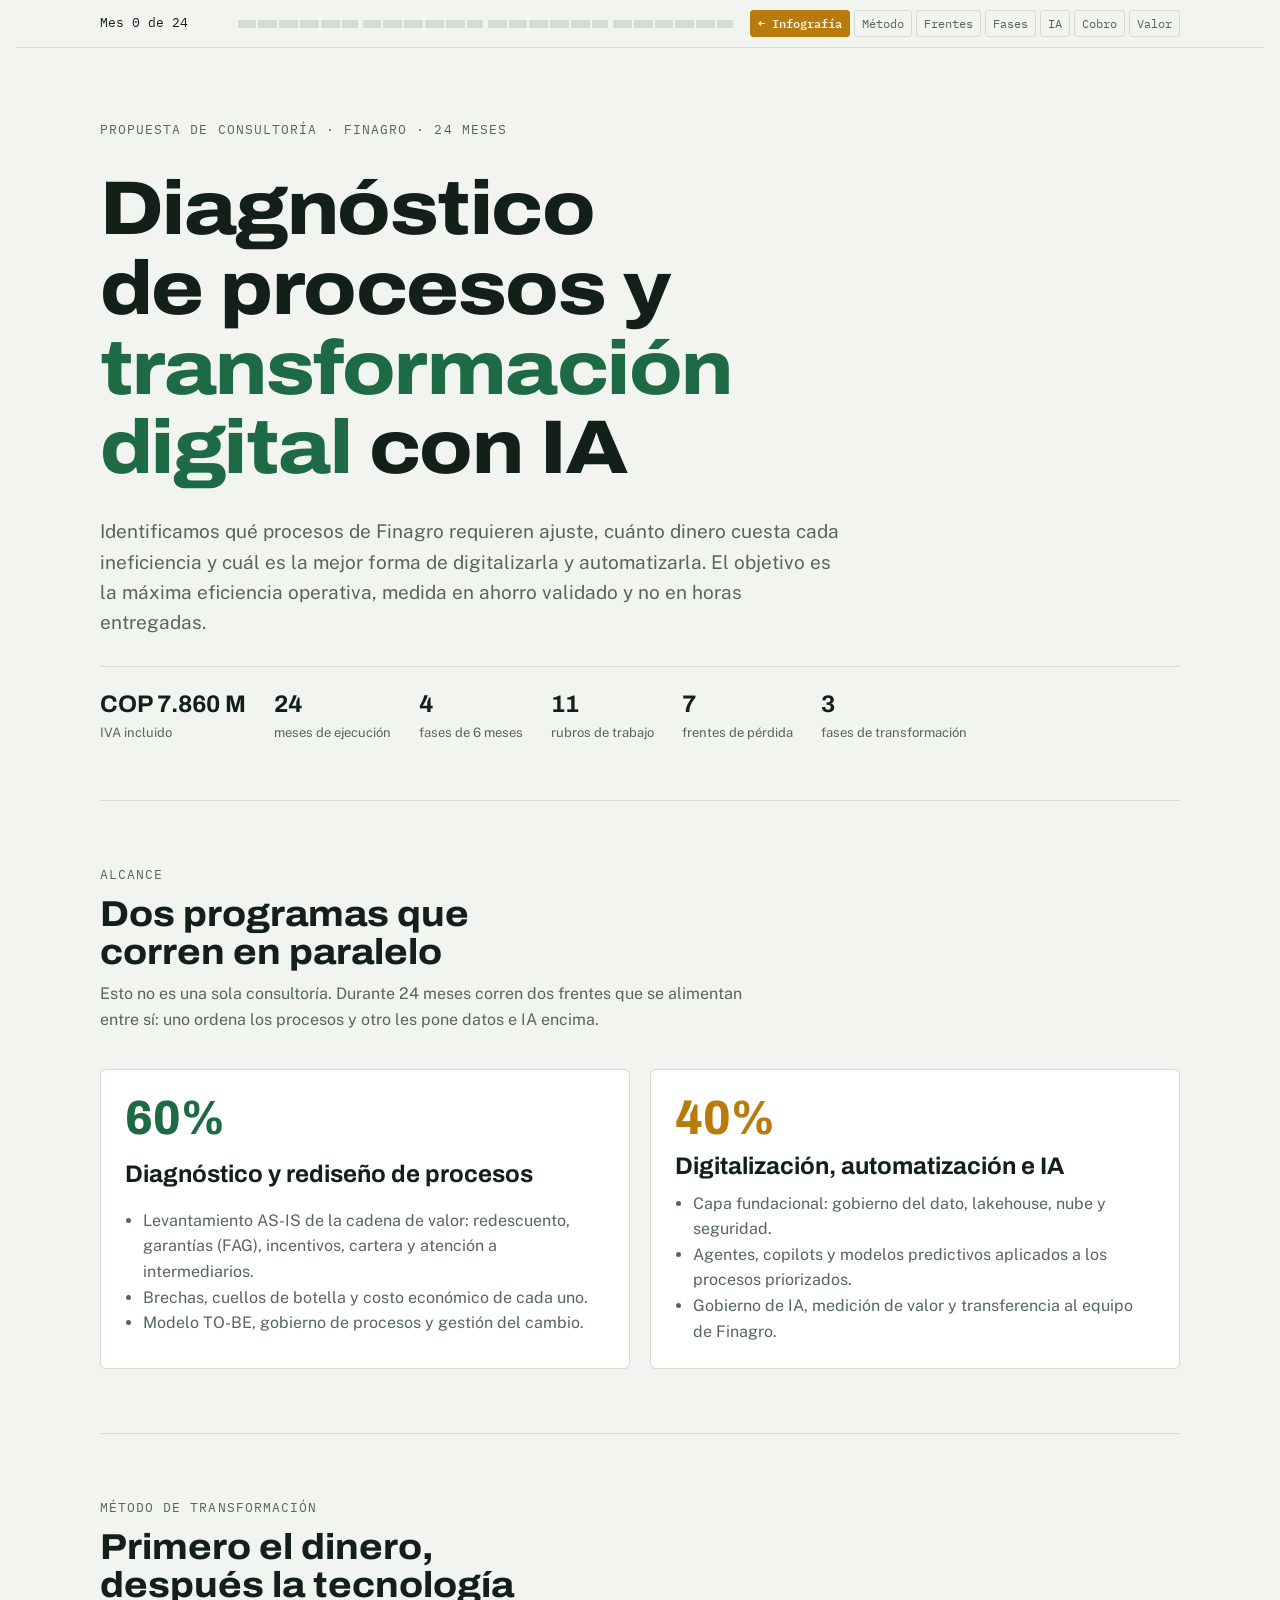
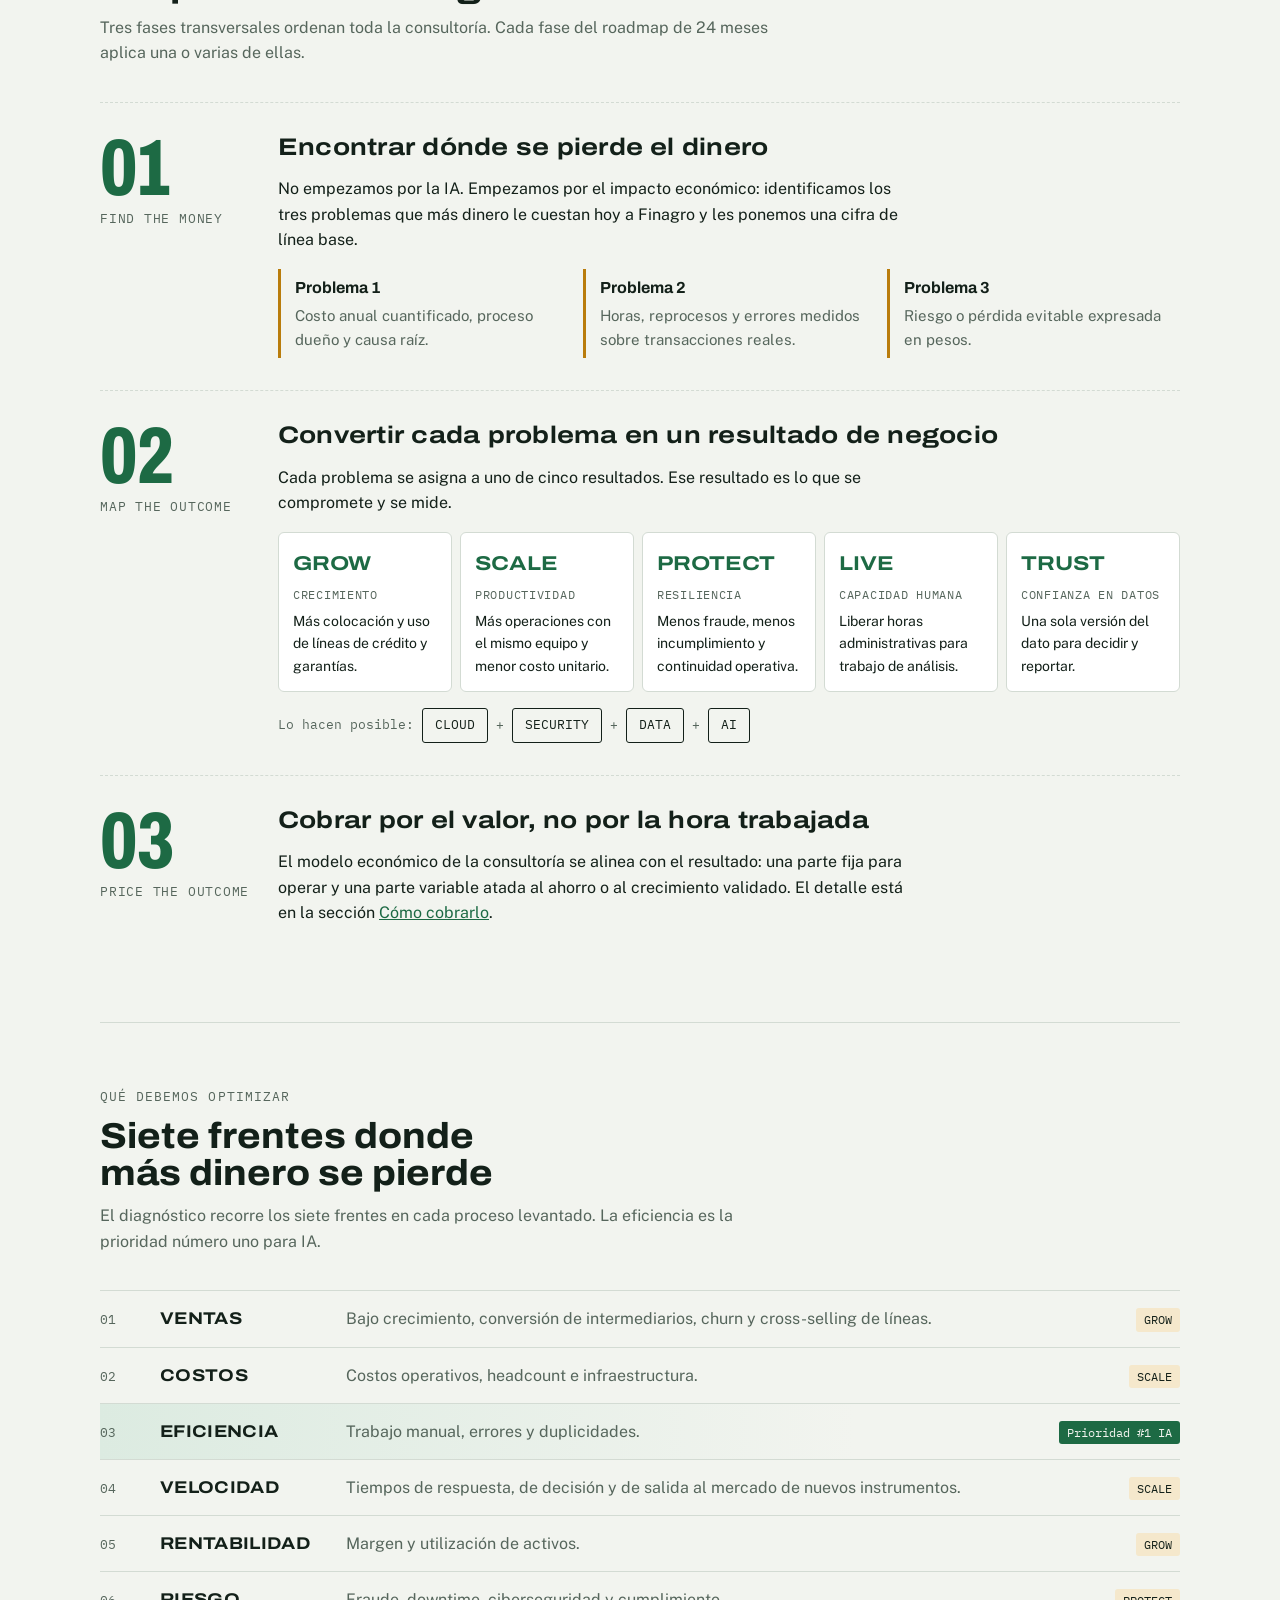
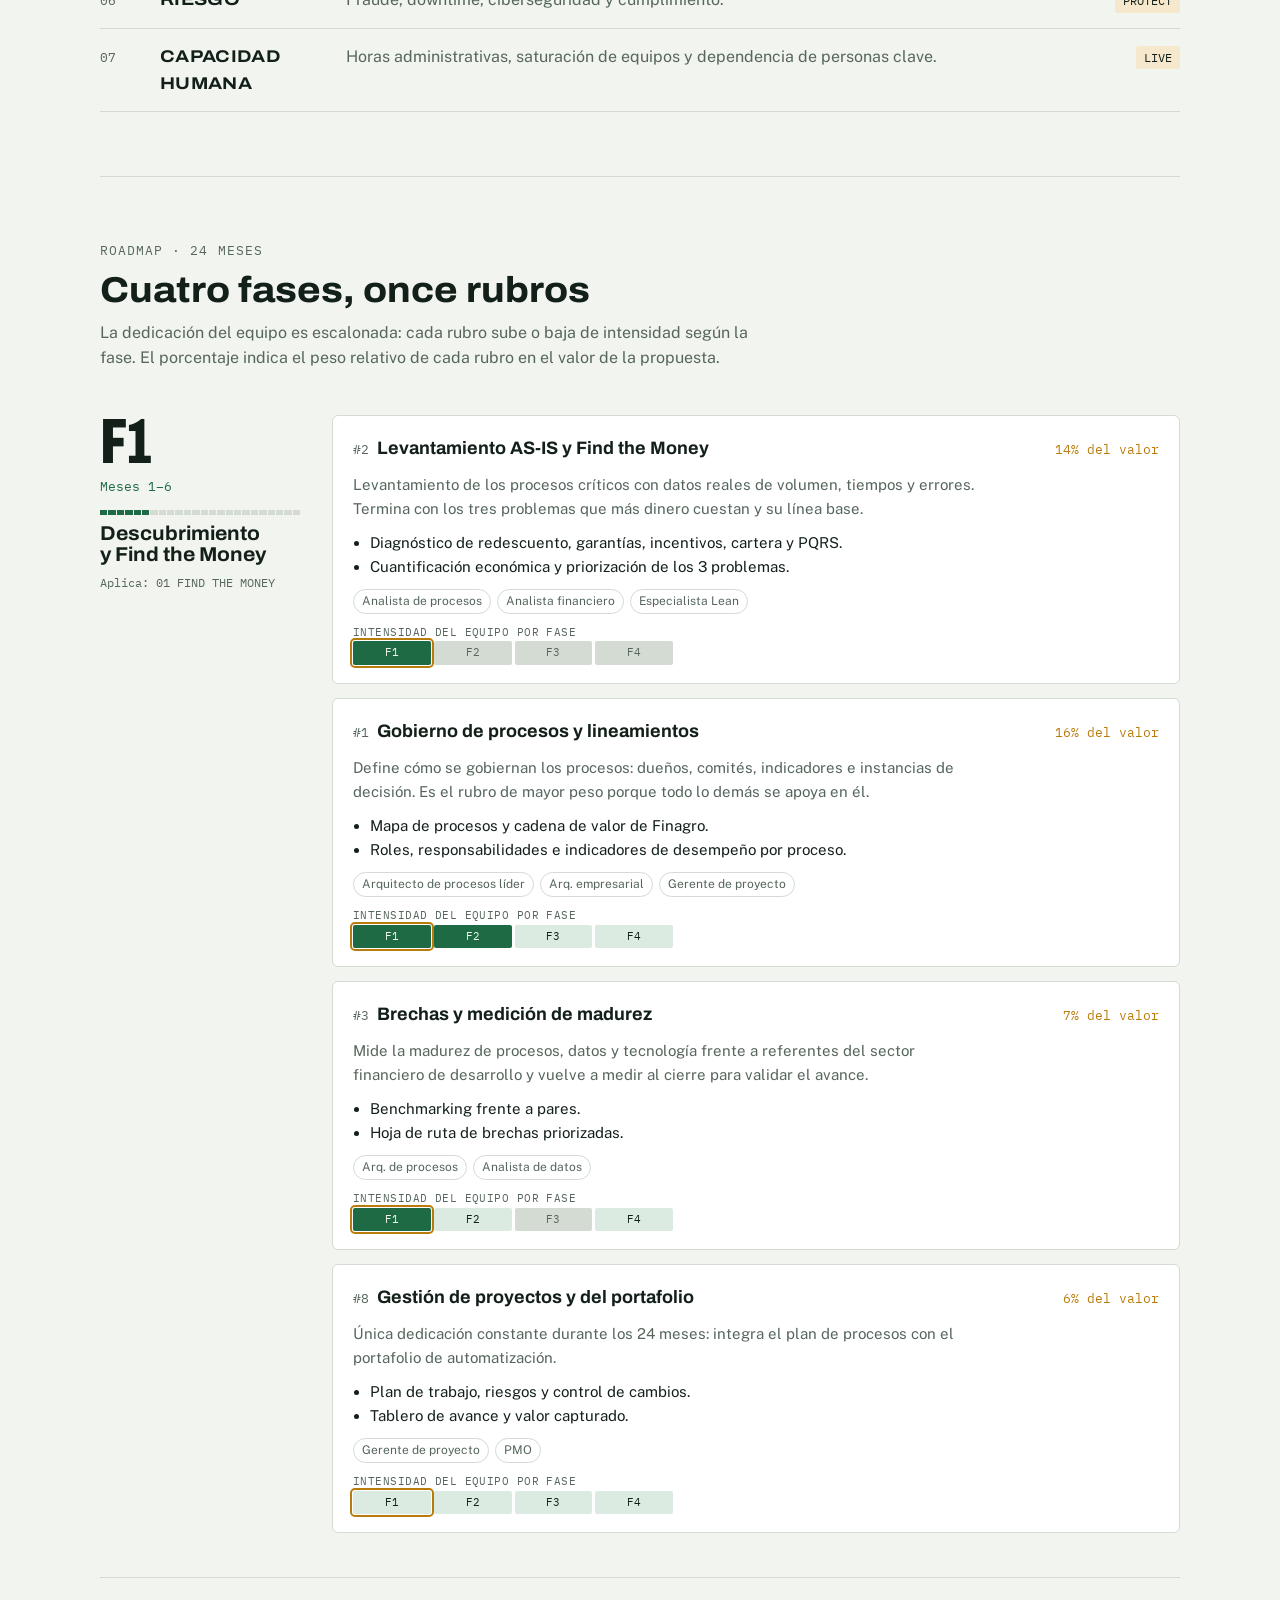
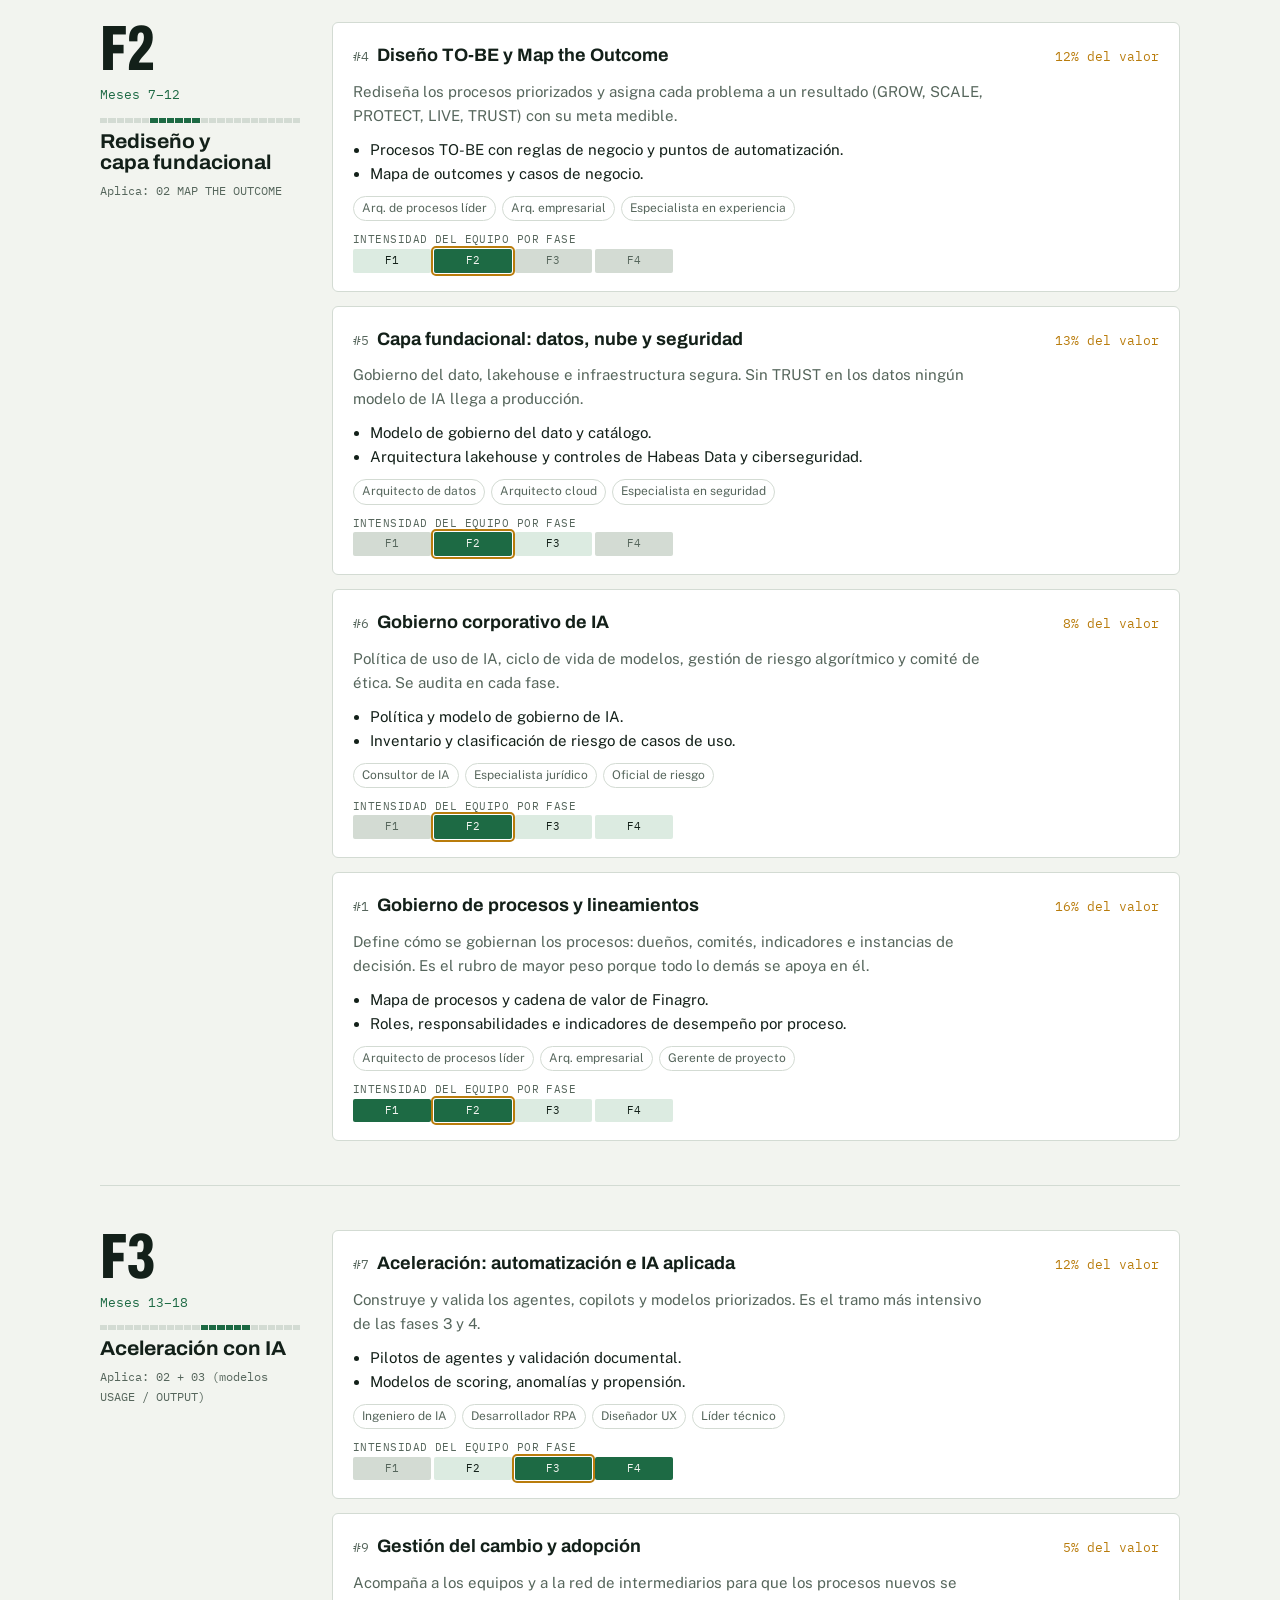
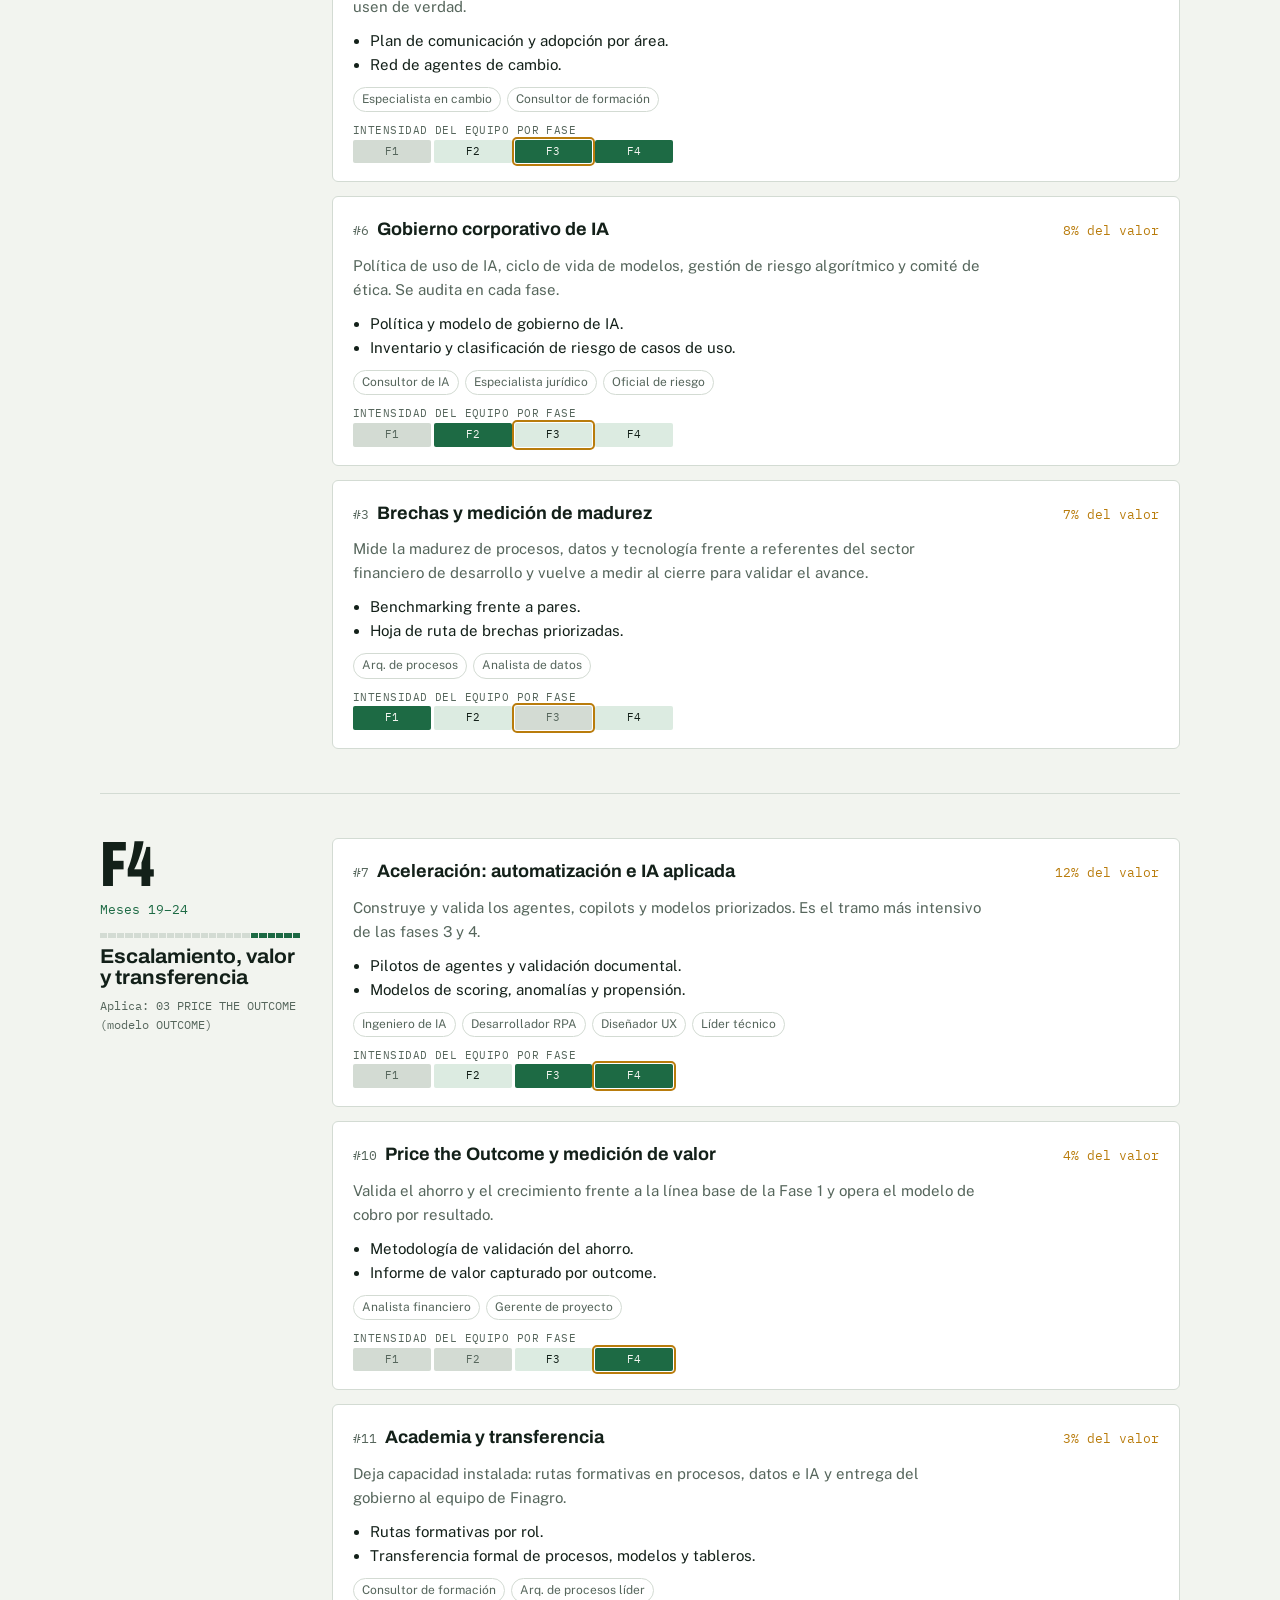
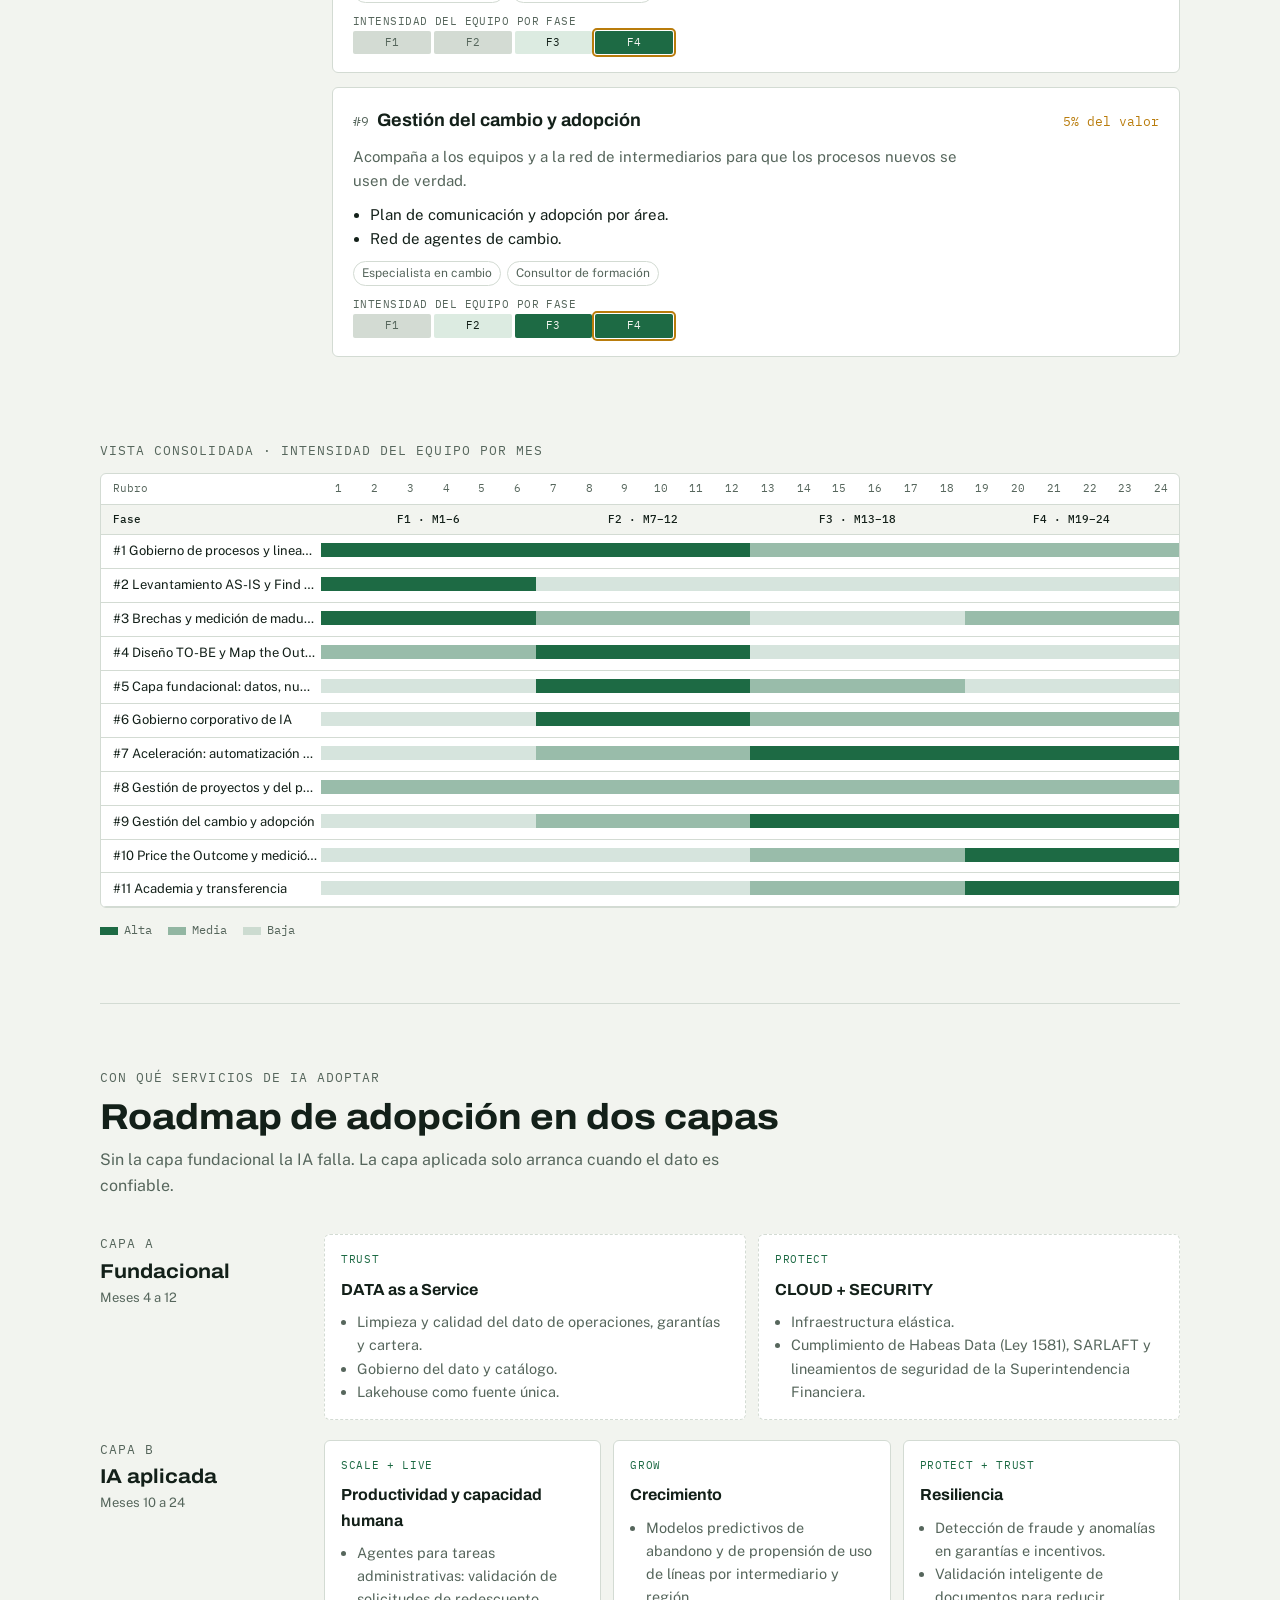
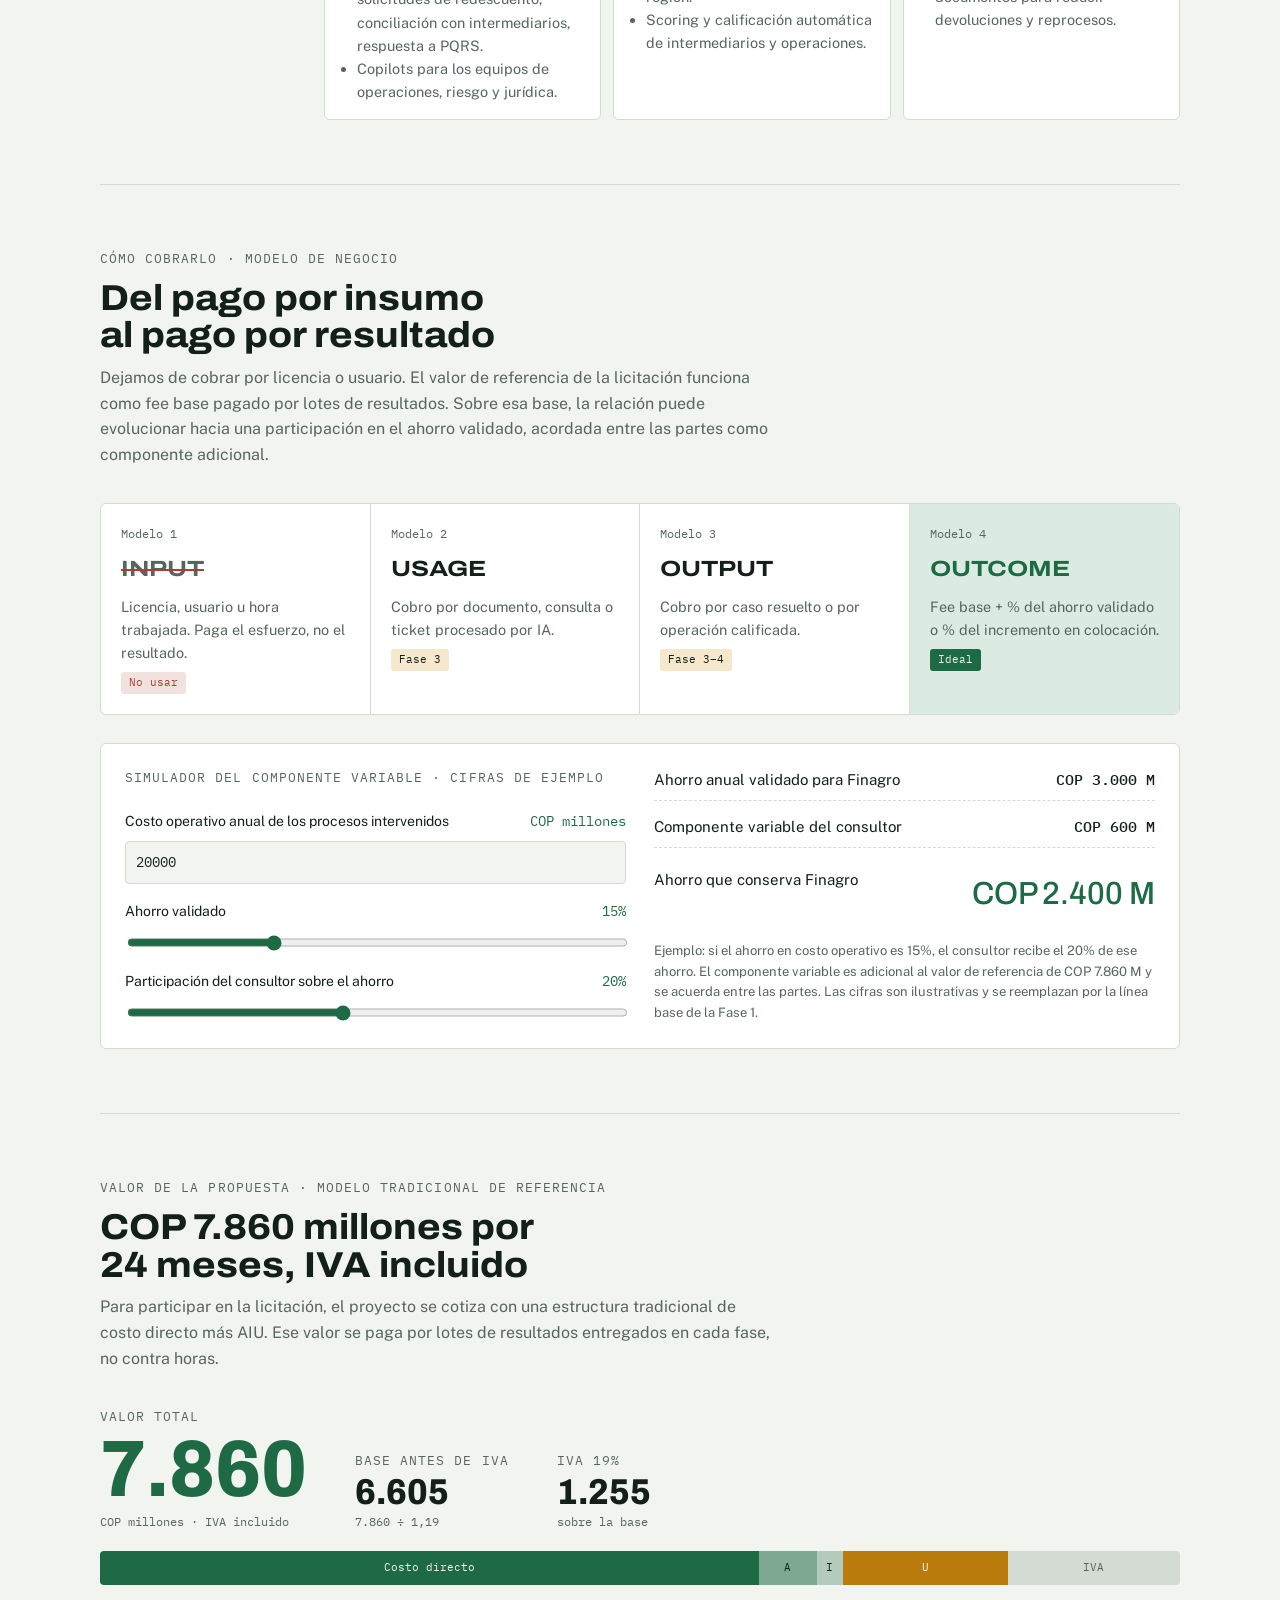
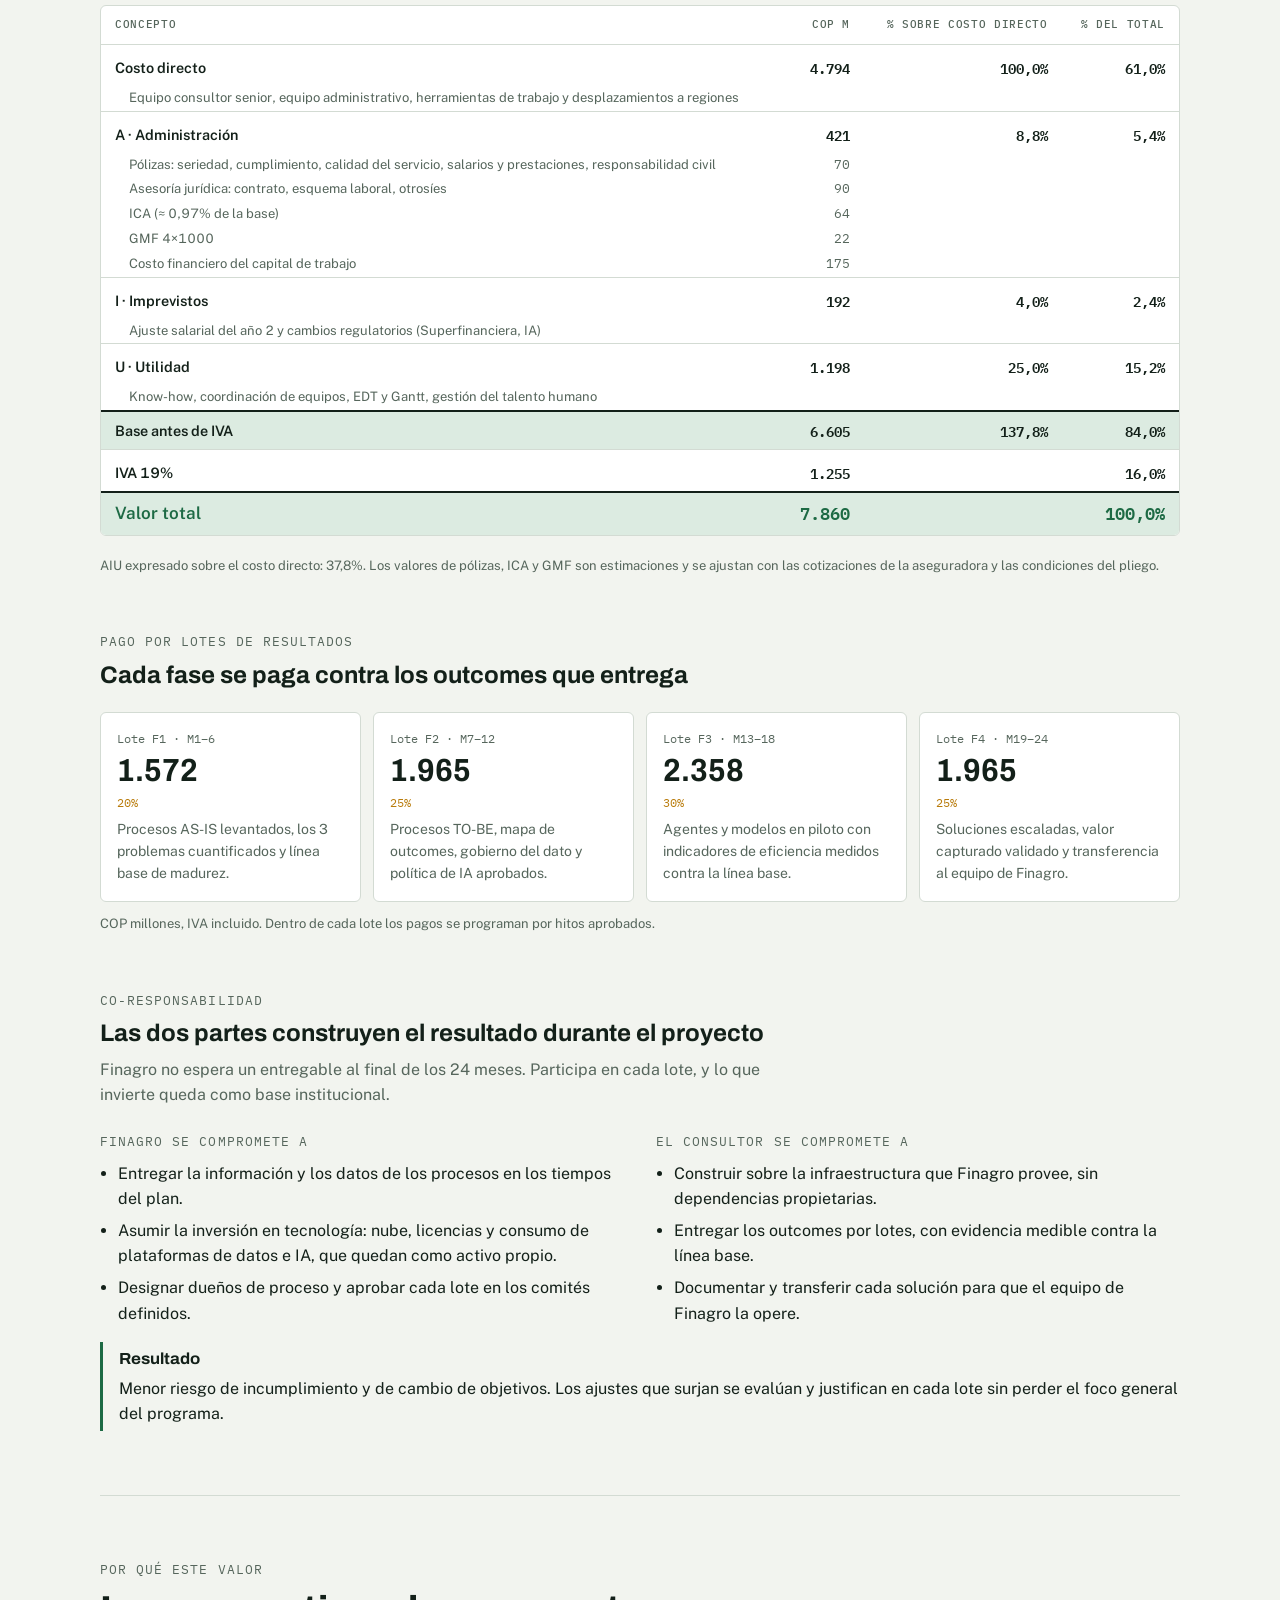
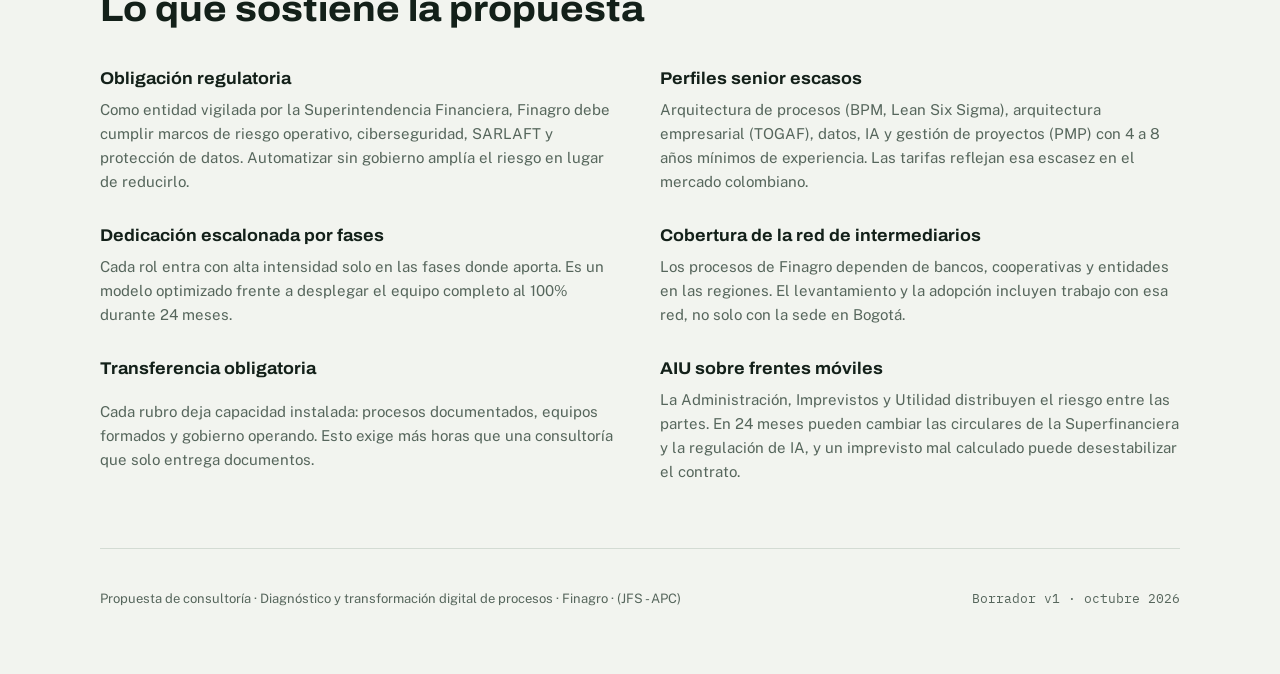
==== propuesta.html @ f4ffc1aa "Propuesta Transformacion Digital home infografia que lleva luego al detalle si se tiene la clave" ====
<!doctype html>
<html lang="es">
<head>
<meta charset="utf-8">
<meta name="viewport" content="width=device-width, initial-scale=1, viewport-fit=cover">
<title>Finagro Procesos 2027–2028</title>
<link rel="preconnect" href="https://fonts.googleapis.com">
<link rel="preconnect" href="https://fonts.gstatic.com" crossorigin>
<link rel="stylesheet" href="https://fonts.googleapis.com/css2?family=Archivo:wdth,wght@62..125,400..800&family=Public+Sans:ital,wght@0,400;0,500;0,600;1,400&family=IBM+Plex+Mono:wght@400;500&display=swap">
<link rel="stylesheet" href="styles.css">
</head>
<body>
<div class="ruler" aria-label="Avance en la línea de tiempo de 24 meses">
  <div class="ruler-in">
    <div class="ruler-label" id="rulerLabel">Mes 0 de 24</div>
    <div class="months" id="months" aria-hidden="true"></div>
    <nav aria-label="Secciones">
      <a href="index.html" style="background: var(--harvest); color: var(--bg); border-color: var(--harvest); font-weight: 600;">← Infografía</a>
      <a href="#transformacion" data-nav="transformacion">Método</a>
      <a href="#frentes" data-nav="frentes">Frentes</a>
      <a href="#roadmap" data-nav="roadmap">Fases</a>
      <a href="#servicios" data-nav="servicios">IA</a>
      <a href="#cobro" data-nav="cobro">Cobro</a>
      <a href="#valor" data-nav="valor">Valor</a>
    </nav>
  </div>
</div>

<div class="wrap">

<header class="hero">
  <div class="eyebrow">Propuesta de consultoría · Finagro · 24 meses</div>
  <h1>Diagnóstico de procesos y <em>transformación digital</em> con IA</h1>
  <p class="lede">Identificamos qué procesos de Finagro requieren ajuste, cuánto dinero cuesta cada ineficiencia y cuál es la mejor forma de digitalizarla y automatizarla. El objetivo es la máxima eficiencia operativa, medida en ahorro validado y no en horas entregadas.</p>
  <div class="facts">
    <div><b>COP 7.860 M</b><span>IVA incluido</span></div>
    <div><b>24</b><span>meses de ejecución</span></div>
    <div><b>4</b><span>fases de 6 meses</span></div>
    <div><b>11</b><span>rubros de trabajo</span></div>
    <div><b>7</b><span>frentes de pérdida</span></div>
    <div><b>3</b><span>fases de transformación</span></div>
  </div>
</header>

<section class="rv">
  <div class="sec-head">
    <div class="eyebrow">Alcance</div>
    <h2>Dos programas que corren en paralelo</h2>
    <p>Esto no es una sola consultoría. Durante 24 meses corren dos frentes que se alimentan entre sí: uno ordena los procesos y otro les pone datos e IA encima.</p>
  </div>
  <div class="twin">
    <div class="prog a">
      <div class="pct">60%</div>
      <h3>Diagnóstico y rediseño de procesos</h3>
      <ul>
        <li>Levantamiento AS-IS de la cadena de valor: redescuento, garantías (FAG), incentivos, cartera y atención a intermediarios.</li>
        <li>Brechas, cuellos de botella y costo económico de cada uno.</li>
        <li>Modelo TO-BE, gobierno de procesos y gestión del cambio.</li>
      </ul>
    </div>
    <div class="prog b">
      <div class="pct">40%</div>
      <h3>Digitalización, automatización e IA</h3>
      <ul>
        <li>Capa fundacional: gobierno del dato, lakehouse, nube y seguridad.</li>
        <li>Agentes, copilots y modelos predictivos aplicados a los procesos priorizados.</li>
        <li>Gobierno de IA, medición de valor y transferencia al equipo de Finagro.</li>
      </ul>
    </div>
  </div>
</section>

<section id="transformacion">
  <div class="sec-head rv">
    <div class="eyebrow">Método de transformación</div>
    <h2>Primero el dinero, después la tecnología</h2>
    <p>Tres fases transversales ordenan toda la consultoría. Cada fase del roadmap de 24 meses aplica una o varias de ellas.</p>
  </div>

  <div class="tphase rv">
    <div class="tnum">01<small>FIND THE MONEY</small></div>
    <div class="tbody">
      <h3>Encontrar dónde se pierde el dinero</h3>
      <p>No empezamos por la IA. Empezamos por el impacto económico: identificamos los tres problemas que más dinero le cuestan hoy a Finagro y les ponemos una cifra de línea base.</p>
      <div class="money">
        <div><b>Problema 1</b><span>Costo anual cuantificado, proceso dueño y causa raíz.</span></div>
        <div><b>Problema 2</b><span>Horas, reprocesos y errores medidos sobre transacciones reales.</span></div>
        <div><b>Problema 3</b><span>Riesgo o pérdida evitable expresada en pesos.</span></div>
      </div>
    </div>
  </div>

  <div class="tphase rv">
    <div class="tnum">02<small>MAP THE OUTCOME</small></div>
    <div class="tbody">
      <h3>Convertir cada problema en un resultado de negocio</h3>
      <p>Cada problema se asigna a uno de cinco resultados. Ese resultado es lo que se compromete y se mide.</p>
      <div class="outcomes">
        <div class="oc"><b>GROW</b><span class="k">Crecimiento</span><p>Más colocación y uso de líneas de crédito y garantías.</p></div>
        <div class="oc"><b>SCALE</b><span class="k">Productividad</span><p>Más operaciones con el mismo equipo y menor costo unitario.</p></div>
        <div class="oc"><b>PROTECT</b><span class="k">Resiliencia</span><p>Menos fraude, menos incumplimiento y continuidad operativa.</p></div>
        <div class="oc"><b>LIVE</b><span class="k">Capacidad humana</span><p>Liberar horas administrativas para trabajo de análisis.</p></div>
        <div class="oc"><b>TRUST</b><span class="k">Confianza en datos</span><p>Una sola versión del dato para decidir y reportar.</p></div>
      </div>
      <div class="stack" aria-label="Capacidades habilitadoras"><i>Lo hacen posible:</i><span>CLOUD</span><i>+</i><span>SECURITY</span><i>+</i><span>DATA</span><i>+</i><span>AI</span></div>
    </div>
  </div>

  <div class="tphase rv">
    <div class="tnum">03<small>PRICE THE OUTCOME</small></div>
    <div class="tbody">
      <h3>Cobrar por el valor, no por la hora trabajada</h3>
      <p>El modelo económico de la consultoría se alinea con el resultado: una parte fija para operar y una parte variable atada al ahorro o al crecimiento validado. El detalle está en la sección <a href="#cobro" style="color:var(--field)">Cómo cobrarlo</a>.</p>
    </div>
  </div>
</section>

<section id="frentes">
  <div class="sec-head rv">
    <div class="eyebrow">Qué debemos optimizar</div>
    <h2>Siete frentes donde más dinero se pierde</h2>
    <p>El diagnóstico recorre los siete frentes en cada proceso levantado. La eficiencia es la prioridad número uno para IA.</p>
  </div>
  <div class="fronts rv">
    <div class="front"><span class="n">01</span><b>VENTAS</b><p>Bajo crecimiento, conversión de intermediarios, churn y cross-selling de líneas.</p><span class="tag">GROW</span></div>
    <div class="front"><span class="n">02</span><b>COSTOS</b><p>Costos operativos, headcount e infraestructura.</p><span class="tag">SCALE</span></div>
    <div class="front top"><span class="n">03</span><b>EFICIENCIA</b><p>Trabajo manual, errores y duplicidades.</p><span class="tag">Prioridad #1 IA</span></div>
    <div class="front"><span class="n">04</span><b>VELOCIDAD</b><p>Tiempos de respuesta, de decisión y de salida al mercado de nuevos instrumentos.</p><span class="tag">SCALE</span></div>
    <div class="front"><span class="n">05</span><b>RENTABILIDAD</b><p>Margen y utilización de activos.</p><span class="tag">GROW</span></div>
    <div class="front"><span class="n">06</span><b>RIESGO</b><p>Fraude, downtime, ciberseguridad y cumplimiento.</p><span class="tag">PROTECT</span></div>
    <div class="front"><span class="n">07</span><b>CAPACIDAD HUMANA</b><p>Horas administrativas, saturación de equipos y dependencia de personas clave.</p><span class="tag">LIVE</span></div>
  </div>
</section>

<section id="roadmap">
  <div class="sec-head rv">
    <div class="eyebrow">Roadmap · 24 meses</div>
    <h2>Cuatro fases, once rubros</h2>
    <p>La dedicación del equipo es escalonada: cada rubro sube o baja de intensidad según la fase. El porcentaje indica el peso relativo de cada rubro en el valor de la propuesta.</p>
  </div>

  <div id="phases"></div>

  <div class="rv" style="margin-top:40px">
    <div class="eyebrow" style="margin-bottom:12px">Vista consolidada · intensidad del equipo por mes</div>
    <div class="gantt-box"><div class="gantt" id="gantt"></div></div>
    <div class="legend"><span><i style="background:var(--field)"></i>Alta</span><span><i style="background:color-mix(in srgb,var(--field) 45%,transparent)"></i>Media</span><span><i style="background:color-mix(in srgb,var(--field) 18%,transparent)"></i>Baja</span></div>
  </div>
</section>

<section id="servicios">
  <div class="sec-head rv">
    <div class="eyebrow">Con qué servicios de IA adoptar</div>
    <h2>Roadmap de adopción en dos capas</h2>
    <p>Sin la capa fundacional la IA falla. La capa aplicada solo arranca cuando el dato es confiable.</p>
  </div>
  <div class="layers">
    <div class="layer found rv">
      <div class="lt"><div class="eyebrow">Capa A</div><h3>Fundacional</h3><p>Meses 4 a 12</p></div>
      <div class="svc">
        <div><span class="for">TRUST</span><b>DATA as a Service</b><ul><li>Limpieza y calidad del dato de operaciones, garantías y cartera.</li><li>Gobierno del dato y catálogo.</li><li>Lakehouse como fuente única.</li></ul></div>
        <div><span class="for">PROTECT</span><b>CLOUD + SECURITY</b><ul><li>Infraestructura elástica.</li><li>Cumplimiento de Habeas Data (Ley 1581), SARLAFT y lineamientos de seguridad de la Superintendencia Financiera.</li></ul></div>
      </div>
    </div>
    <div class="layer rv">
      <div class="lt"><div class="eyebrow">Capa B</div><h3>IA aplicada</h3><p>Meses 10 a 24</p></div>
      <div class="svc">
        <div><span class="for">SCALE + LIVE</span><b>Productividad y capacidad humana</b><ul><li>Agentes para tareas administrativas: validación de solicitudes de redescuento, conciliación con intermediarios, respuesta a PQRS.</li><li>Copilots para los equipos de operaciones, riesgo y jurídica.</li></ul></div>
        <div><span class="for">GROW</span><b>Crecimiento</b><ul><li>Modelos predictivos de abandono y de propensión de uso de líneas por intermediario y región.</li><li>Scoring y calificación automática de intermediarios y operaciones.</li></ul></div>
        <div><span class="for">PROTECT + TRUST</span><b>Resiliencia</b><ul><li>Detección de fraude y anomalías en garantías e incentivos.</li><li>Validación inteligente de documentos para reducir devoluciones y reprocesos.</li></ul></div>
      </div>
    </div>
  </div>
</section>

<section id="cobro">
  <div class="sec-head rv">
    <div class="eyebrow">Cómo cobrarlo · modelo de negocio</div>
    <h2>Del pago por insumo al pago por resultado</h2>
    <p>Dejamos de cobrar por licencia o usuario. El valor de referencia de la licitación funciona como fee base pagado por lotes de resultados. Sobre esa base, la relación puede evolucionar hacia una participación en el ahorro validado, acordada entre las partes como componente adicional.</p>
  </div>
  <div class="models rv">
    <div class="model off"><span class="mn">Modelo 1</span><b>INPUT</b><p>Licencia, usuario u hora trabajada. Paga el esfuerzo, no el resultado.</p><span class="pill">No usar</span></div>
    <div class="model"><span class="mn">Modelo 2</span><b>USAGE</b><p>Cobro por documento, consulta o ticket procesado por IA.</p><span class="pill go">Fase 3</span></div>
    <div class="model"><span class="mn">Modelo 3</span><b>OUTPUT</b><p>Cobro por caso resuelto o por operación calificada.</p><span class="pill go">Fase 3–4</span></div>
    <div class="model ideal"><span class="mn">Modelo 4</span><b>OUTCOME</b><p>Fee base + % del ahorro validado o % del incremento en colocación.</p><span class="pill">Ideal</span></div>
  </div>

  <div class="calc rv">
    <form id="calc" aria-label="Simulador del modelo OUTCOME">
      <div class="eyebrow">Simulador del componente variable · cifras de ejemplo</div>
      <label for="base"><span>Costo operativo anual de los procesos intervenidos <em>COP millones</em></span>
        <input type="number" id="base" min="0" step="500" value="20000"></label>
      <label for="ahorro"><span>Ahorro validado <output id="ahorroOut">15%</output></span>
        <input type="range" id="ahorro" min="5" max="40" value="15"></label>
      <label for="part"><span>Participación del consultor sobre el ahorro <output id="partOut">20%</output></span>
        <input type="range" id="part" min="5" max="40" value="20"></label>
    </form>
    <div class="res" aria-live="polite">
      <div class="row"><span>Ahorro anual validado para Finagro</span><b id="rAhorro">—</b></div>
      <div class="row"><span>Componente variable del consultor</span><b id="rVar">—</b></div>
      <div class="row big"><span>Ahorro que conserva Finagro</span><b id="rNet">—</b></div>
      <p class="note">Ejemplo: si el ahorro en costo operativo es 15%, el consultor recibe el 20% de ese ahorro. El componente variable es adicional al valor de referencia de COP 7.860 M y se acuerda entre las partes. Las cifras son ilustrativas y se reemplazan por la línea base de la Fase 1.</p>
    </div>
  </div>
</section>

<section id="valor">
  <div class="sec-head rv">
    <div class="eyebrow">Valor de la propuesta · modelo tradicional de referencia</div>
    <h2>COP 7.860 millones por 24 meses, IVA incluido</h2>
    <p>Para participar en la licitación, el proyecto se cotiza con una estructura tradicional de costo directo más AIU. Ese valor se paga por lotes de resultados entregados en cada fase, no contra horas.</p>
  </div>

  <div class="price rv">
    <div class="price-hero">
      <div><span class="eyebrow">Valor total</span><b>7.860</b><span class="unit">COP millones · IVA incluido</span></div>
      <div><span class="eyebrow">Base antes de IVA</span><b class="sm">6.605</b><span class="unit">7.860 ÷ 1,19</span></div>
      <div><span class="eyebrow">IVA 19%</span><b class="sm">1.255</b><span class="unit">sobre la base</span></div>
    </div>
    <div class="stackbar" role="img" aria-label="Composición del valor total: costo directo 61%, administración 5%, imprevistos 2%, utilidad 15%, IVA 16%">
      <span class="sb-cd" style="flex:4794">Costo directo</span><span class="sb-a" style="flex:421">A</span><span class="sb-i" style="flex:192">I</span><span class="sb-u" style="flex:1198">U</span><span class="sb-iva" style="flex:1255">IVA</span>
    </div>

    <div class="ptable-box">
      <table class="ptable">
        <thead><tr><th>Concepto</th><th>COP M</th><th>% sobre costo directo</th><th>% del total</th></tr></thead>
        <tbody>
          <tr class="grp"><td>Costo directo</td><td>4.794</td><td>100,0%</td><td>61,0%</td></tr>
          <tr class="sub"><td>Equipo consultor senior, equipo administrativo, herramientas de trabajo y desplazamientos a regiones</td><td></td><td></td><td></td></tr>
          <tr class="grp"><td>A · Administración</td><td>421</td><td>8,8%</td><td>5,4%</td></tr>
          <tr class="sub"><td>Pólizas: seriedad, cumplimiento, calidad del servicio, salarios y prestaciones, responsabilidad civil</td><td>70</td><td></td><td></td></tr>
          <tr class="sub"><td>Asesoría jurídica: contrato, esquema laboral, otrosíes</td><td>90</td><td></td><td></td></tr>
          <tr class="sub"><td>ICA (≈ 0,97% de la base)</td><td>64</td><td></td><td></td></tr>
          <tr class="sub"><td>GMF 4×1000</td><td>22</td><td></td><td></td></tr>
          <tr class="sub"><td>Costo financiero del capital de trabajo</td><td>175</td><td></td><td></td></tr>
          <tr class="grp"><td>I · Imprevistos</td><td>192</td><td>4,0%</td><td>2,4%</td></tr>
          <tr class="sub"><td>Ajuste salarial del año 2 y cambios regulatorios (Superfinanciera, IA)</td><td></td><td></td><td></td></tr>
          <tr class="grp"><td>U · Utilidad</td><td>1.198</td><td>25,0%</td><td>15,2%</td></tr>
          <tr class="sub"><td>Know-how, coordinación de equipos, EDT y Gantt, gestión del talento humano</td><td></td><td></td><td></td></tr>
          <tr class="tot"><td>Base antes de IVA</td><td>6.605</td><td>137,8%</td><td>84,0%</td></tr>
          <tr class="grp"><td>IVA 19%</td><td>1.255</td><td></td><td>16,0%</td></tr>
          <tr class="tot big"><td>Valor total</td><td>7.860</td><td></td><td>100,0%</td></tr>
        </tbody>
      </table>
    </div>
    <p class="note">AIU expresado sobre el costo directo: 37,8%. Los valores de pólizas, ICA y GMF son estimaciones y se ajustan con las cotizaciones de la aseguradora y las condiciones del pliego.</p>
  </div>

  <div class="sec-head rv" style="margin-top:56px;margin-bottom:24px">
    <div class="eyebrow">Pago por lotes de resultados</div>
    <h3 style="font-size:var(--s4)">Cada fase se paga contra los outcomes que entrega</h3>
  </div>
  <div class="lotes rv">
    <div class="lote"><span class="lc">Lote F1 · M1–6</span><b>1.572</b><span class="lp">20%</span><p>Procesos AS-IS levantados, los 3 problemas cuantificados y línea base de madurez.</p></div>
    <div class="lote"><span class="lc">Lote F2 · M7–12</span><b>1.965</b><span class="lp">25%</span><p>Procesos TO-BE, mapa de outcomes, gobierno del dato y política de IA aprobados.</p></div>
    <div class="lote"><span class="lc">Lote F3 · M13–18</span><b>2.358</b><span class="lp">30%</span><p>Agentes y modelos en piloto con indicadores de eficiencia medidos contra la línea base.</p></div>
    <div class="lote"><span class="lc">Lote F4 · M19–24</span><b>1.965</b><span class="lp">25%</span><p>Soluciones escaladas, valor capturado validado y transferencia al equipo de Finagro.</p></div>
  </div>
  <p class="note rv" style="margin-top:12px">COP millones, IVA incluido. Dentro de cada lote los pagos se programan por hitos aprobados.</p>

  <div class="sec-head rv" style="margin-top:56px;margin-bottom:24px">
    <div class="eyebrow">Co-responsabilidad</div>
    <h3 style="font-size:var(--s4)">Las dos partes construyen el resultado durante el proyecto</h3>
    <p>Finagro no espera un entregable al final de los 24 meses. Participa en cada lote, y lo que invierte queda como base institucional.</p>
  </div>
  <div class="coresp rv">
    <div><div class="eyebrow">Finagro se compromete a</div><ul>
      <li>Entregar la información y los datos de los procesos en los tiempos del plan.</li>
      <li>Asumir la inversión en tecnología: nube, licencias y consumo de plataformas de datos e IA, que quedan como activo propio.</li>
      <li>Designar dueños de proceso y aprobar cada lote en los comités definidos.</li>
    </ul></div>
    <div><div class="eyebrow">El consultor se compromete a</div><ul>
      <li>Construir sobre la infraestructura que Finagro provee, sin dependencias propietarias.</li>
      <li>Entregar los outcomes por lotes, con evidencia medible contra la línea base.</li>
      <li>Documentar y transferir cada solución para que el equipo de Finagro la opere.</li>
    </ul></div>
    <div class="cr-res"><b>Resultado</b><p>Menor riesgo de incumplimiento y de cambio de objetivos. Los ajustes que surjan se evalúan y justifican en cada lote sin perder el foco general del programa.</p></div>
  </div>
</section>

<section>
  <div class="sec-head rv">
    <div class="eyebrow">Por qué este valor</div>
    <h2>Lo que sostiene la propuesta</h2>
  </div>
  <div class="why rv">
    <div><b>Obligación regulatoria</b><p>Como entidad vigilada por la Superintendencia Financiera, Finagro debe cumplir marcos de riesgo operativo, ciberseguridad, SARLAFT y protección de datos. Automatizar sin gobierno amplía el riesgo en lugar de reducirlo.</p></div>
    <div><b>Perfiles senior escasos</b><p>Arquitectura de procesos (BPM, Lean Six Sigma), arquitectura empresarial (TOGAF), datos, IA y gestión de proyectos (PMP) con 4 a 8 años mínimos de experiencia. Las tarifas reflejan esa escasez en el mercado colombiano.</p></div>
    <div><b>Dedicación escalonada por fases</b><p>Cada rol entra con alta intensidad solo en las fases donde aporta. Es un modelo optimizado frente a desplegar el equipo completo al 100% durante 24 meses.</p></div>
    <div><b>Cobertura de la red de intermediarios</b><p>Los procesos de Finagro dependen de bancos, cooperativas y entidades en las regiones. El levantamiento y la adopción incluyen trabajo con esa red, no solo con la sede en Bogotá.</p></div>
    <div><b>Transferencia obligatoria</b><p>Cada rubro deja capacidad instalada: procesos documentados, equipos formados y gobierno operando. Esto exige más horas que una consultoría que solo entrega documentos.</p></div>
    <div><b>AIU sobre frentes móviles</b><p>La Administración, Imprevistos y Utilidad distribuyen el riesgo entre las partes. En 24 meses pueden cambiar las circulares de la Superfinanciera y la regulación de IA, y un imprevisto mal calculado puede desestabilizar el contrato.</p></div>
  </div>
</section>

<footer>
  <span>Propuesta de consultoría · Diagnóstico y transformación digital de procesos · Finagro · (JFS - APC)</span>
  <span class="mono">Borrador v1 · octubre 2026</span>
</footer>
</div>
<script src="script.js"></script>
</body>
</html>
---- styles.css ----
body{margin:0}
img{max-width:100%}
[hidden]{display:none!important}
/* Layout: un corredor vertical de lectura; una regla de 24 meses fija arriba que se llena a medida que el lector baja por las fases. */
:root{
  --bg:#F2F4EF; --surface:#FFFFFF; --ink:#132019; --muted:#56665C; --line:#D3DBD3;
  --field:#1D6A44; --field-soft:#DCEBE1; --harvest:#B97C0C; --harvest-soft:#F5E8CC; --risk:#A8402A;
  --display:"Archivo","Arial Narrow",system-ui,sans-serif;
  --body:"Public Sans",system-ui,-apple-system,"Segoe UI",sans-serif;
  --mono:"IBM Plex Mono",ui-monospace,Menlo,Consolas,monospace;
  --s1:.8125rem; --s2:1rem; --s3:1.1875rem; --s4:1.5rem; --s5:2.25rem; --s6:clamp(2.5rem,7vw,4.75rem);
}
@media (prefers-color-scheme:dark){:root:not([data-theme="light"]){
  --bg:#0D1410; --surface:#151F19; --ink:#E4ECE6; --muted:#98AA9E; --line:#29372F;
  --field:#5CBF88; --field-soft:#1B3326; --harvest:#E2AC45; --harvest-soft:#3A2E14; --risk:#E07A62; color-scheme:dark}}
:root[data-theme="dark"]{
  --bg:#0D1410; --surface:#151F19; --ink:#E4ECE6; --muted:#98AA9E; --line:#29372F;
  --field:#5CBF88; --field-soft:#1B3326; --harvest:#E2AC45; --harvest-soft:#3A2E14; --risk:#E07A62; color-scheme:dark}

*{box-sizing:border-box}
html{scroll-behavior:smooth}
body{background:var(--bg);color:var(--ink);font-family:var(--body);font-size:var(--s2);line-height:1.6;
  padding-left:max(16px,env(safe-area-inset-left,0px));padding-right:max(16px,env(safe-area-inset-right,0px))}
body::before{content:"";position:fixed;inset:0 0 auto;height:env(safe-area-inset-top,0px);z-index:10;background:var(--bg)}
.wrap{max-width:1080px;margin:0 auto}
h1,h2,h3{font-family:var(--display);text-wrap:balance;line-height:1.05;margin:0}
p{margin:0}
.eyebrow{font-family:var(--mono);font-size:var(--s1);letter-spacing:.08em;text-transform:uppercase;color:var(--muted)}
.mono{font-family:var(--mono)}
:focus-visible{outline:2px solid var(--harvest);outline-offset:3px}

/* Regla de meses fija */
.ruler{position:sticky;top:env(safe-area-inset-top,0px);z-index:9;background:var(--bg);border-bottom:1px solid var(--line);padding-block:10px}
.ruler-in{max-width:1080px;margin:0 auto;display:flex;align-items:center;gap:14px}
.ruler-label{font-family:var(--mono);font-size:var(--s1);white-space:nowrap;font-variant-numeric:tabular-nums;min-width:9.5em}
.months{flex:1;display:grid;grid-template-columns:repeat(24,1fr);gap:2px;min-width:0}
.months span{height:8px;background:var(--line);border-radius:1px;transition:background .3s}
.months span.on{background:var(--field)}
.months span:nth-child(6n){margin-right:3px}
.ruler nav{display:flex;gap:4px}
.ruler nav a{font-family:var(--mono);font-size:.75rem;color:var(--muted);text-decoration:none;padding:3px 7px;border:1px solid var(--line);border-radius:3px}
.ruler nav a.on{color:var(--bg);background:var(--ink);border-color:var(--ink)}
@media (max-width:720px){.ruler nav{display:none}.ruler-label{min-width:auto}}

/* Hero */
.hero{padding-block:72px 56px;display:grid;gap:28px}
.hero h1{font-size:var(--s6);font-weight:800;font-stretch:112%;letter-spacing:-.02em;max-width:15ch}
.hero h1 em{font-style:normal;color:var(--field)}
.hero .lede{font-size:var(--s3);max-width:62ch;color:var(--muted)}
.facts{display:flex;flex-wrap:wrap;gap:10px 28px;border-top:1px solid var(--line);padding-top:18px}
.facts div{display:grid}
.facts b{font-family:var(--display);font-size:var(--s4);font-stretch:100%;font-variant-numeric:tabular-nums}
.facts span{font-size:var(--s1);color:var(--muted)}

section{padding-block:64px;border-top:1px solid var(--line)}
.sec-head{display:grid;gap:10px;margin-bottom:36px;max-width:68ch}
.sec-head h2{font-size:var(--s5);font-weight:750;font-stretch:108%}
.sec-head p{color:var(--muted)}

/* Dos programas */
.twin{display:grid;grid-template-columns:1fr 1fr;gap:20px}
.prog{background:var(--surface);border:1px solid var(--line);border-radius:6px;padding:24px;display:grid;gap:12px;min-width:0}
.prog .pct{font-family:var(--display);font-size:3rem;font-weight:800;font-stretch:90%;line-height:1;font-variant-numeric:tabular-nums}
.prog.a .pct{color:var(--field)} .prog.b .pct{color:var(--harvest)}
.prog h3{font-size:var(--s4);font-stretch:100%}
.prog ul{margin:0;padding-left:1.1em;color:var(--muted)}
@media (max-width:720px){.twin{grid-template-columns:1fr}}

/* Fases de transformación */
.tphase{display:grid;grid-template-columns:150px 1fr;gap:28px;padding-block:32px;border-top:1px dashed var(--line)}
.tphase:first-of-type{border-top:0}
.tnum{font-family:var(--display);font-weight:800;font-stretch:70%;font-size:5rem;line-height:.85;color:var(--field)}
.tnum small{display:block;font-family:var(--mono);font-size:var(--s1);font-weight:400;color:var(--muted);letter-spacing:.06em;margin-top:10px}
.tbody{display:grid;gap:16px;min-width:0}
.tbody h3{font-size:var(--s4);font-stretch:118%;letter-spacing:.01em}
.tbody > p{max-width:64ch}
@media (max-width:640px){.tphase{grid-template-columns:1fr;gap:12px}.tnum{font-size:3.5rem}}

.money{display:grid;grid-template-columns:repeat(3,1fr);gap:12px}
.money div{border-left:3px solid var(--harvest);padding:6px 0 6px 14px;display:grid;gap:4px;min-width:0}
.money b{font-family:var(--display);font-stretch:100%}
.money span{font-size:.9375rem;color:var(--muted)}
@media (max-width:720px){.money{grid-template-columns:1fr}}

.outcomes{display:grid;grid-template-columns:repeat(5,1fr);gap:8px}
.oc{background:var(--surface);border:1px solid var(--line);border-radius:6px;padding:14px;display:grid;gap:6px;align-content:start;min-width:0}
.oc b{font-family:var(--display);font-size:1.25rem;font-stretch:120%;color:var(--field)}
.oc .k{font-family:var(--mono);font-size:.75rem;color:var(--muted);text-transform:uppercase;letter-spacing:.06em}
.oc p{font-size:.875rem}
@media (max-width:860px){.outcomes{grid-template-columns:repeat(2,1fr)}}
.stack{display:flex;flex-wrap:wrap;align-items:center;gap:8px;font-family:var(--mono);font-size:var(--s1)}
.stack span{padding:6px 12px;border:1px solid var(--ink);border-radius:3px}
.stack i{font-style:normal;color:var(--muted)}

/* 7 frentes */
.fronts{display:grid;gap:0;border-top:1px solid var(--line)}
.front{display:grid;grid-template-columns:44px 170px 1fr auto;gap:16px;align-items:baseline;padding-block:14px;border-bottom:1px solid var(--line)}
.front .n{font-family:var(--mono);color:var(--muted);font-size:var(--s1)}
.front b{font-family:var(--display);font-stretch:115%;font-size:1.0625rem;letter-spacing:.02em}
.front p{color:var(--muted);min-width:0}
.front .tag{font-family:var(--mono);font-size:.75rem;padding:2px 8px;border-radius:3px;background:var(--harvest-soft);color:var(--ink);white-space:nowrap}
.front.top{background:linear-gradient(90deg,var(--field-soft),transparent 70%)}
.front.top .tag{background:var(--field);color:var(--bg)}
@media (max-width:720px){.front{grid-template-columns:32px 1fr;gap:4px 10px}.front p,.front .tag{grid-column:2}.front .tag{justify-self:start}}

/* Roadmap */
.phase{display:grid;grid-template-columns:200px 1fr;gap:32px;padding-block:44px;border-top:1px solid var(--line)}
.phase:first-of-type{border-top:0;padding-top:8px}
.pmeta{position:sticky;top:76px;align-self:start;display:grid;gap:8px}
.pmeta .code{font-family:var(--display);font-weight:800;font-stretch:65%;font-size:4rem;line-height:.85}
.pmeta .when{font-family:var(--mono);font-size:var(--s1);color:var(--field);font-variant-numeric:tabular-nums}
.pmeta h3{font-size:1.25rem;font-stretch:105%}
.pmeta .tf{font-family:var(--mono);font-size:.75rem;color:var(--muted)}
.minibar{display:grid;grid-template-columns:repeat(24,1fr);gap:1px;margin-top:4px}
.minibar i{height:5px;background:var(--line)} .minibar i.on{background:var(--field)}
.stages{display:grid;gap:14px;min-width:0}
.stage{background:var(--surface);border:1px solid var(--line);border-radius:6px;padding:18px 20px;display:grid;gap:10px;min-width:0}
.stage-top{display:flex;flex-wrap:wrap;gap:8px 14px;align-items:baseline;justify-content:space-between}
.stage h4{margin:0;font-family:var(--display);font-size:1.125rem;font-stretch:100%}
.stage h4 span{font-family:var(--mono);font-size:var(--s1);color:var(--muted);font-weight:400;margin-right:8px}
.weight{font-family:var(--mono);font-size:var(--s1);font-variant-numeric:tabular-nums;color:var(--harvest)}
.stage p{font-size:.9375rem;color:var(--muted);max-width:70ch}
.stage ul{margin:0;padding-left:1.1em;font-size:.9375rem}
.roles{display:flex;flex-wrap:wrap;gap:6px}
.roles span{font-size:.75rem;padding:2px 8px;border:1px solid var(--line);border-radius:999px;color:var(--muted)}
.intens{display:grid;grid-template-columns:repeat(4,1fr);gap:3px;max-width:320px}
.intens span{font-family:var(--mono);font-size:.6875rem;text-align:center;padding:3px 0;border-radius:2px;background:var(--line);color:var(--muted)}
.intens .alto{background:var(--field);color:var(--bg)}
.intens .medio{background:var(--field-soft);color:var(--ink)}
.intens-cap{font-family:var(--mono);font-size:.6875rem;color:var(--muted);letter-spacing:.04em}
@media (max-width:760px){.phase{grid-template-columns:1fr;gap:16px}.pmeta{position:static}.pmeta .code{font-size:3rem}}

/* Gantt */
.gantt-box{overflow-x:auto;border:1px solid var(--line);border-radius:6px;background:var(--surface)}
.gantt{min-width:760px;display:grid;grid-template-columns:220px repeat(24,1fr);font-size:.8125rem}
.gantt > div{border-bottom:1px solid var(--line);padding:6px 4px;min-height:30px}
.gantt .gh{font-family:var(--mono);font-size:.6875rem;color:var(--muted);text-align:center;font-variant-numeric:tabular-nums}
.gantt .gp{font-family:var(--mono);font-size:.6875rem;text-align:center;color:var(--ink);background:var(--bg);font-weight:500}
.gantt .gn{padding-left:12px;white-space:nowrap;overflow:hidden;text-overflow:ellipsis}
.gantt .cell{padding:8px 0}
.gantt .bar{height:14px;display:block}
.bar.alto{background:var(--field)} .bar.medio{background:color-mix(in srgb,var(--field) 45%,transparent)} .bar.bajo{background:color-mix(in srgb,var(--field) 18%,transparent)}
.legend{display:flex;flex-wrap:wrap;gap:16px;margin-top:12px;font-family:var(--mono);font-size:.75rem;color:var(--muted)}
.legend i{display:inline-block;width:18px;height:8px;margin-right:6px;vertical-align:middle}

/* Servicios IA */
.layers{display:grid;gap:20px}
.layer{display:grid;grid-template-columns:200px 1fr;gap:24px}
.layer h3{font-size:1.25rem;font-stretch:110%}
.layer .lt{display:grid;gap:6px;align-content:start}
.layer .lt p{font-size:var(--s1);color:var(--muted)}
.svc{display:grid;grid-template-columns:repeat(auto-fit,minmax(240px,1fr));gap:12px}
.svc div{background:var(--surface);border:1px solid var(--line);border-radius:6px;padding:16px;display:grid;gap:8px;align-content:start;min-width:0}
.svc .for{font-family:var(--mono);font-size:.6875rem;letter-spacing:.06em;color:var(--field)}
.svc b{font-family:var(--display);font-stretch:100%}
.svc ul{margin:0;padding-left:1.1em;font-size:.9rem;color:var(--muted)}
.layer.found .svc div{border-style:dashed}
@media (max-width:720px){.layer{grid-template-columns:1fr;gap:10px}}

/* Modelos de cobro */
.models{display:grid;grid-template-columns:repeat(4,1fr);gap:0;border:1px solid var(--line);border-radius:6px;overflow:hidden;background:var(--surface)}
.model{padding:20px;display:grid;gap:8px;align-content:start;border-right:1px solid var(--line);min-width:0}
.model:last-child{border-right:0}
.model .mn{font-family:var(--mono);font-size:.75rem;color:var(--muted)}
.model b{font-family:var(--display);font-size:1.375rem;font-stretch:120%}
.model p{font-size:.9rem;color:var(--muted)}
.model.off b{text-decoration:line-through;text-decoration-color:var(--risk);text-decoration-thickness:2px;color:var(--muted)}
.model.ideal{background:var(--field-soft)}
.model.ideal b{color:var(--field)}
.model .pill{justify-self:start;font-family:var(--mono);font-size:.6875rem;padding:2px 8px;border-radius:3px}
.model.off .pill{background:color-mix(in srgb,var(--risk) 15%,transparent);color:var(--risk)}
.model.ideal .pill{background:var(--field);color:var(--bg)}
.model .pill.go{background:var(--harvest-soft);color:var(--ink)}
@media (max-width:860px){.models{grid-template-columns:1fr 1fr}.model:nth-child(2){border-right:0}.model:nth-child(-n+2){border-bottom:1px solid var(--line)}}
@media (max-width:480px){.models{grid-template-columns:1fr}.model{border-right:0;border-bottom:1px solid var(--line)}}

.calc{margin-top:28px;display:grid;grid-template-columns:1fr 1fr;gap:28px;background:var(--surface);border:1px solid var(--line);border-radius:6px;padding:24px}
.calc form{display:grid;gap:16px}
.calc label{display:grid;gap:6px;font-size:.875rem}
.calc label span{display:flex;justify-content:space-between;gap:8px}
.calc output,.calc label em{font-family:var(--mono);font-style:normal;font-variant-numeric:tabular-nums;color:var(--field)}
.calc input[type=range]{width:100%;accent-color:var(--field)}
.calc input[type=number]{font:inherit;font-family:var(--mono);padding:8px 10px;border:1px solid var(--line);border-radius:4px;background:var(--bg);color:var(--ink);width:100%}
.res{display:grid;gap:14px;align-content:start}
.res .row{display:flex;justify-content:space-between;gap:12px;border-bottom:1px dashed var(--line);padding-bottom:8px;font-size:.9375rem}
.res .row b{font-family:var(--mono);font-weight:500;font-variant-numeric:tabular-nums;white-space:nowrap}
.res .big{border:0;padding-top:6px}
.res .big b{font-family:var(--display);font-size:2rem;font-stretch:95%;color:var(--field)}
.note{font-size:.8125rem;color:var(--muted)}
@media (max-width:720px){.calc{grid-template-columns:1fr}}

/* Valor de la propuesta */
.price{display:grid;gap:20px}
.price-hero{display:flex;flex-wrap:wrap;gap:16px 48px;align-items:end}
.price-hero > div{display:grid;gap:2px}
.price-hero b{font-family:var(--display);font-weight:800;font-stretch:90%;font-size:clamp(3rem,9vw,5rem);line-height:1;color:var(--field);font-variant-numeric:tabular-nums}
.price-hero b.sm{font-size:var(--s5);color:var(--ink)}
.price-hero .unit{font-family:var(--mono);font-size:.75rem;color:var(--muted)}
.stackbar{display:flex;height:34px;border-radius:4px;overflow:hidden;font-family:var(--mono);font-size:.6875rem}
.stackbar span{display:flex;align-items:center;justify-content:center;min-width:0;overflow:hidden;white-space:nowrap}
.sb-cd{background:var(--field);color:var(--bg)}
.sb-a{background:color-mix(in srgb,var(--field) 55%,var(--bg));color:var(--ink)}
.sb-i{background:color-mix(in srgb,var(--field) 30%,var(--bg));color:var(--ink)}
.sb-u{background:var(--harvest);color:var(--bg)}
.sb-iva{background:var(--line);color:var(--muted)}
.ptable-box{overflow-x:auto;border:1px solid var(--line);border-radius:6px;background:var(--surface)}
.ptable{width:100%;min-width:560px;border-collapse:collapse;font-size:.9rem}
.ptable th{font-family:var(--mono);font-size:.6875rem;font-weight:500;text-transform:uppercase;letter-spacing:.06em;color:var(--muted);text-align:right;padding:10px 14px;border-bottom:1px solid var(--line)}
.ptable th:first-child,.ptable td:first-child{text-align:left}
.ptable td{padding:7px 14px;text-align:right;font-family:var(--mono);font-variant-numeric:tabular-nums}
.ptable td:first-child{font-family:var(--body)}
.ptable .grp td{border-top:1px solid var(--line);font-weight:600;padding-top:11px}
.ptable .sub td{color:var(--muted);font-size:.8125rem;padding-top:2px;padding-bottom:2px}
.ptable .sub td:first-child{padding-left:28px}
.ptable .tot td{border-top:2px solid var(--ink);font-weight:600;background:var(--field-soft)}
.ptable .tot.big td{font-size:1.0625rem;color:var(--field)}
.lotes{display:grid;grid-template-columns:repeat(4,1fr);gap:12px}
.lote{background:var(--surface);border:1px solid var(--line);border-radius:6px;padding:16px;display:grid;gap:6px;align-content:start;min-width:0}
.lote .lc{font-family:var(--mono);font-size:.75rem;color:var(--muted)}
.lote b{font-family:var(--display);font-size:2rem;font-stretch:90%;line-height:1;font-variant-numeric:tabular-nums}
.lote .lp{font-family:var(--mono);font-size:.75rem;color:var(--harvest)}
.lote p{font-size:.875rem;color:var(--muted)}
@media (max-width:860px){.lotes{grid-template-columns:1fr 1fr}}
.coresp{display:grid;grid-template-columns:1fr 1fr;gap:16px 32px}
.coresp ul{margin:8px 0 0;padding-left:1.1em;display:grid;gap:6px}
.coresp > div{min-width:0}
.cr-res{grid-column:1/-1;border-left:3px solid var(--field);padding:4px 0 4px 16px;display:grid;gap:4px}
.cr-res b{font-family:var(--display);font-stretch:105%}
@media (max-width:720px){.coresp{grid-template-columns:1fr}}

/* Justificación */
.why{display:grid;grid-template-columns:repeat(2,1fr);gap:28px 40px}
.why div{display:grid;gap:6px;min-width:0}
.why b{font-family:var(--display);font-stretch:105%;font-size:1.0625rem}
.why p{color:var(--muted);font-size:.9375rem}
@media (max-width:720px){.why{grid-template-columns:1fr}}

footer{padding-block:40px 64px;border-top:1px solid var(--line);color:var(--muted);font-size:var(--s1);display:flex;flex-wrap:wrap;gap:8px 24px;justify-content:space-between}

/* Aparición al hacer scroll: solo se arma con JS y sin reducir movimiento */
.js .rv{opacity:.2;transform:translateY(22px);transition:opacity .7s ease,transform .7s cubic-bezier(.2,.7,.2,1)}
.js .rv.in{opacity:1;transform:none}
@media (prefers-reduced-motion:reduce){.js .rv{opacity:1;transform:none;transition:none}html{scroll-behavior:auto}}
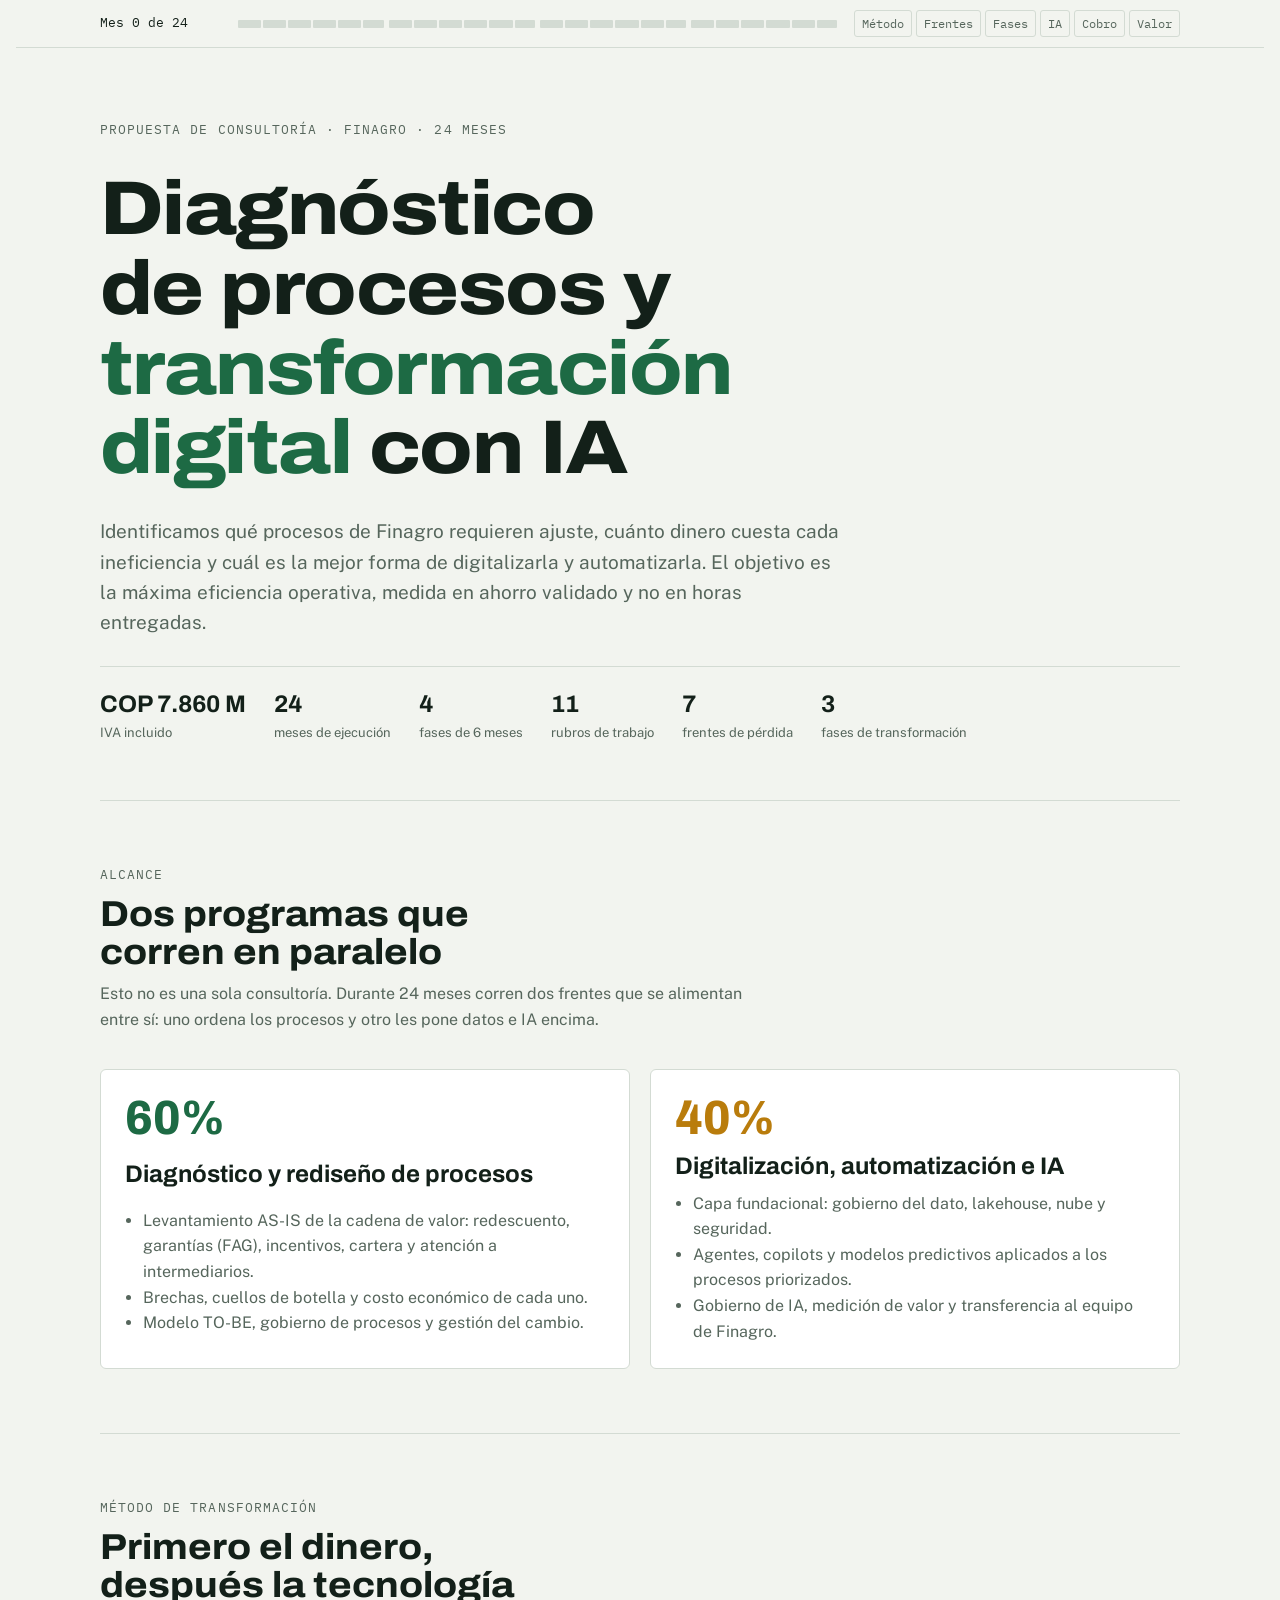
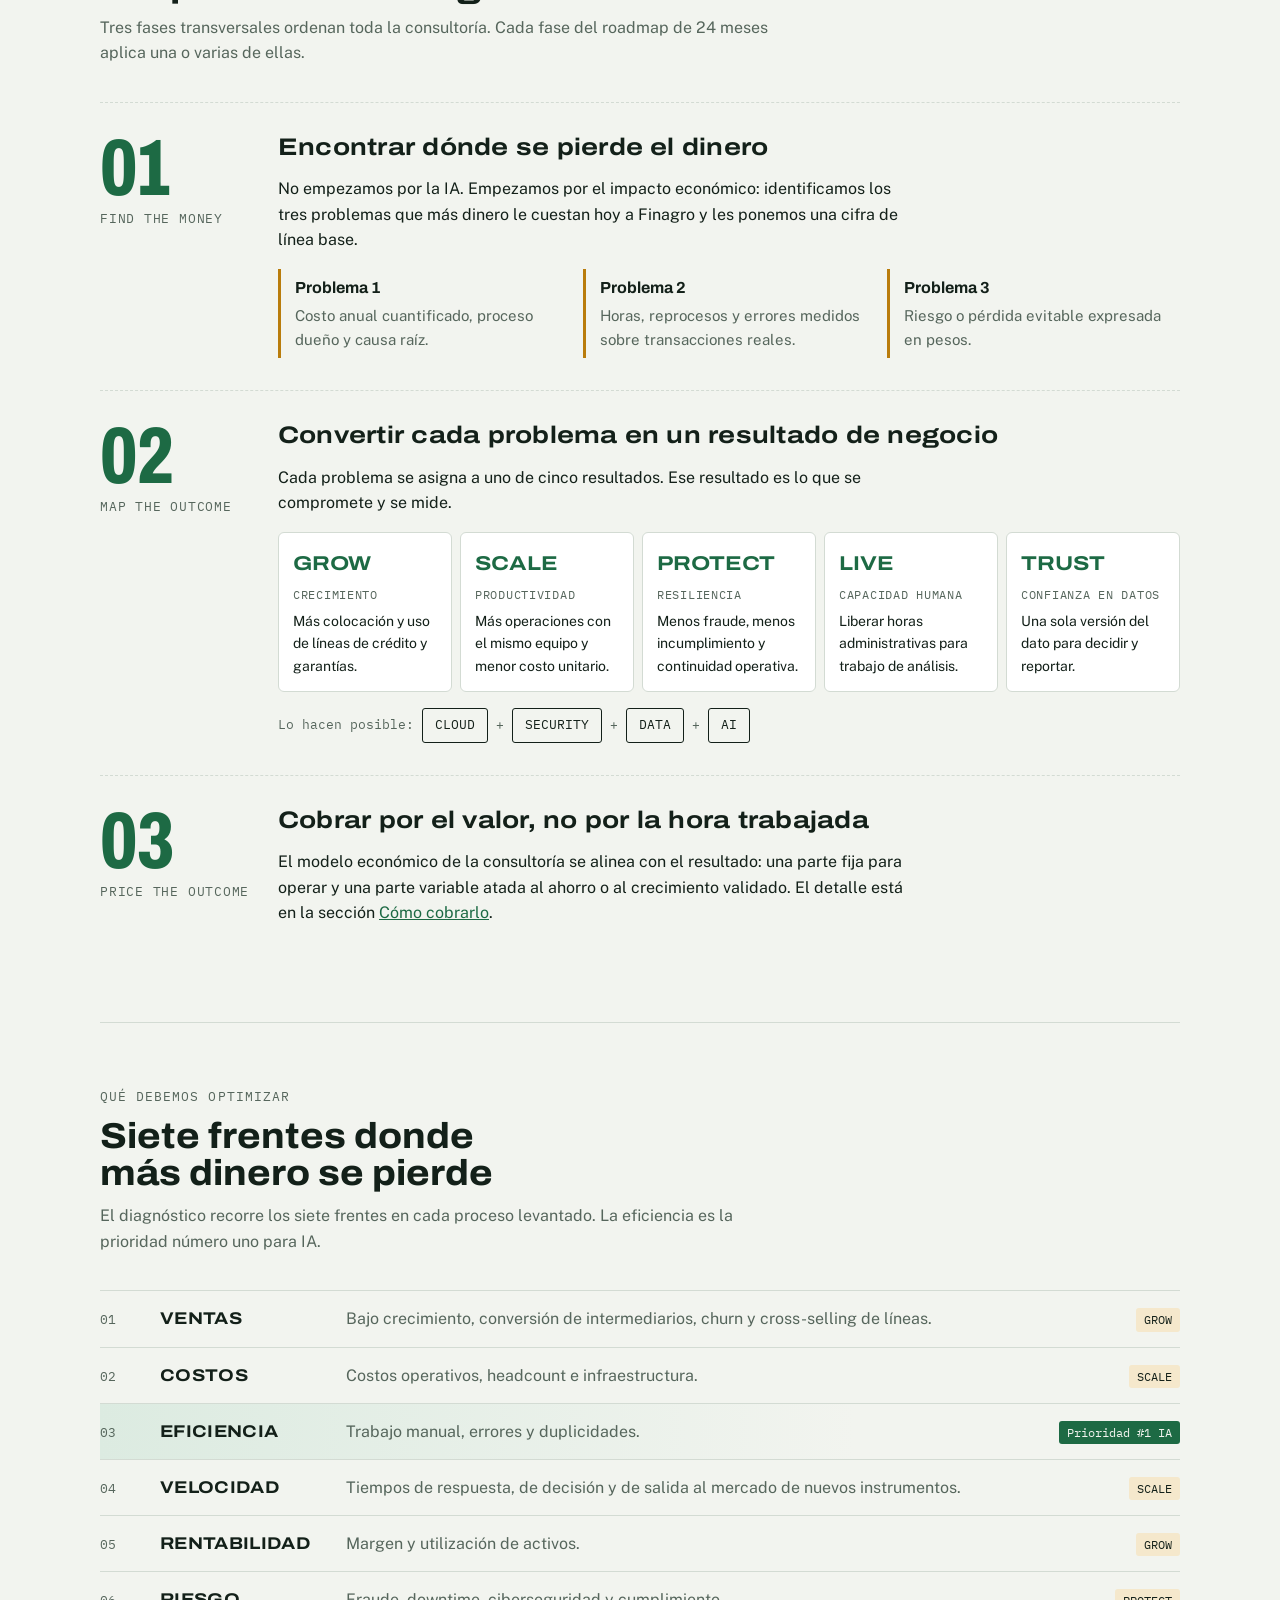
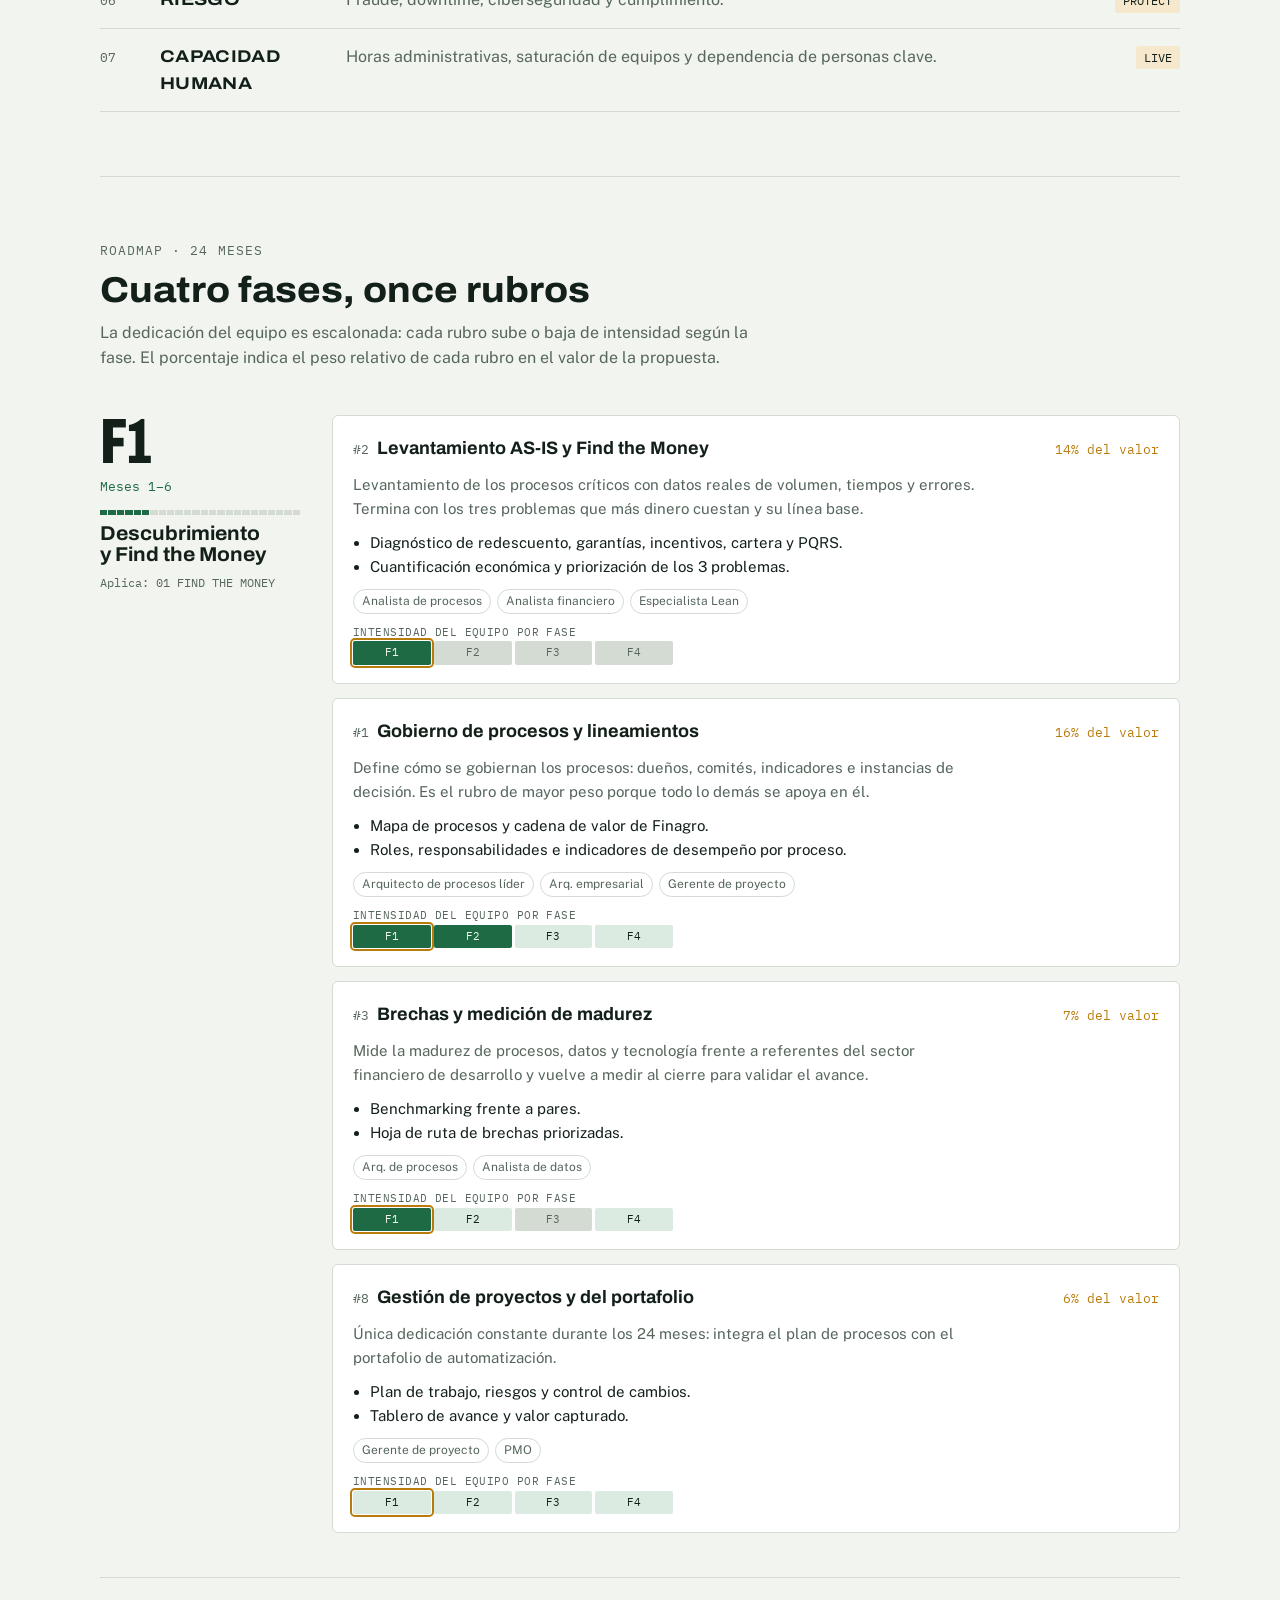
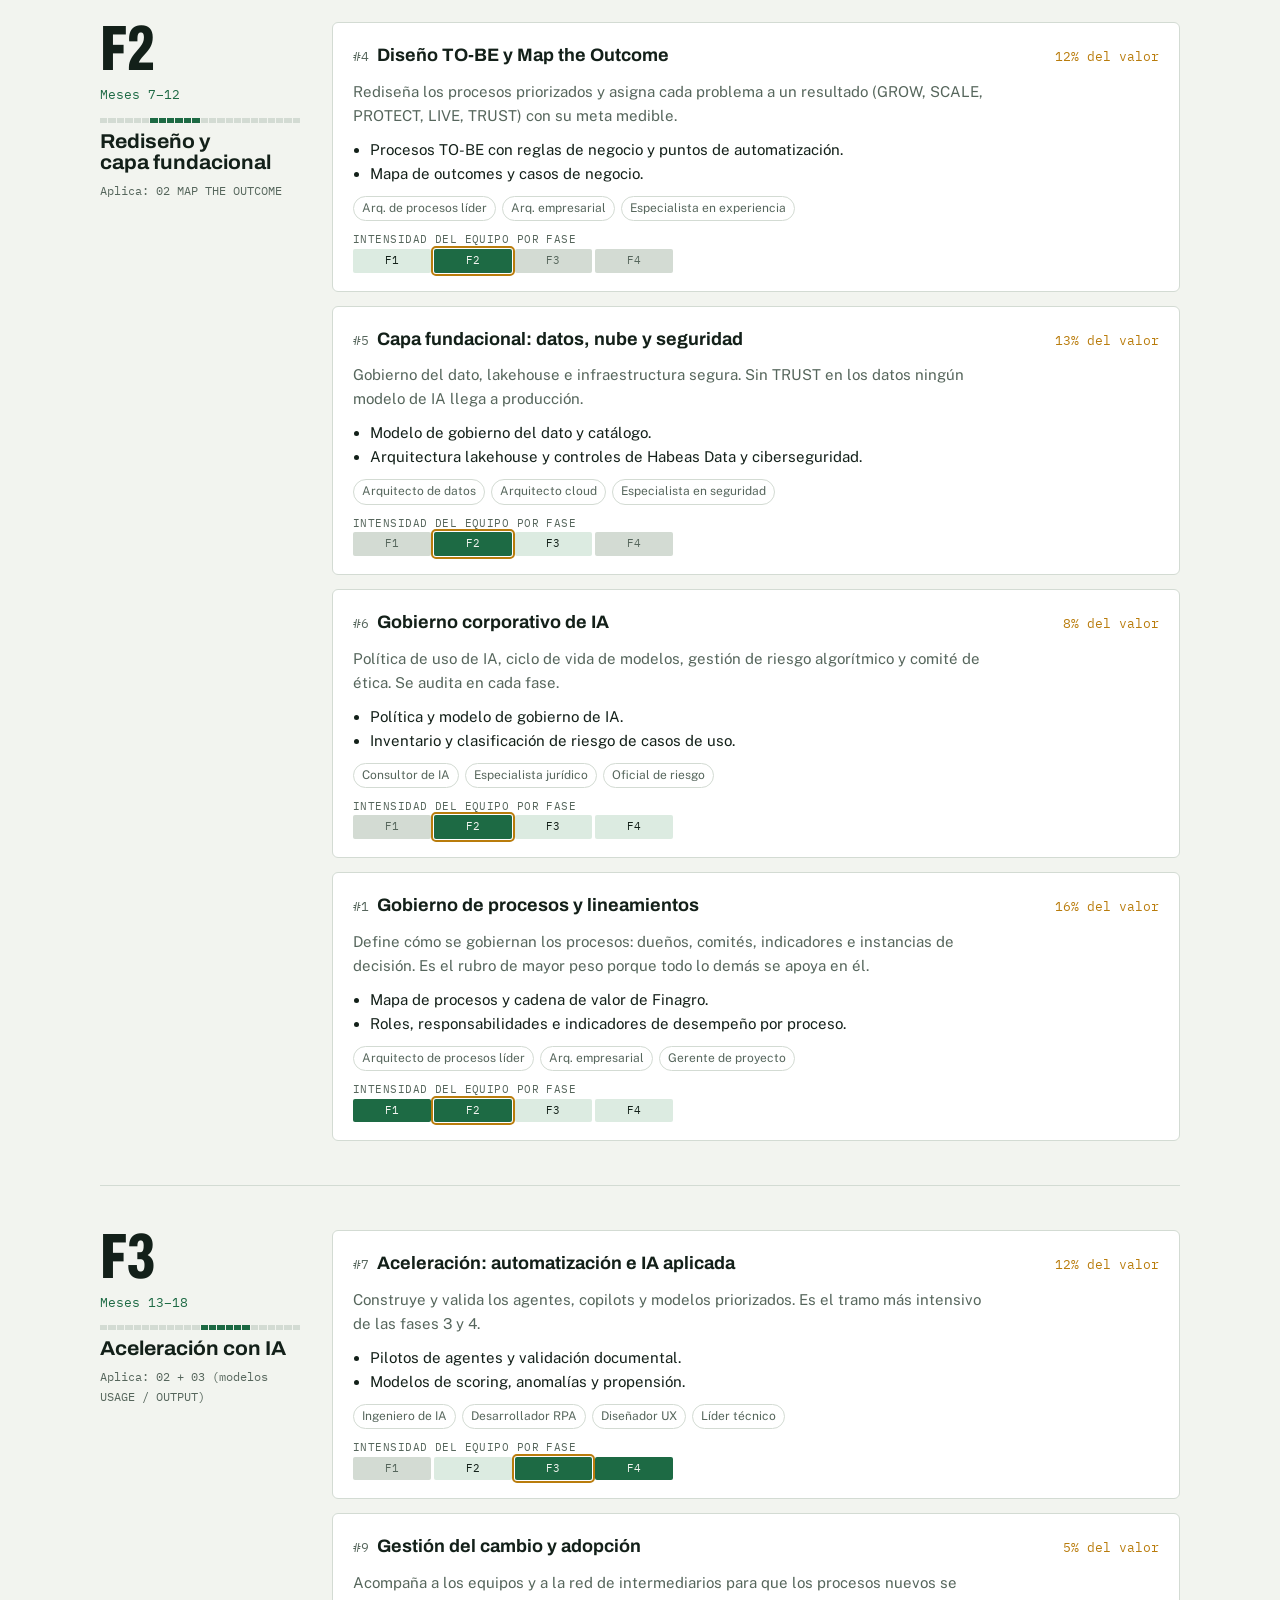
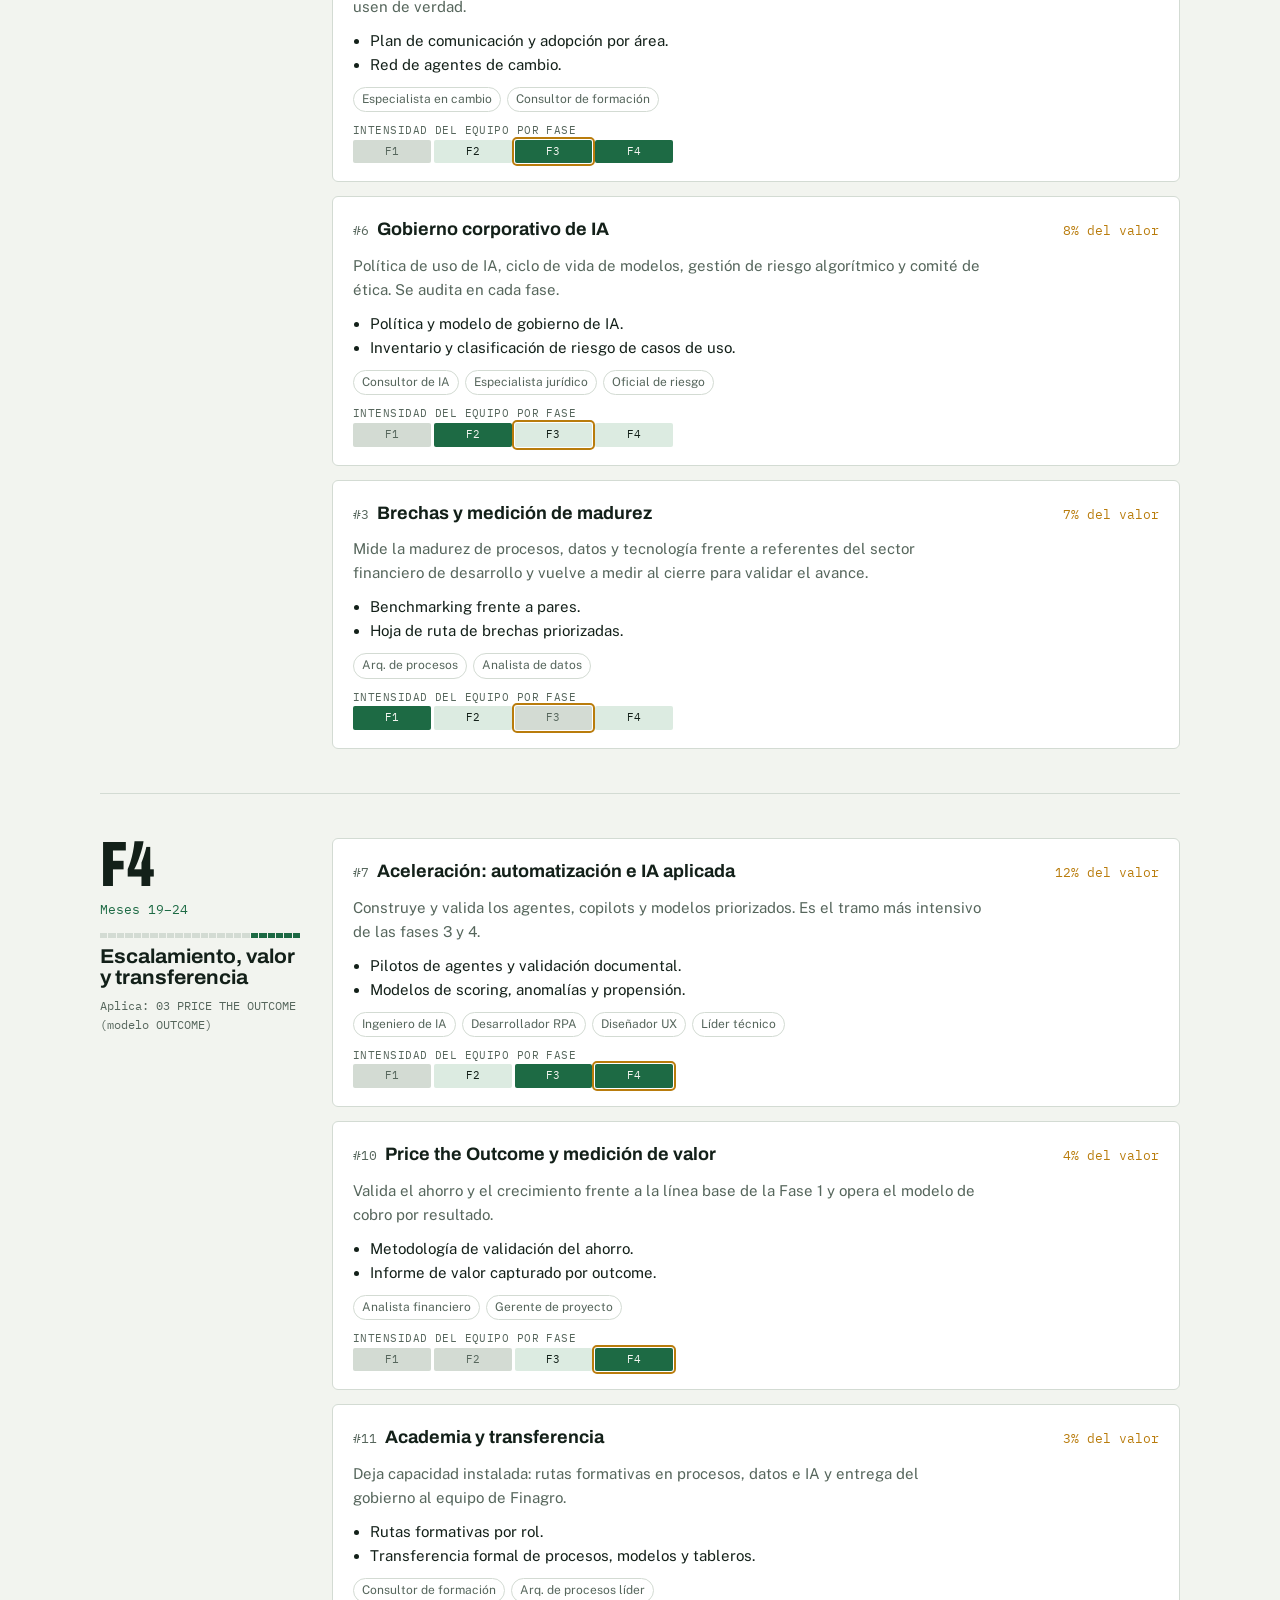
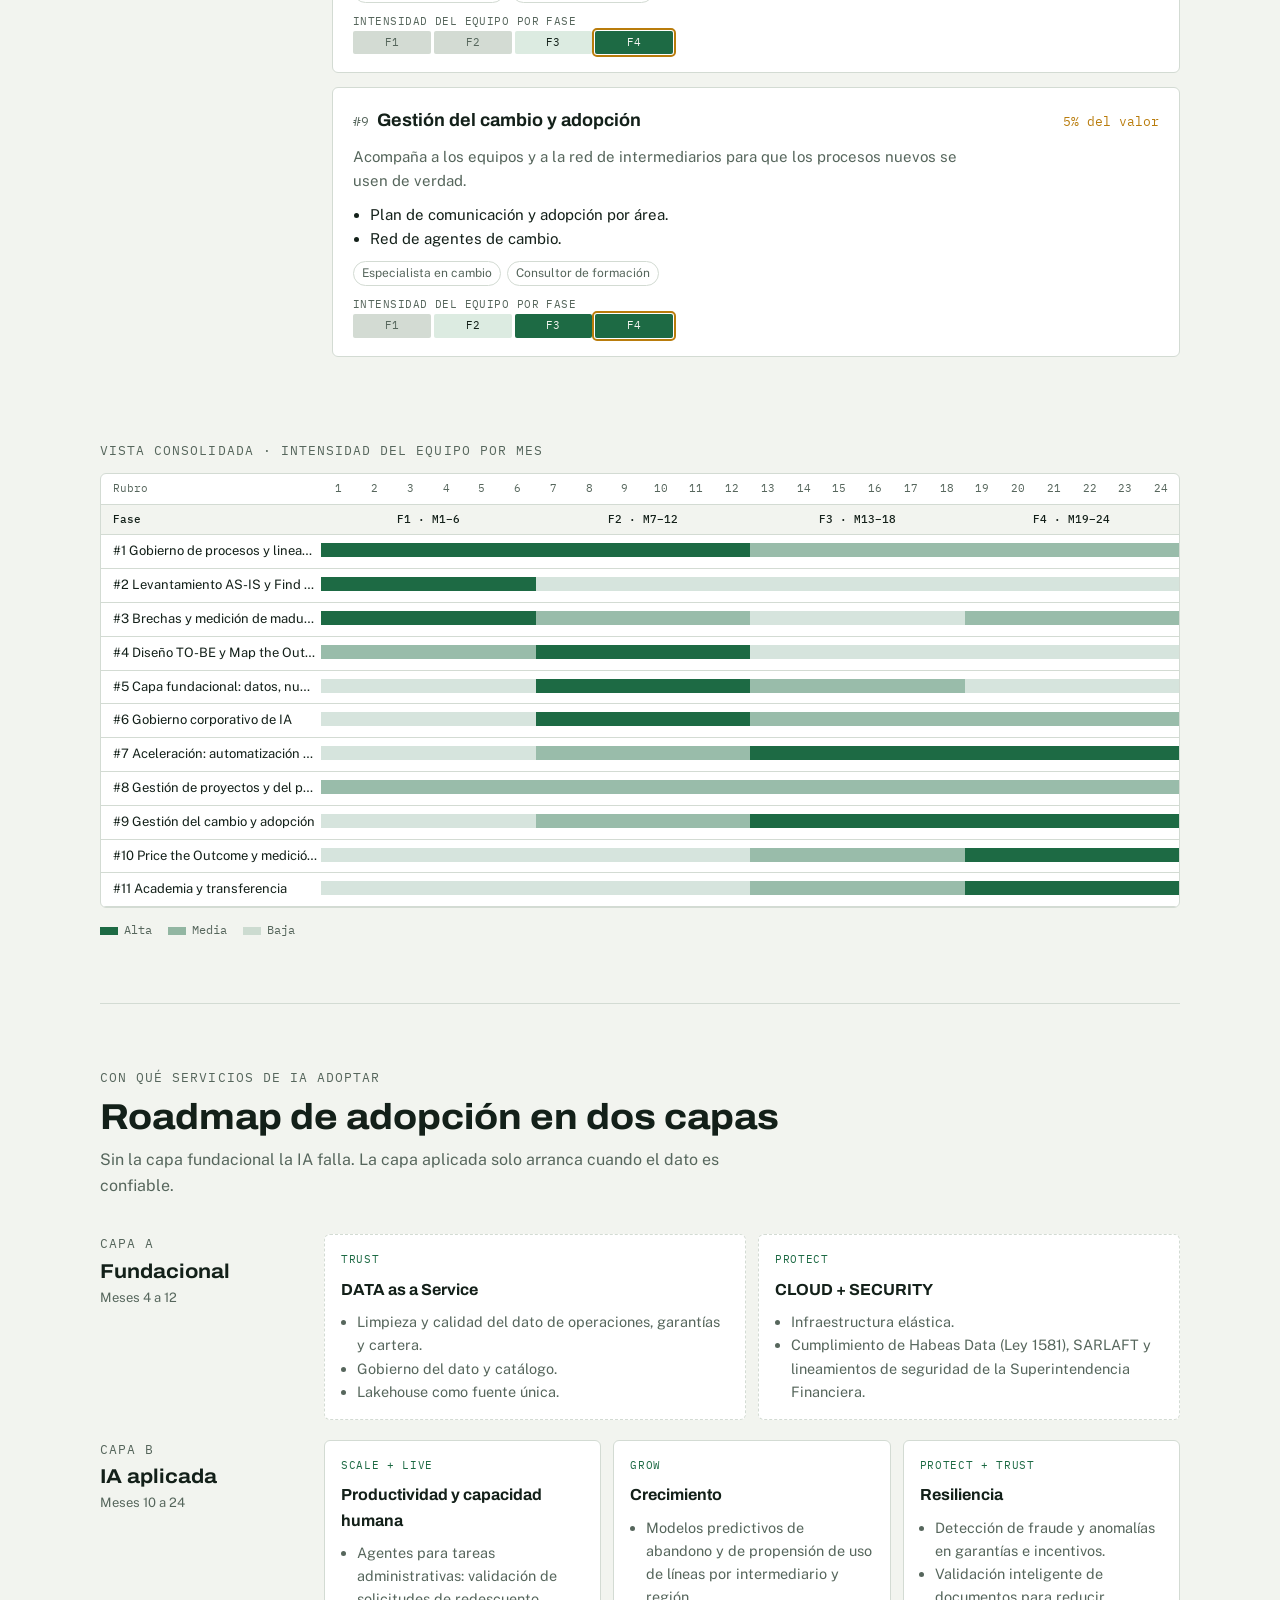
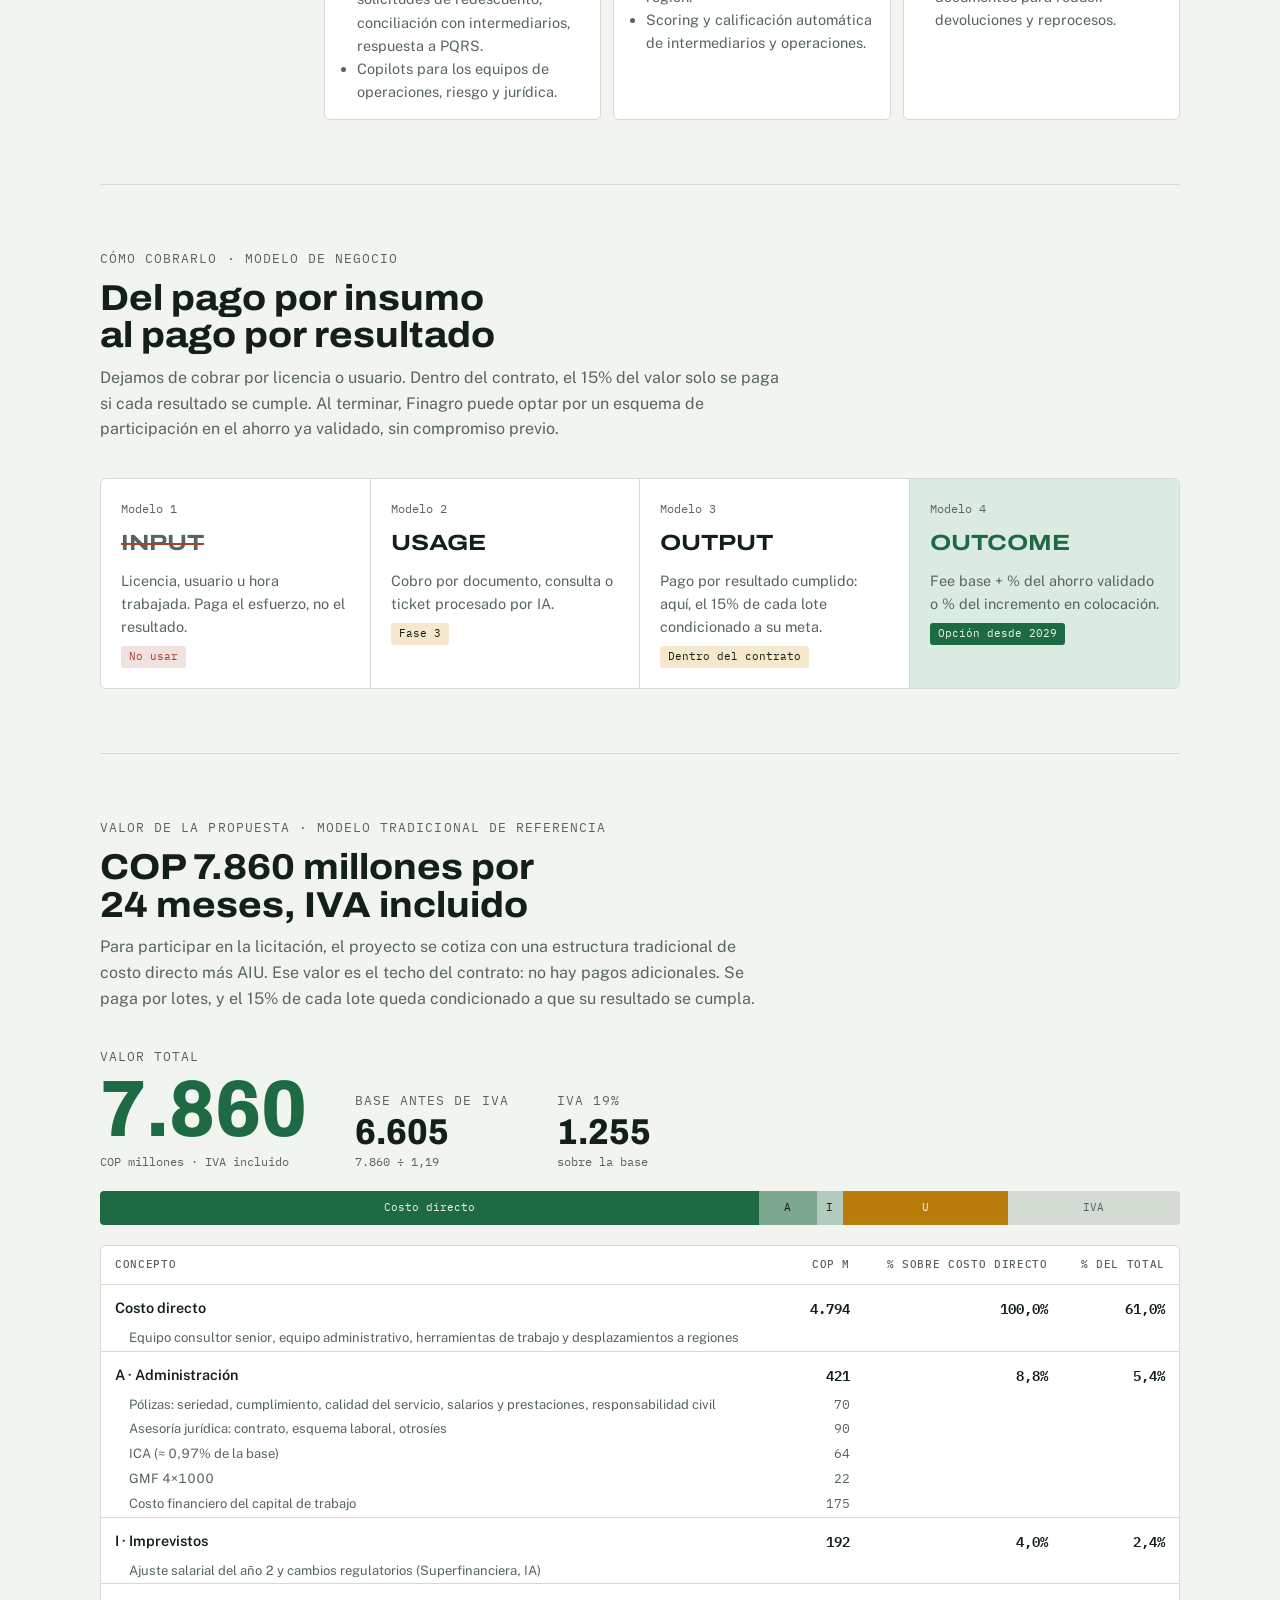
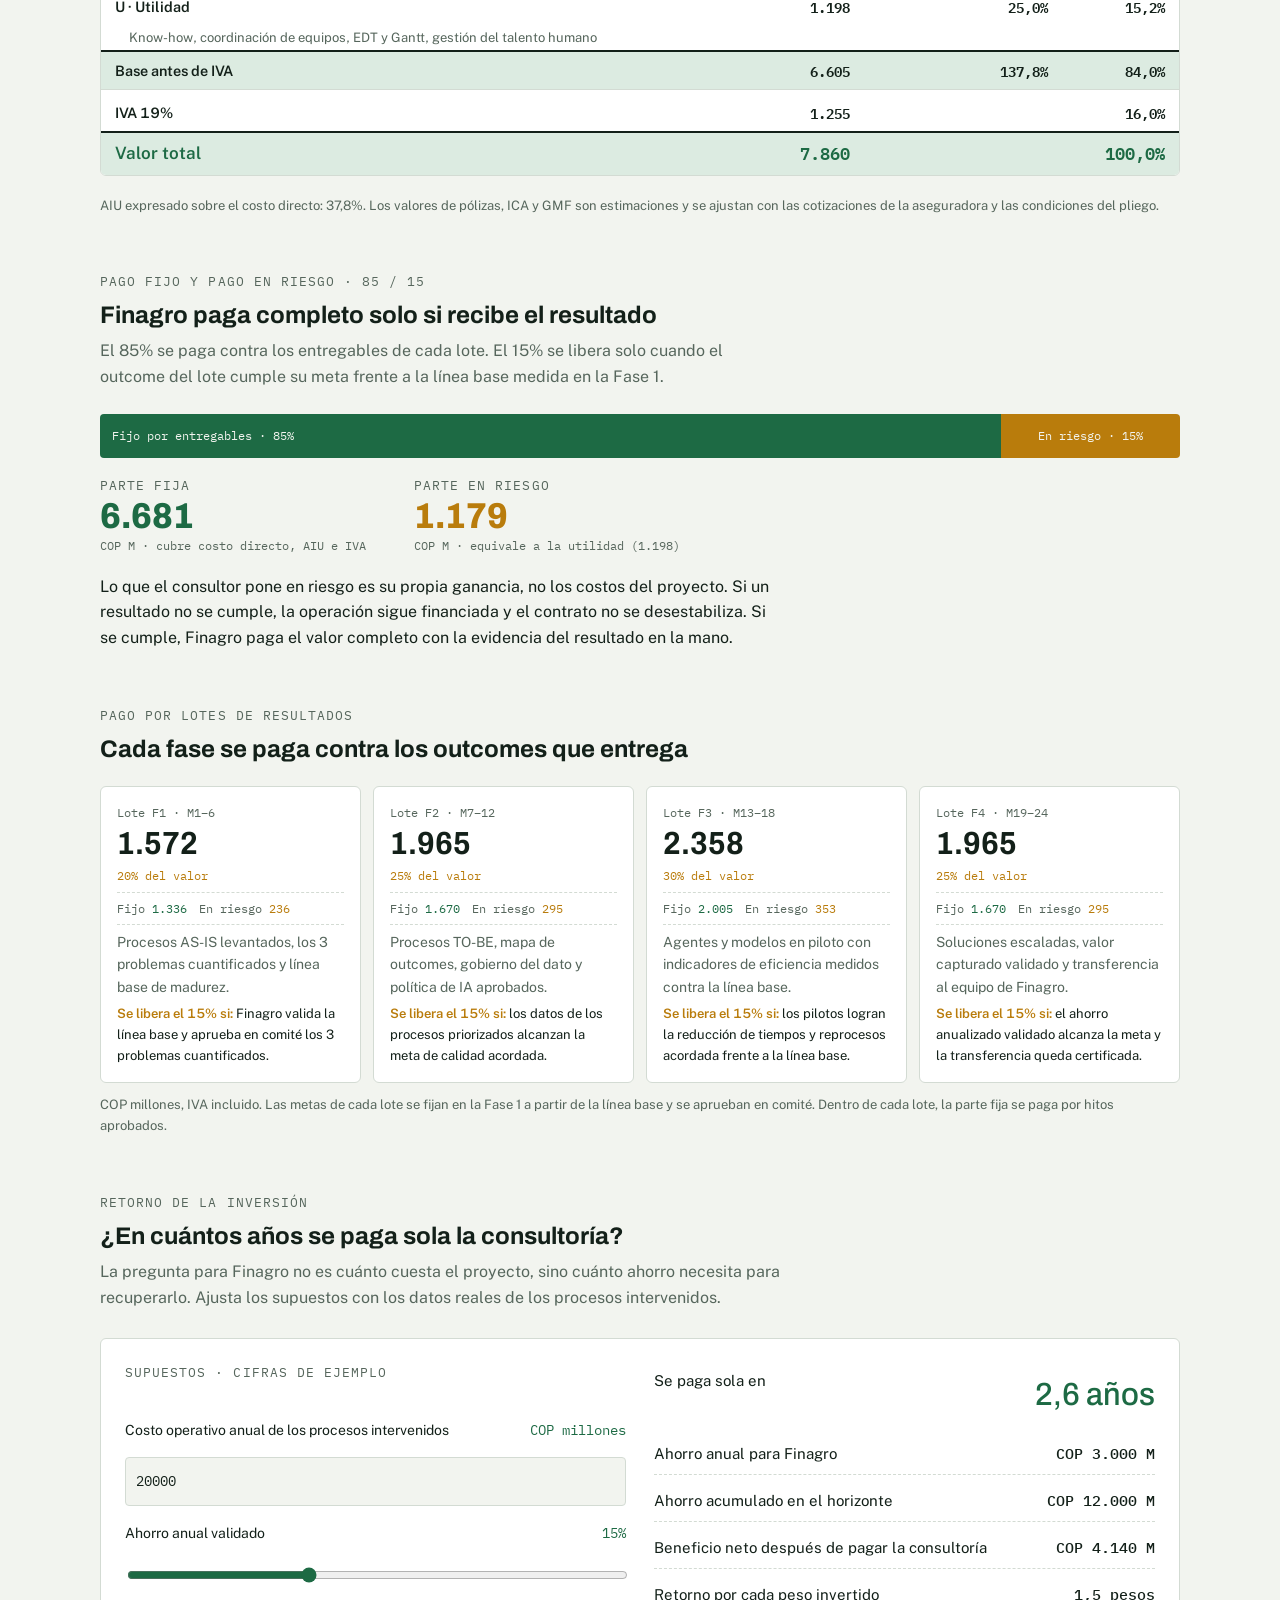
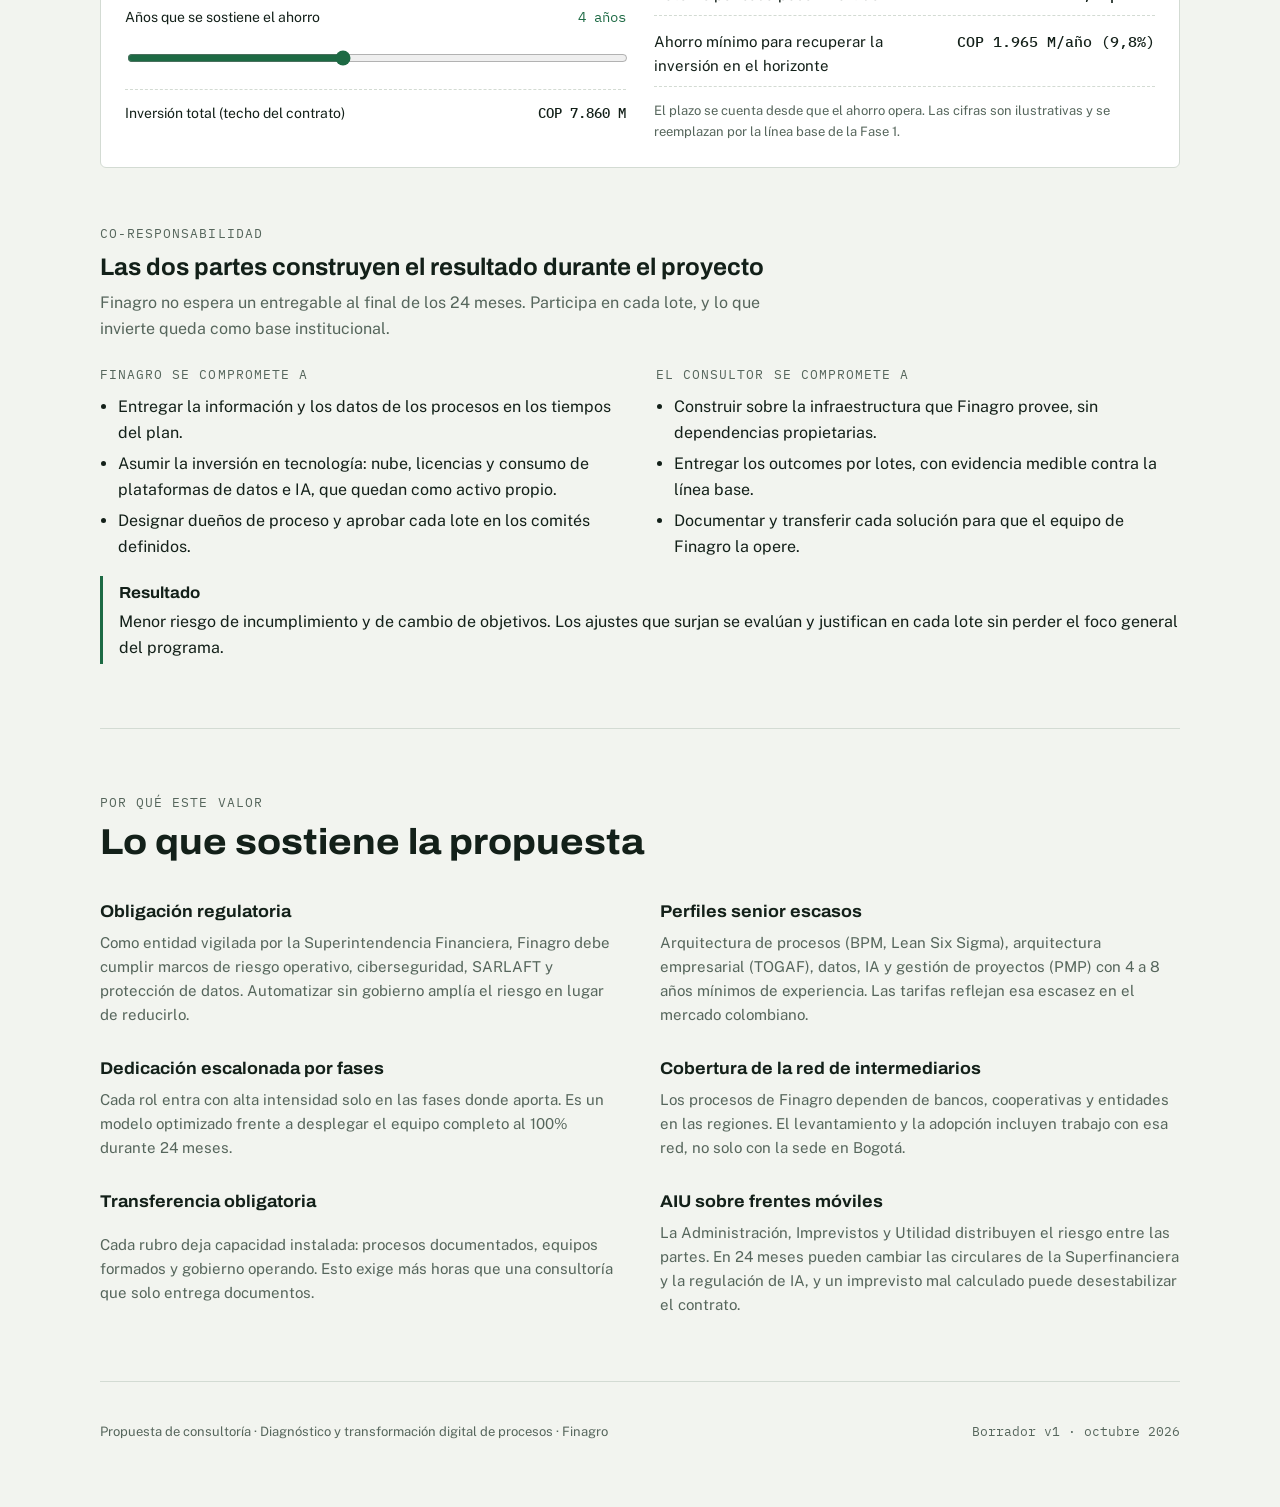
==== commit 3bd896ce: "ajuste a la propuesta explica la calculadora como cuánto ahorro necesita para recuperarlo" ====
--- a/propuesta.html
+++ b/propuesta.html
@@ -15,7 +15,6 @@
     <div class="ruler-label" id="rulerLabel">Mes 0 de 24</div>
     <div class="months" id="months" aria-hidden="true"></div>
     <nav aria-label="Secciones">
-      <a href="index.html" style="background: var(--harvest); color: var(--bg); border-color: var(--harvest); font-weight: 600;">← Infografía</a>
       <a href="#transformacion" data-nav="transformacion">Método</a>
       <a href="#frentes" data-nav="frentes">Frentes</a>
       <a href="#roadmap" data-nav="roadmap">Fases</a>
@@ -177,31 +176,13 @@
   <div class="sec-head rv">
     <div class="eyebrow">Cómo cobrarlo · modelo de negocio</div>
     <h2>Del pago por insumo al pago por resultado</h2>
-    <p>Dejamos de cobrar por licencia o usuario. El valor de referencia de la licitación funciona como fee base pagado por lotes de resultados. Sobre esa base, la relación puede evolucionar hacia una participación en el ahorro validado, acordada entre las partes como componente adicional.</p>
+    <p>Dejamos de cobrar por licencia o usuario. Dentro del contrato, el 15% del valor solo se paga si cada resultado se cumple. Al terminar, Finagro puede optar por un esquema de participación en el ahorro ya validado, sin compromiso previo.</p>
   </div>
   <div class="models rv">
     <div class="model off"><span class="mn">Modelo 1</span><b>INPUT</b><p>Licencia, usuario u hora trabajada. Paga el esfuerzo, no el resultado.</p><span class="pill">No usar</span></div>
     <div class="model"><span class="mn">Modelo 2</span><b>USAGE</b><p>Cobro por documento, consulta o ticket procesado por IA.</p><span class="pill go">Fase 3</span></div>
-    <div class="model"><span class="mn">Modelo 3</span><b>OUTPUT</b><p>Cobro por caso resuelto o por operación calificada.</p><span class="pill go">Fase 3–4</span></div>
-    <div class="model ideal"><span class="mn">Modelo 4</span><b>OUTCOME</b><p>Fee base + % del ahorro validado o % del incremento en colocación.</p><span class="pill">Ideal</span></div>
-  </div>
-
-  <div class="calc rv">
-    <form id="calc" aria-label="Simulador del modelo OUTCOME">
-      <div class="eyebrow">Simulador del componente variable · cifras de ejemplo</div>
-      <label for="base"><span>Costo operativo anual de los procesos intervenidos <em>COP millones</em></span>
-        <input type="number" id="base" min="0" step="500" value="20000"></label>
-      <label for="ahorro"><span>Ahorro validado <output id="ahorroOut">15%</output></span>
-        <input type="range" id="ahorro" min="5" max="40" value="15"></label>
-      <label for="part"><span>Participación del consultor sobre el ahorro <output id="partOut">20%</output></span>
-        <input type="range" id="part" min="5" max="40" value="20"></label>
-    </form>
-    <div class="res" aria-live="polite">
-      <div class="row"><span>Ahorro anual validado para Finagro</span><b id="rAhorro">—</b></div>
-      <div class="row"><span>Componente variable del consultor</span><b id="rVar">—</b></div>
-      <div class="row big"><span>Ahorro que conserva Finagro</span><b id="rNet">—</b></div>
-      <p class="note">Ejemplo: si el ahorro en costo operativo es 15%, el consultor recibe el 20% de ese ahorro. El componente variable es adicional al valor de referencia de COP 7.860 M y se acuerda entre las partes. Las cifras son ilustrativas y se reemplazan por la línea base de la Fase 1.</p>
-    </div>
+    <div class="model"><span class="mn">Modelo 3</span><b>OUTPUT</b><p>Pago por resultado cumplido: aquí, el 15% de cada lote condicionado a su meta.</p><span class="pill go">Dentro del contrato</span></div>
+    <div class="model ideal"><span class="mn">Modelo 4</span><b>OUTCOME</b><p>Fee base + % del ahorro validado o % del incremento en colocación.</p><span class="pill">Opción desde 2029</span></div>
   </div>
 </section>
 
@@ -209,7 +190,7 @@
   <div class="sec-head rv">
     <div class="eyebrow">Valor de la propuesta · modelo tradicional de referencia</div>
     <h2>COP 7.860 millones por 24 meses, IVA incluido</h2>
-    <p>Para participar en la licitación, el proyecto se cotiza con una estructura tradicional de costo directo más AIU. Ese valor se paga por lotes de resultados entregados en cada fase, no contra horas.</p>
+    <p>Para participar en la licitación, el proyecto se cotiza con una estructura tradicional de costo directo más AIU. Ese valor es el techo del contrato: no hay pagos adicionales. Se paga por lotes, y el 15% de cada lote queda condicionado a que su resultado se cumpla.</p>
   </div>
 
   <div class="price rv">
@@ -248,16 +229,71 @@
   </div>
 
   <div class="sec-head rv" style="margin-top:56px;margin-bottom:24px">
+    <div class="eyebrow">Pago fijo y pago en riesgo · 85 / 15</div>
+    <h3 style="font-size:var(--s4)">Finagro paga completo solo si recibe el resultado</h3>
+    <p>El 85% se paga contra los entregables de cada lote. El 15% se libera solo cuando el outcome del lote cumple su meta frente a la línea base medida en la Fase 1.</p>
+  </div>
+  <div class="split rv">
+    <div class="split-bar" role="img" aria-label="Valor total dividido en 85% fijo y 15% condicionado a resultados">
+      <span class="sp-fix" style="flex:85">Fijo por entregables · 85%</span><span class="sp-risk" style="flex:15">En riesgo · 15%</span>
+    </div>
+    <div class="split-nums">
+      <div><span class="eyebrow">Parte fija</span><b>6.681</b><span class="unit">COP M · cubre costo directo, AIU e IVA</span></div>
+      <div><span class="eyebrow">Parte en riesgo</span><b class="risk">1.179</b><span class="unit">COP M · equivale a la utilidad (1.198)</span></div>
+    </div>
+    <p class="split-why">Lo que el consultor pone en riesgo es su propia ganancia, no los costos del proyecto. Si un resultado no se cumple, la operación sigue financiada y el contrato no se desestabiliza. Si se cumple, Finagro paga el valor completo con la evidencia del resultado en la mano.</p>
+  </div>
+
+  <div class="sec-head rv" style="margin-top:56px;margin-bottom:24px">
     <div class="eyebrow">Pago por lotes de resultados</div>
     <h3 style="font-size:var(--s4)">Cada fase se paga contra los outcomes que entrega</h3>
   </div>
   <div class="lotes rv">
-    <div class="lote"><span class="lc">Lote F1 · M1–6</span><b>1.572</b><span class="lp">20%</span><p>Procesos AS-IS levantados, los 3 problemas cuantificados y línea base de madurez.</p></div>
-    <div class="lote"><span class="lc">Lote F2 · M7–12</span><b>1.965</b><span class="lp">25%</span><p>Procesos TO-BE, mapa de outcomes, gobierno del dato y política de IA aprobados.</p></div>
-    <div class="lote"><span class="lc">Lote F3 · M13–18</span><b>2.358</b><span class="lp">30%</span><p>Agentes y modelos en piloto con indicadores de eficiencia medidos contra la línea base.</p></div>
-    <div class="lote"><span class="lc">Lote F4 · M19–24</span><b>1.965</b><span class="lp">25%</span><p>Soluciones escaladas, valor capturado validado y transferencia al equipo de Finagro.</p></div>
-  </div>
-  <p class="note rv" style="margin-top:12px">COP millones, IVA incluido. Dentro de cada lote los pagos se programan por hitos aprobados.</p>
+    <div class="lote"><span class="lc">Lote F1 · M1–6</span><b>1.572</b><span class="lp">20% del valor</span>
+      <div class="lsplit"><span>Fijo <em>1.336</em></span><span class="r">En riesgo <em>236</em></span></div>
+      <p>Procesos AS-IS levantados, los 3 problemas cuantificados y línea base de madurez.</p>
+      <p class="cond"><b>Se libera el 15% si:</b> Finagro valida la línea base y aprueba en comité los 3 problemas cuantificados.</p></div>
+    <div class="lote"><span class="lc">Lote F2 · M7–12</span><b>1.965</b><span class="lp">25% del valor</span>
+      <div class="lsplit"><span>Fijo <em>1.670</em></span><span class="r">En riesgo <em>295</em></span></div>
+      <p>Procesos TO-BE, mapa de outcomes, gobierno del dato y política de IA aprobados.</p>
+      <p class="cond"><b>Se libera el 15% si:</b> los datos de los procesos priorizados alcanzan la meta de calidad acordada.</p></div>
+    <div class="lote"><span class="lc">Lote F3 · M13–18</span><b>2.358</b><span class="lp">30% del valor</span>
+      <div class="lsplit"><span>Fijo <em>2.005</em></span><span class="r">En riesgo <em>353</em></span></div>
+      <p>Agentes y modelos en piloto con indicadores de eficiencia medidos contra la línea base.</p>
+      <p class="cond"><b>Se libera el 15% si:</b> los pilotos logran la reducción de tiempos y reprocesos acordada frente a la línea base.</p></div>
+    <div class="lote"><span class="lc">Lote F4 · M19–24</span><b>1.965</b><span class="lp">25% del valor</span>
+      <div class="lsplit"><span>Fijo <em>1.670</em></span><span class="r">En riesgo <em>295</em></span></div>
+      <p>Soluciones escaladas, valor capturado validado y transferencia al equipo de Finagro.</p>
+      <p class="cond"><b>Se libera el 15% si:</b> el ahorro anualizado validado alcanza la meta y la transferencia queda certificada.</p></div>
+  </div>
+  <p class="note rv" style="margin-top:12px">COP millones, IVA incluido. Las metas de cada lote se fijan en la Fase 1 a partir de la línea base y se aprueban en comité. Dentro de cada lote, la parte fija se paga por hitos aprobados.</p>
+
+  <div class="sec-head rv" style="margin-top:56px;margin-bottom:24px">
+    <div class="eyebrow">Retorno de la inversión</div>
+    <h3 style="font-size:var(--s4)">¿En cuántos años se paga sola la consultoría?</h3>
+    <p>La pregunta para Finagro no es cuánto cuesta el proyecto, sino cuánto ahorro necesita para recuperarlo. Ajusta los supuestos con los datos reales de los procesos intervenidos.</p>
+  </div>
+  <div class="calc rv">
+    <form id="calc" aria-label="Cálculo de recuperación de la inversión">
+      <div class="eyebrow">Supuestos · cifras de ejemplo</div>
+      <label for="base"><span>Costo operativo anual de los procesos intervenidos <em>COP millones</em></span>
+        <input type="number" id="base" min="0" step="500" value="20000"></label>
+      <label for="ahorro"><span>Ahorro anual validado <output id="ahorroOut">15%</output></span>
+        <input type="range" id="ahorro" min="1" max="40" value="15"></label>
+      <label for="anios"><span>Años que se sostiene el ahorro <output id="aniosOut">4 años</output></span>
+        <input type="range" id="anios" min="1" max="8" value="4"></label>
+      <div class="inv"><span>Inversión total (techo del contrato)</span><b>COP 7.860 M</b></div>
+    </form>
+    <div class="res" aria-live="polite">
+      <div class="row big"><span>Se paga sola en</span><b id="rPay">—</b></div>
+      <div class="row"><span>Ahorro anual para Finagro</span><b id="rAhorro">—</b></div>
+      <div class="row"><span>Ahorro acumulado en el horizonte</span><b id="rAcum">—</b></div>
+      <div class="row"><span>Beneficio neto después de pagar la consultoría</span><b id="rNet">—</b></div>
+      <div class="row"><span>Retorno por cada peso invertido</span><b id="rRoi">—</b></div>
+      <div class="row"><span>Ahorro mínimo para recuperar la inversión en el horizonte</span><b id="rMin">—</b></div>
+      <p class="note">El plazo se cuenta desde que el ahorro opera. Las cifras son ilustrativas y se reemplazan por la línea base de la Fase 1.</p>
+    </div>
+  </div>
 
   <div class="sec-head rv" style="margin-top:56px;margin-bottom:24px">
     <div class="eyebrow">Co-responsabilidad</div>
@@ -295,7 +331,7 @@
 </section>
 
 <footer>
-  <span>Propuesta de consultoría · Diagnóstico y transformación digital de procesos · Finagro · (JFS - APC)</span>
+  <span>Propuesta de consultoría · Diagnóstico y transformación digital de procesos · Finagro</span>
   <span class="mono">Borrador v1 · octubre 2026</span>
 </footer>
 </div>
--- a/styles.css
+++ b/styles.css
@@ -221,6 +221,24 @@
 .lote .lp{font-family:var(--mono);font-size:.75rem;color:var(--harvest)}
 .lote p{font-size:.875rem;color:var(--muted)}
 @media (max-width:860px){.lotes{grid-template-columns:1fr 1fr}}
+.split{display:grid;gap:18px}
+.split-bar{display:flex;height:44px;border-radius:4px;overflow:hidden;font-family:var(--mono);font-size:.75rem}
+.split-bar span{display:flex;align-items:center;padding:0 12px;white-space:nowrap;overflow:hidden;min-width:0}
+.sp-fix{background:var(--field);color:var(--bg)}
+.sp-risk{background:var(--harvest);color:var(--bg);justify-content:center}
+.split-nums{display:flex;flex-wrap:wrap;gap:16px 48px}
+.split-nums > div{display:grid;gap:2px}
+.split-nums b{font-family:var(--display);font-size:var(--s5);font-weight:800;font-stretch:90%;line-height:1;font-variant-numeric:tabular-nums;color:var(--field)}
+.split-nums b.risk{color:var(--harvest)}
+.split-nums .unit{font-family:var(--mono);font-size:.75rem;color:var(--muted)}
+.split-why{max-width:68ch}
+.lsplit{display:flex;flex-wrap:wrap;gap:4px 12px;font-family:var(--mono);font-size:.75rem;color:var(--muted);border-top:1px dashed var(--line);border-bottom:1px dashed var(--line);padding-block:6px}
+.lsplit em{font-style:normal;color:var(--field);font-variant-numeric:tabular-nums}
+.lsplit .r em{color:var(--harvest)}
+.lote .cond{font-size:.8125rem;color:var(--ink)}
+.lote .cond b{font-family:var(--body);font-size:.8125rem;font-weight:600;color:var(--harvest)}
+.calc .inv{display:flex;justify-content:space-between;gap:12px;font-size:.875rem;border-top:1px dashed var(--line);padding-top:12px}
+.calc .inv b{font-family:var(--mono);font-weight:500;white-space:nowrap}
 .coresp{display:grid;grid-template-columns:1fr 1fr;gap:16px 32px}
 .coresp ul{margin:8px 0 0;padding-left:1.1em;display:grid;gap:6px}
 .coresp > div{min-width:0}
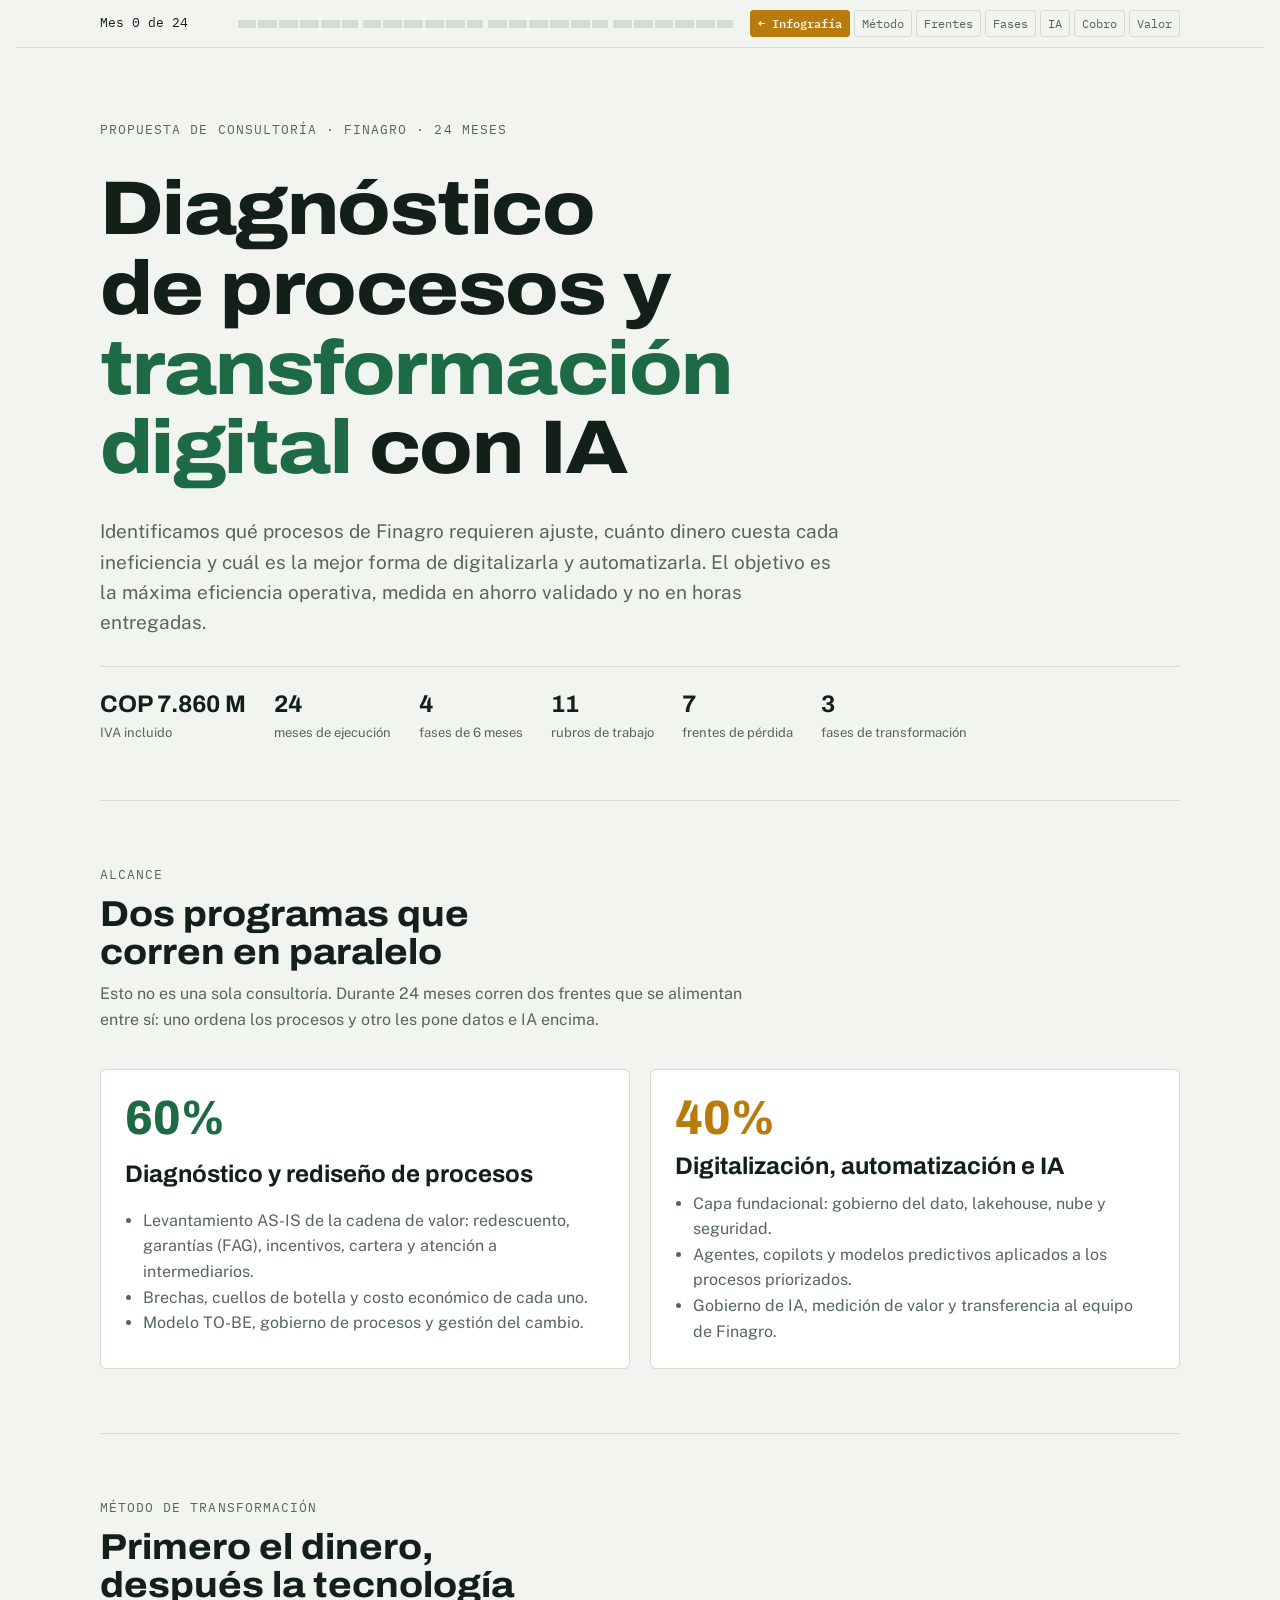
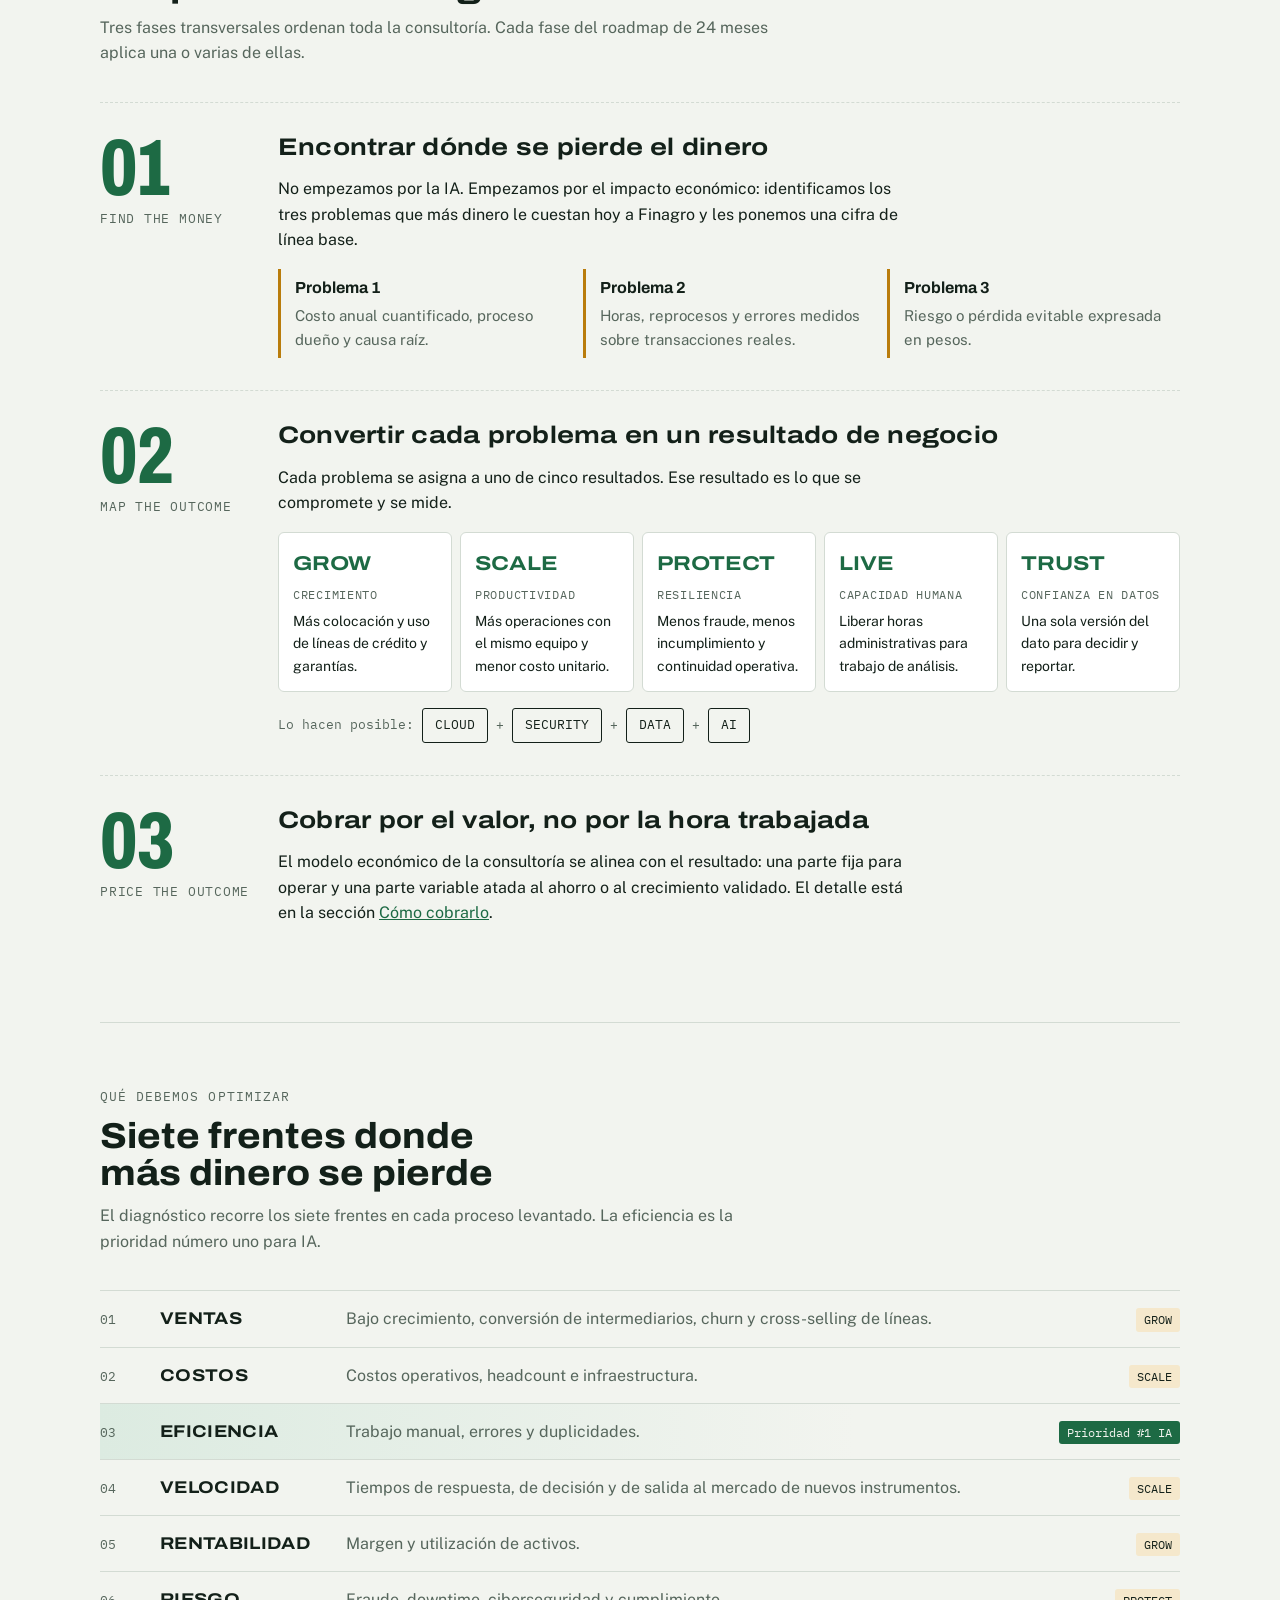
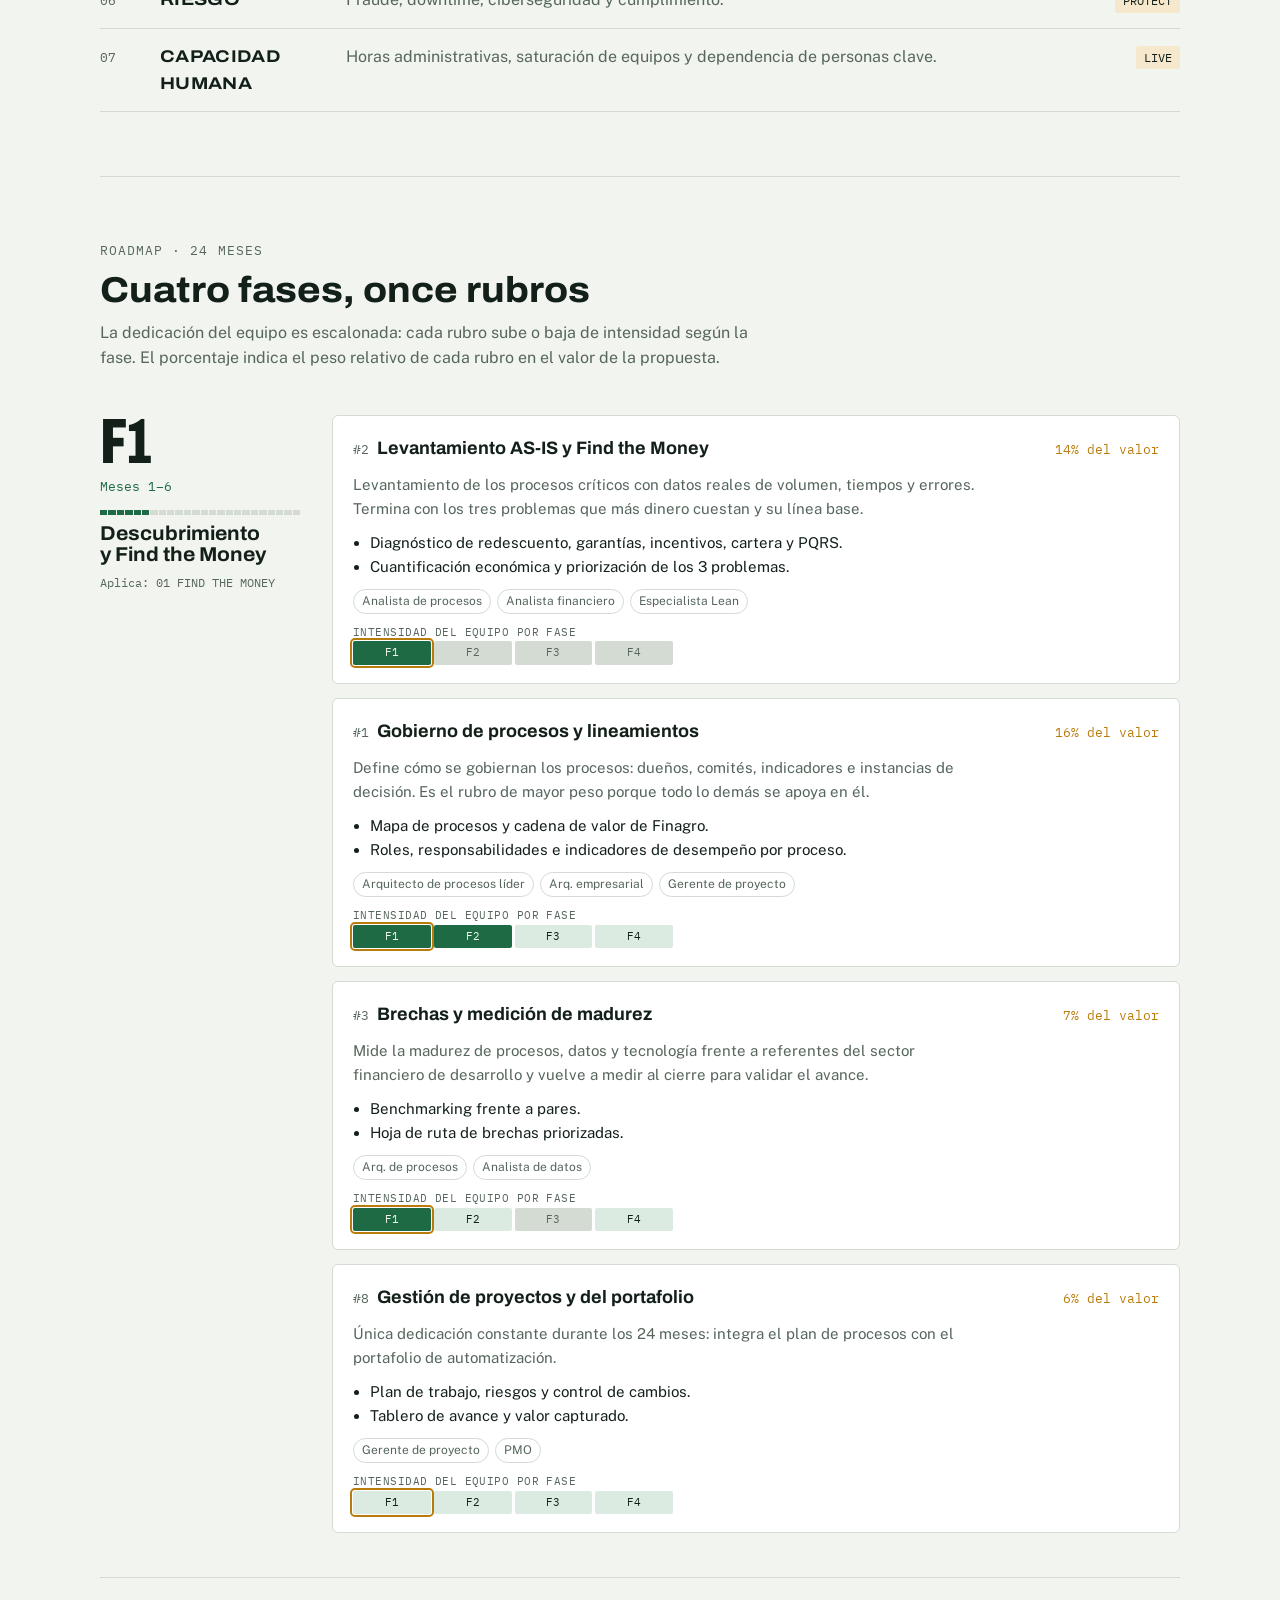
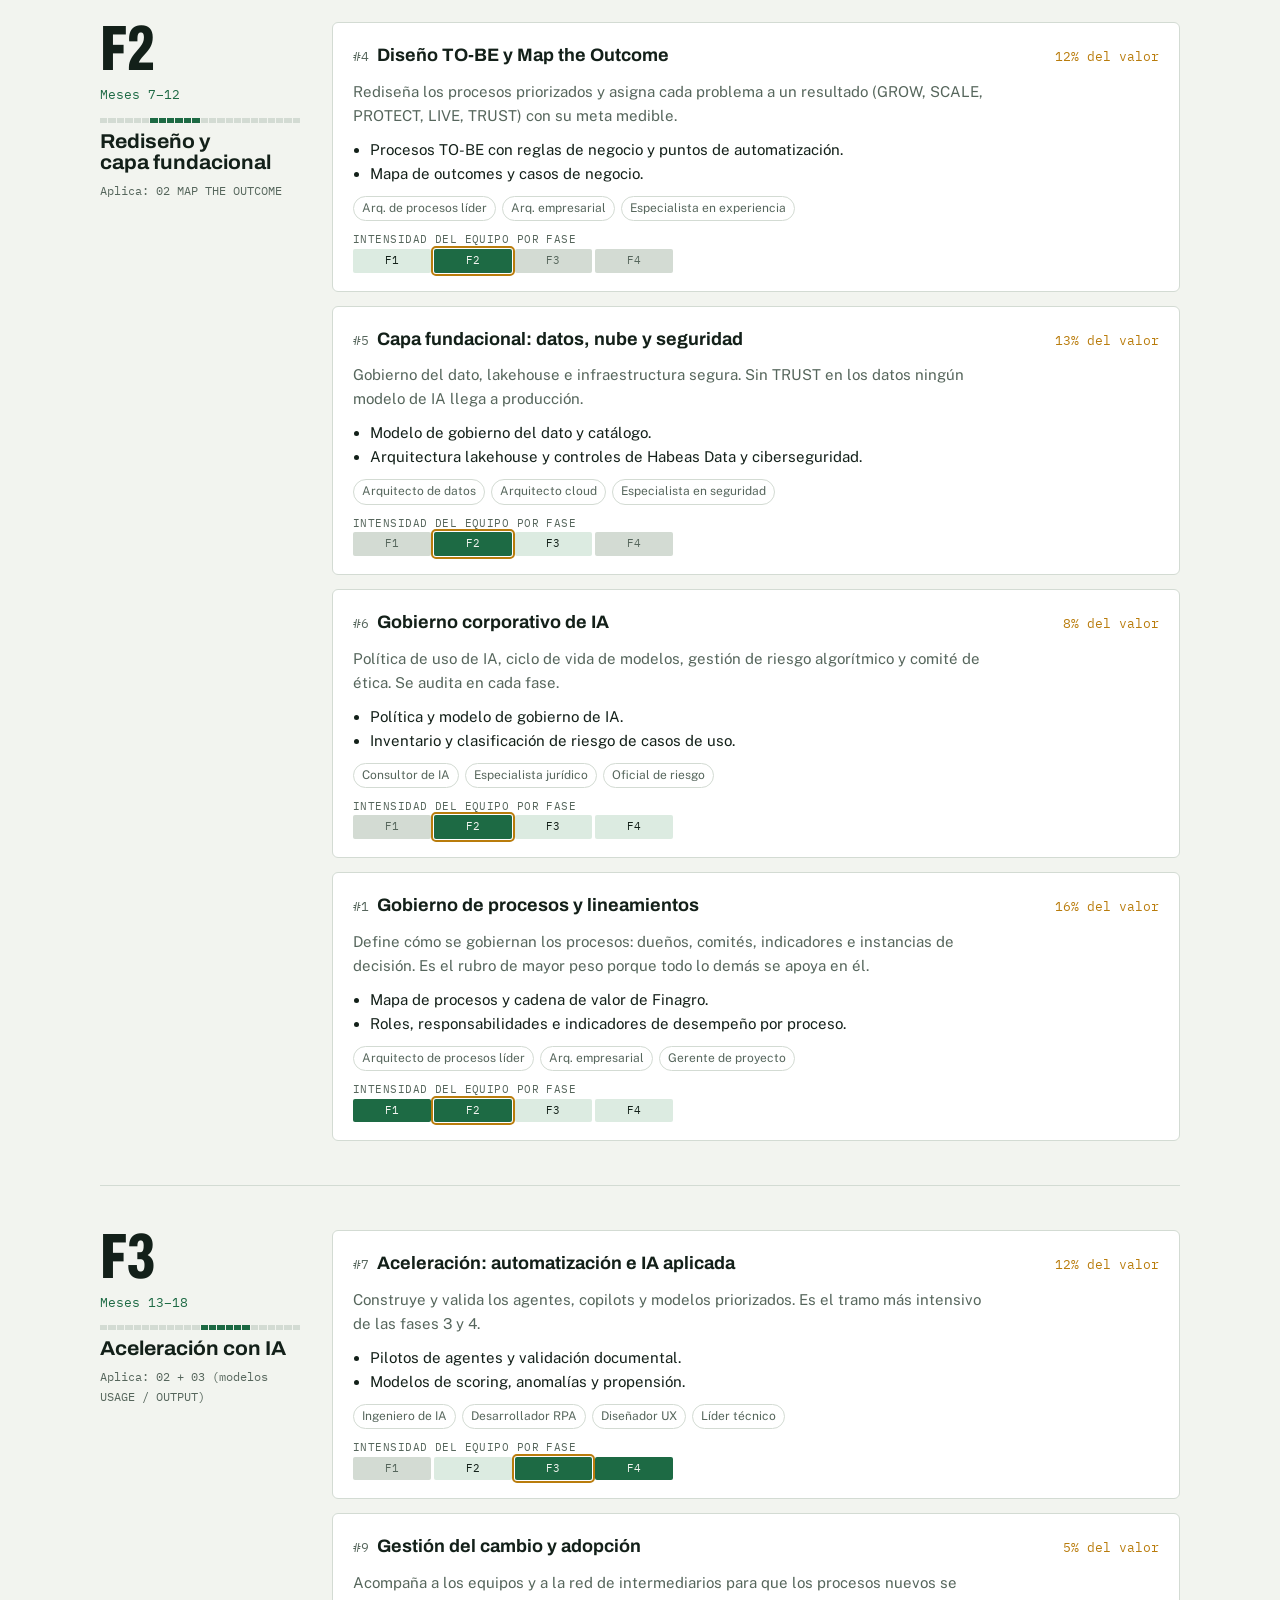
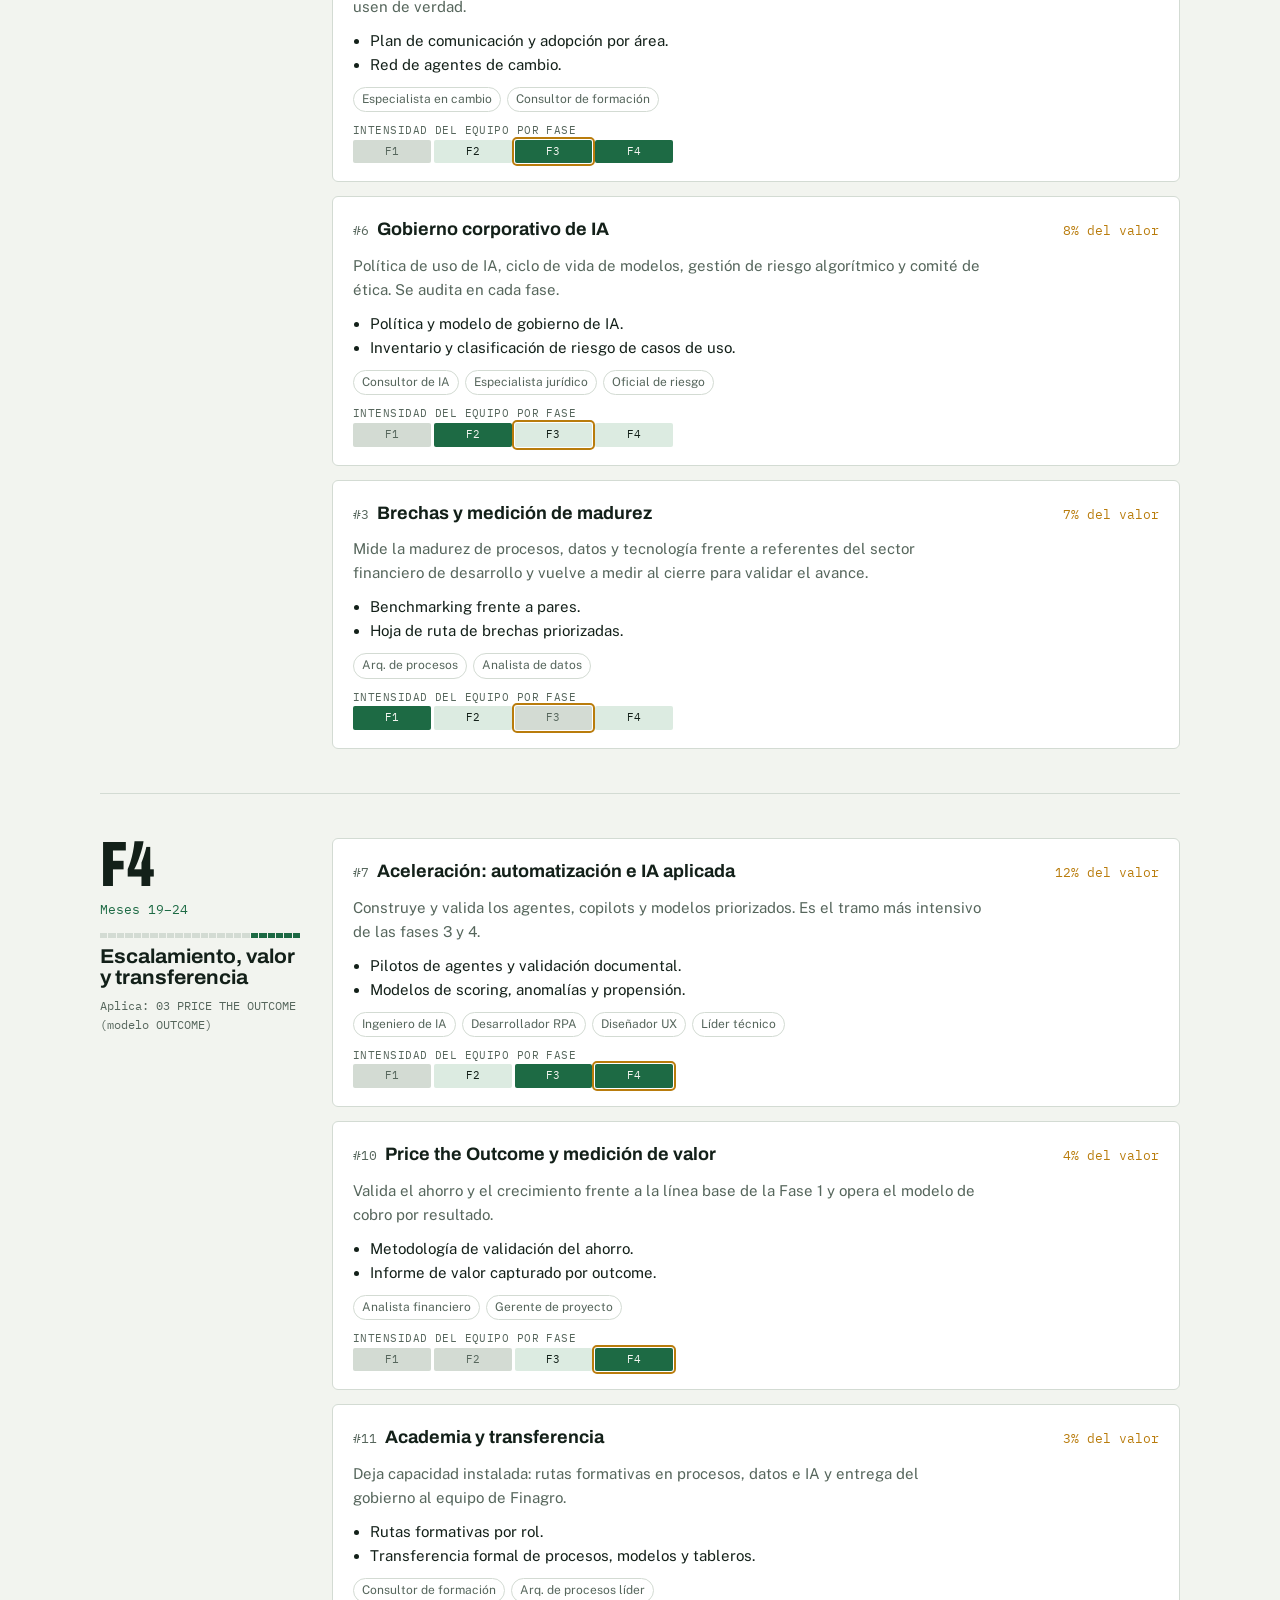
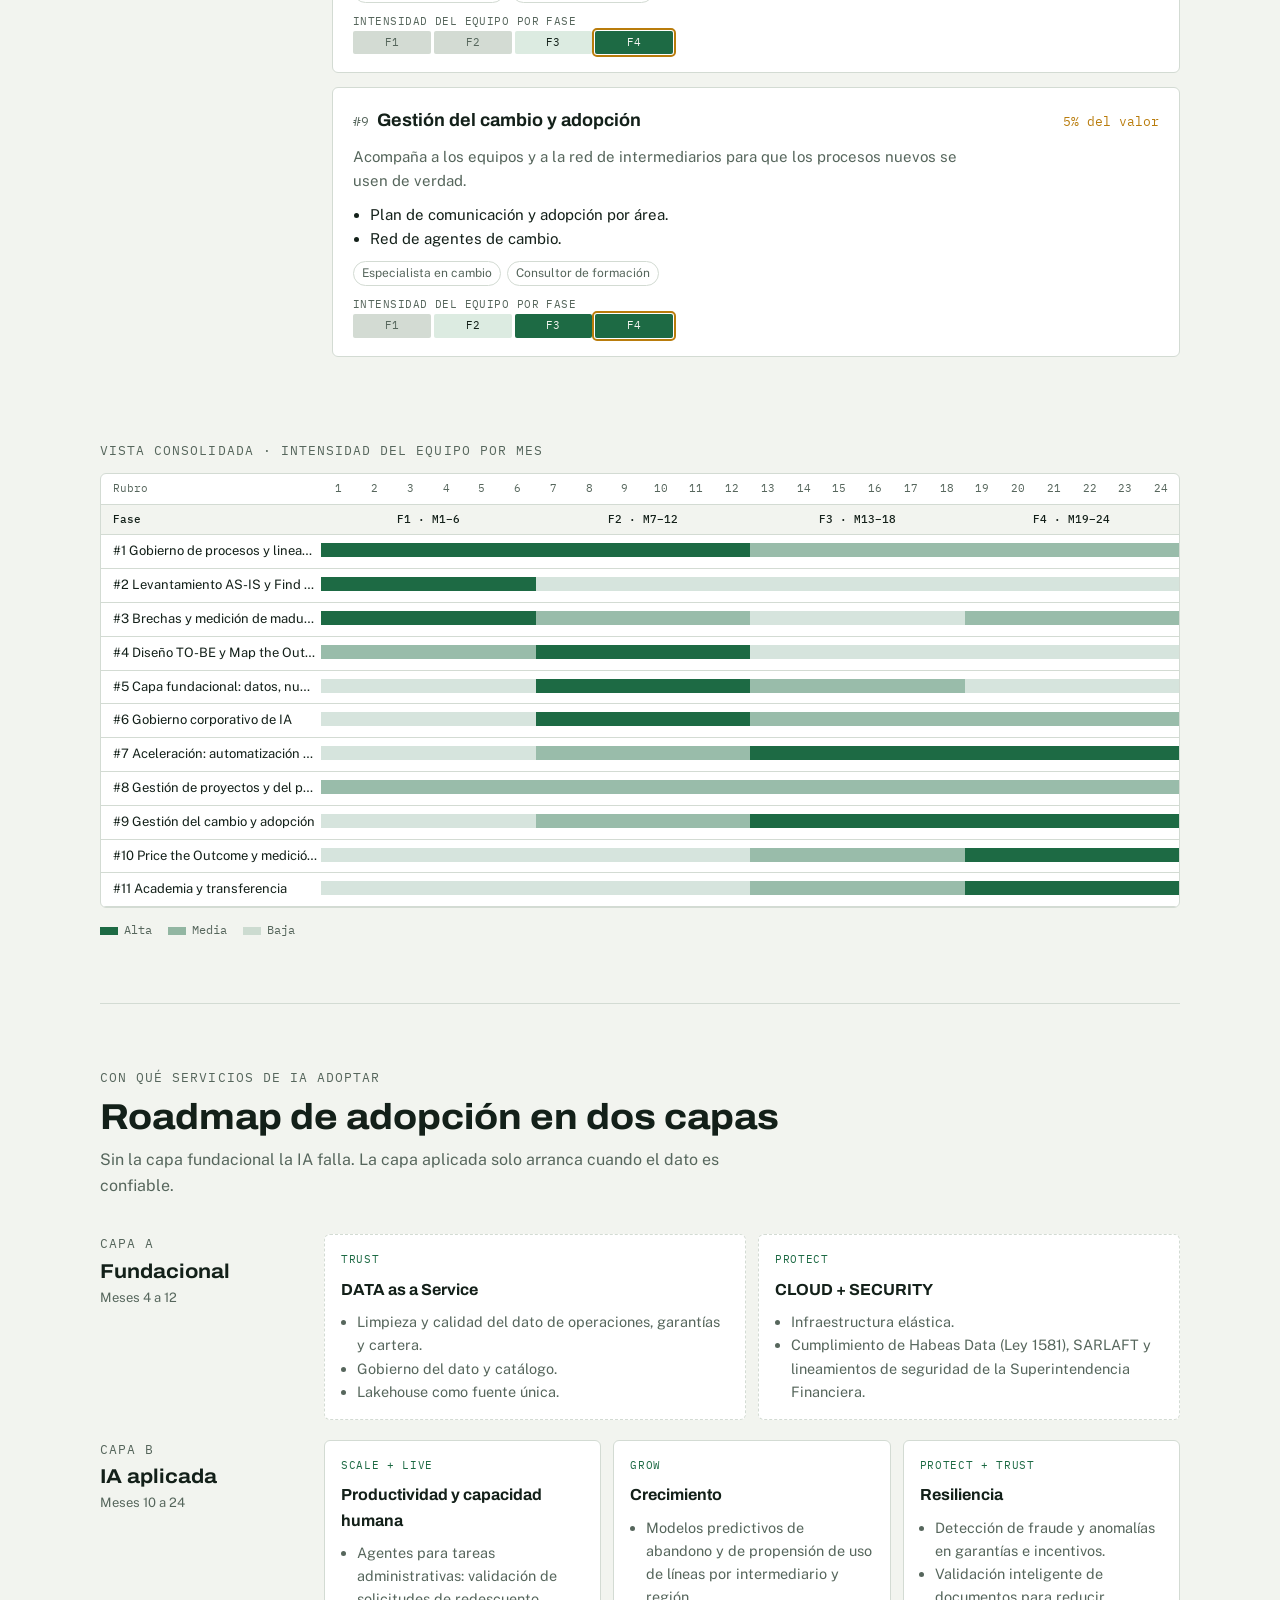
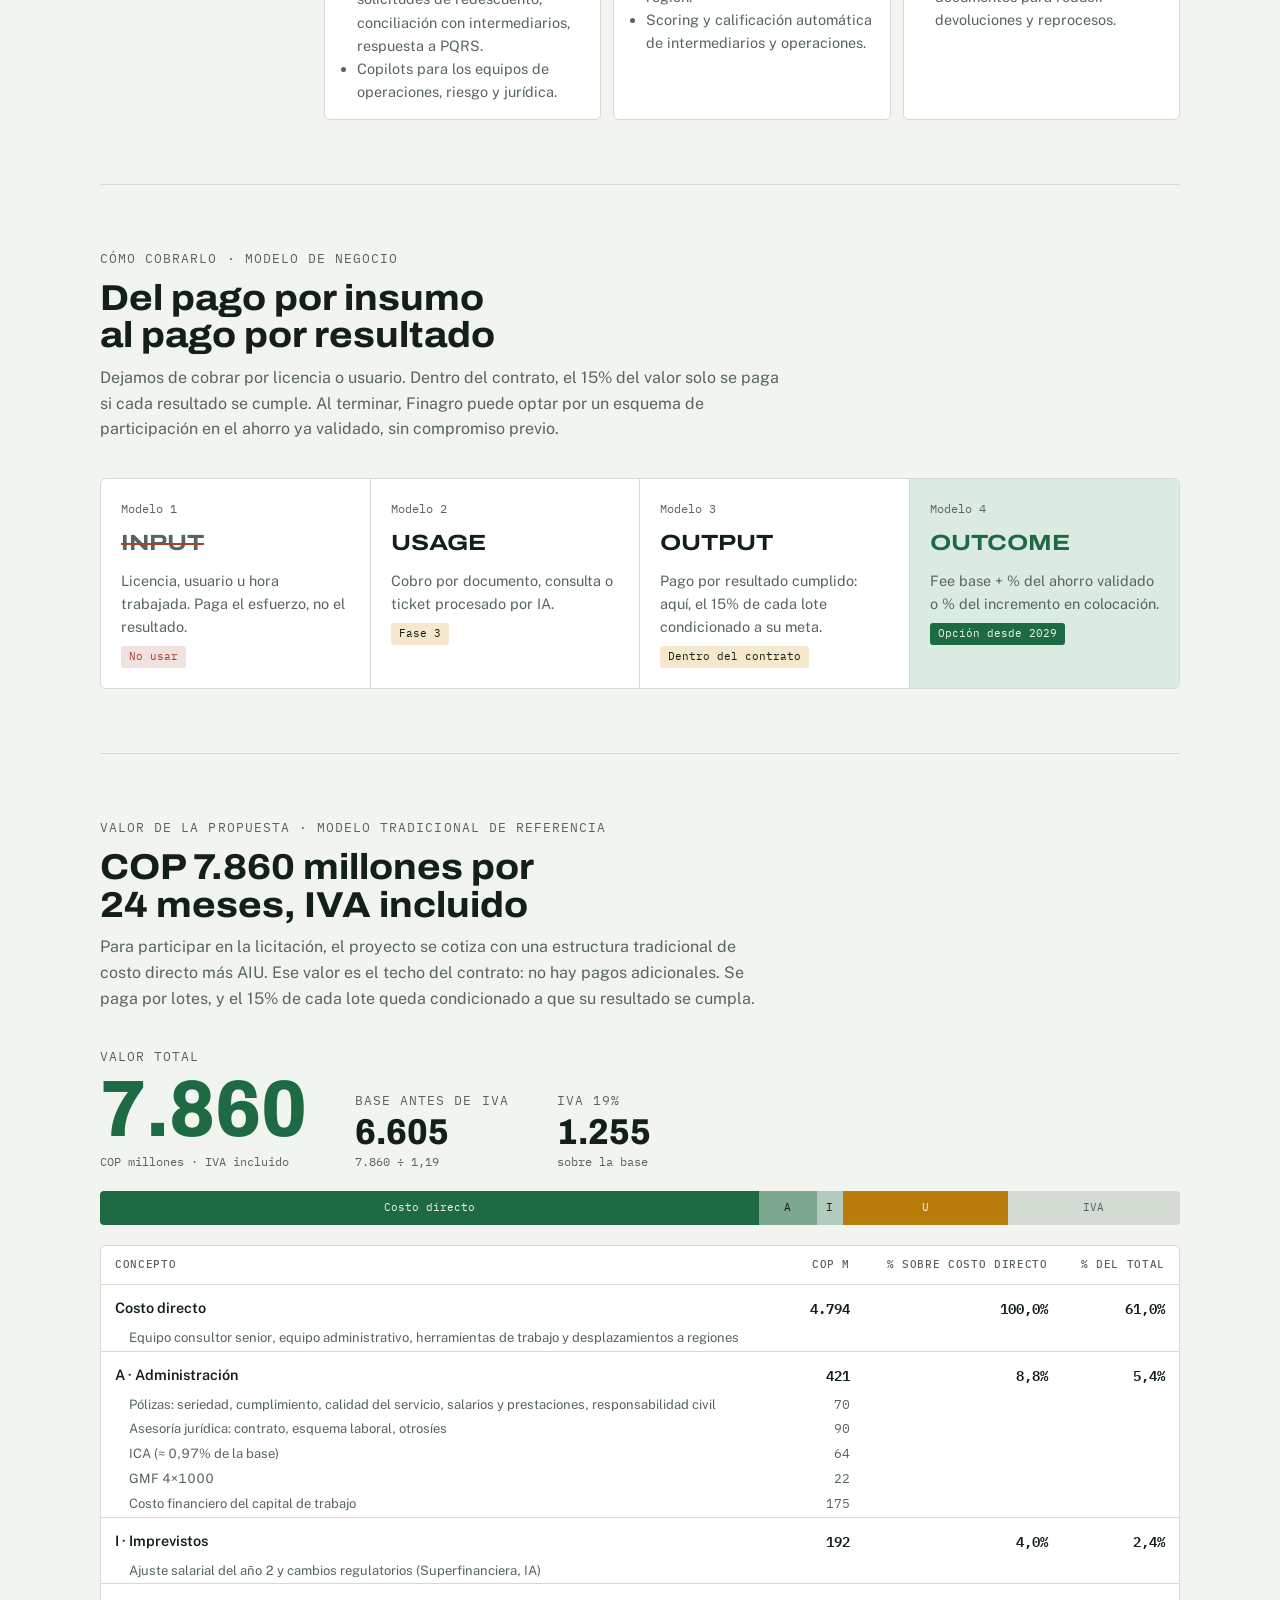
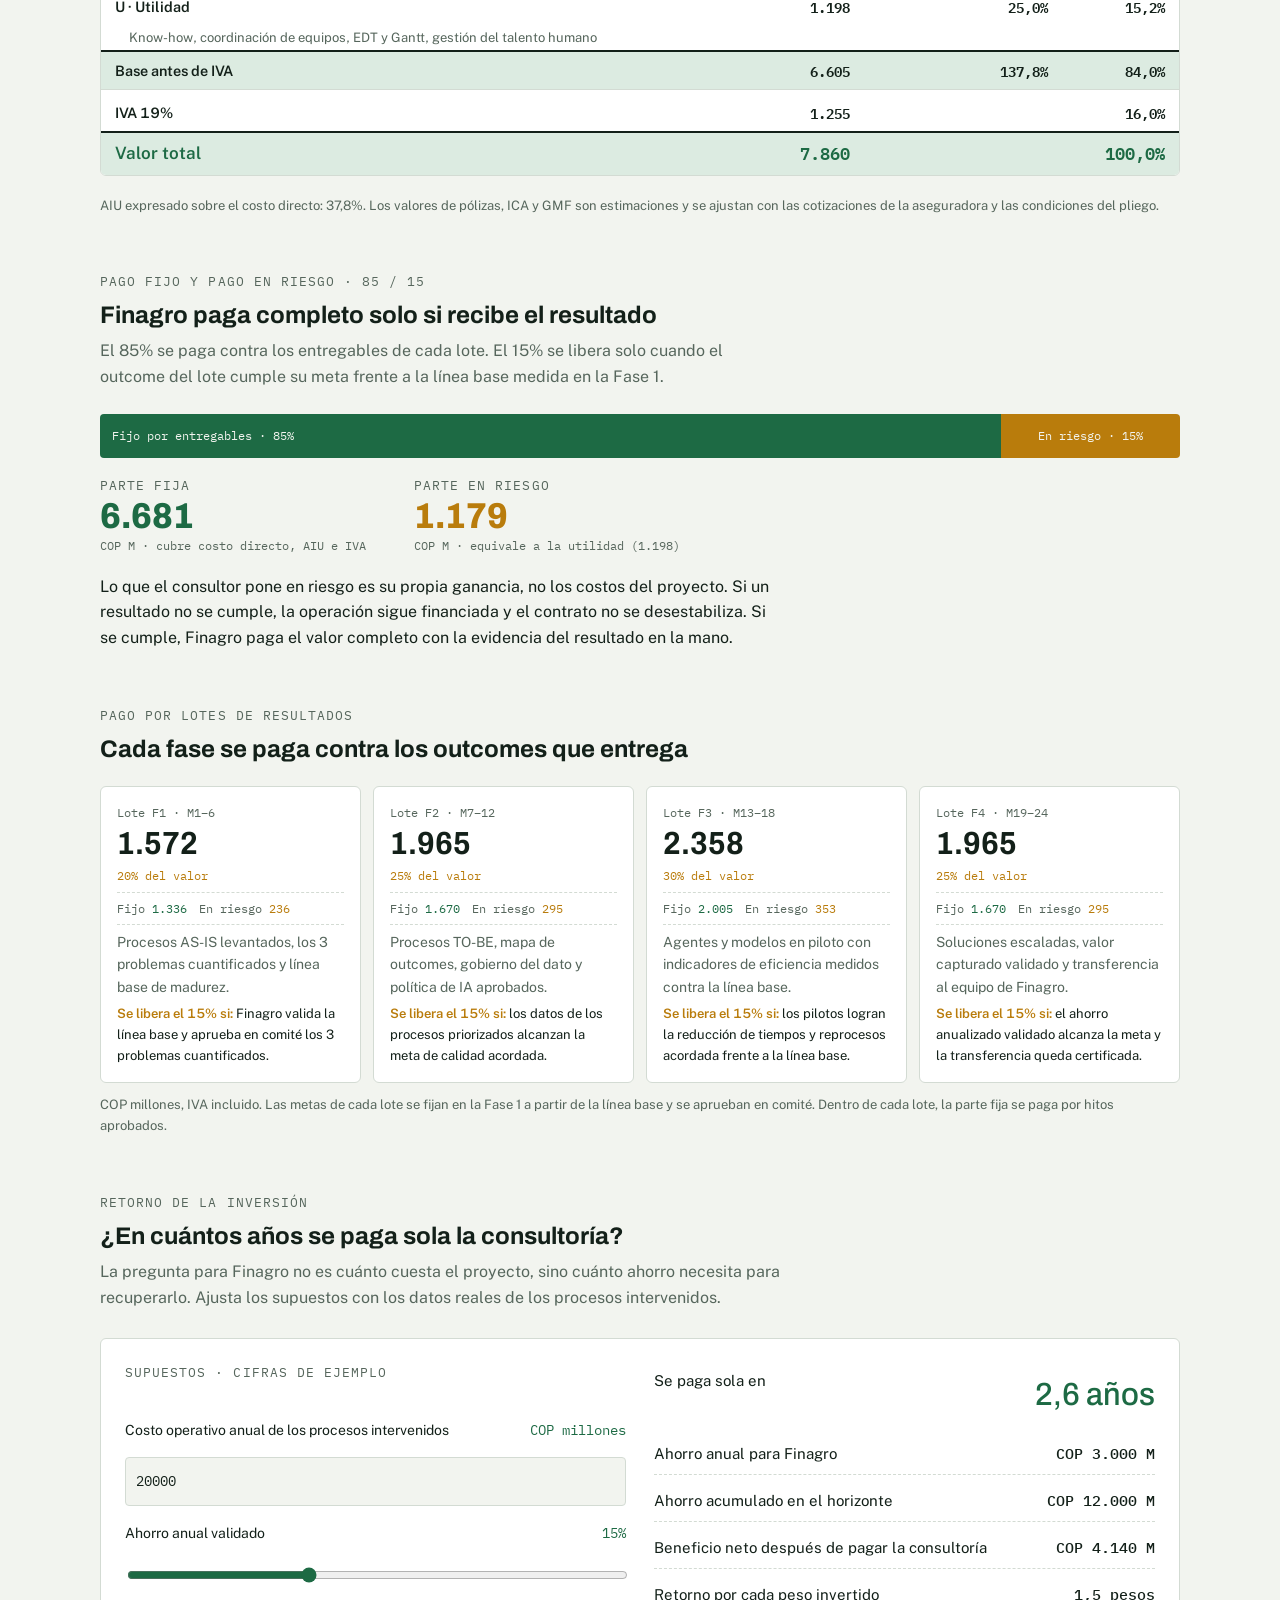
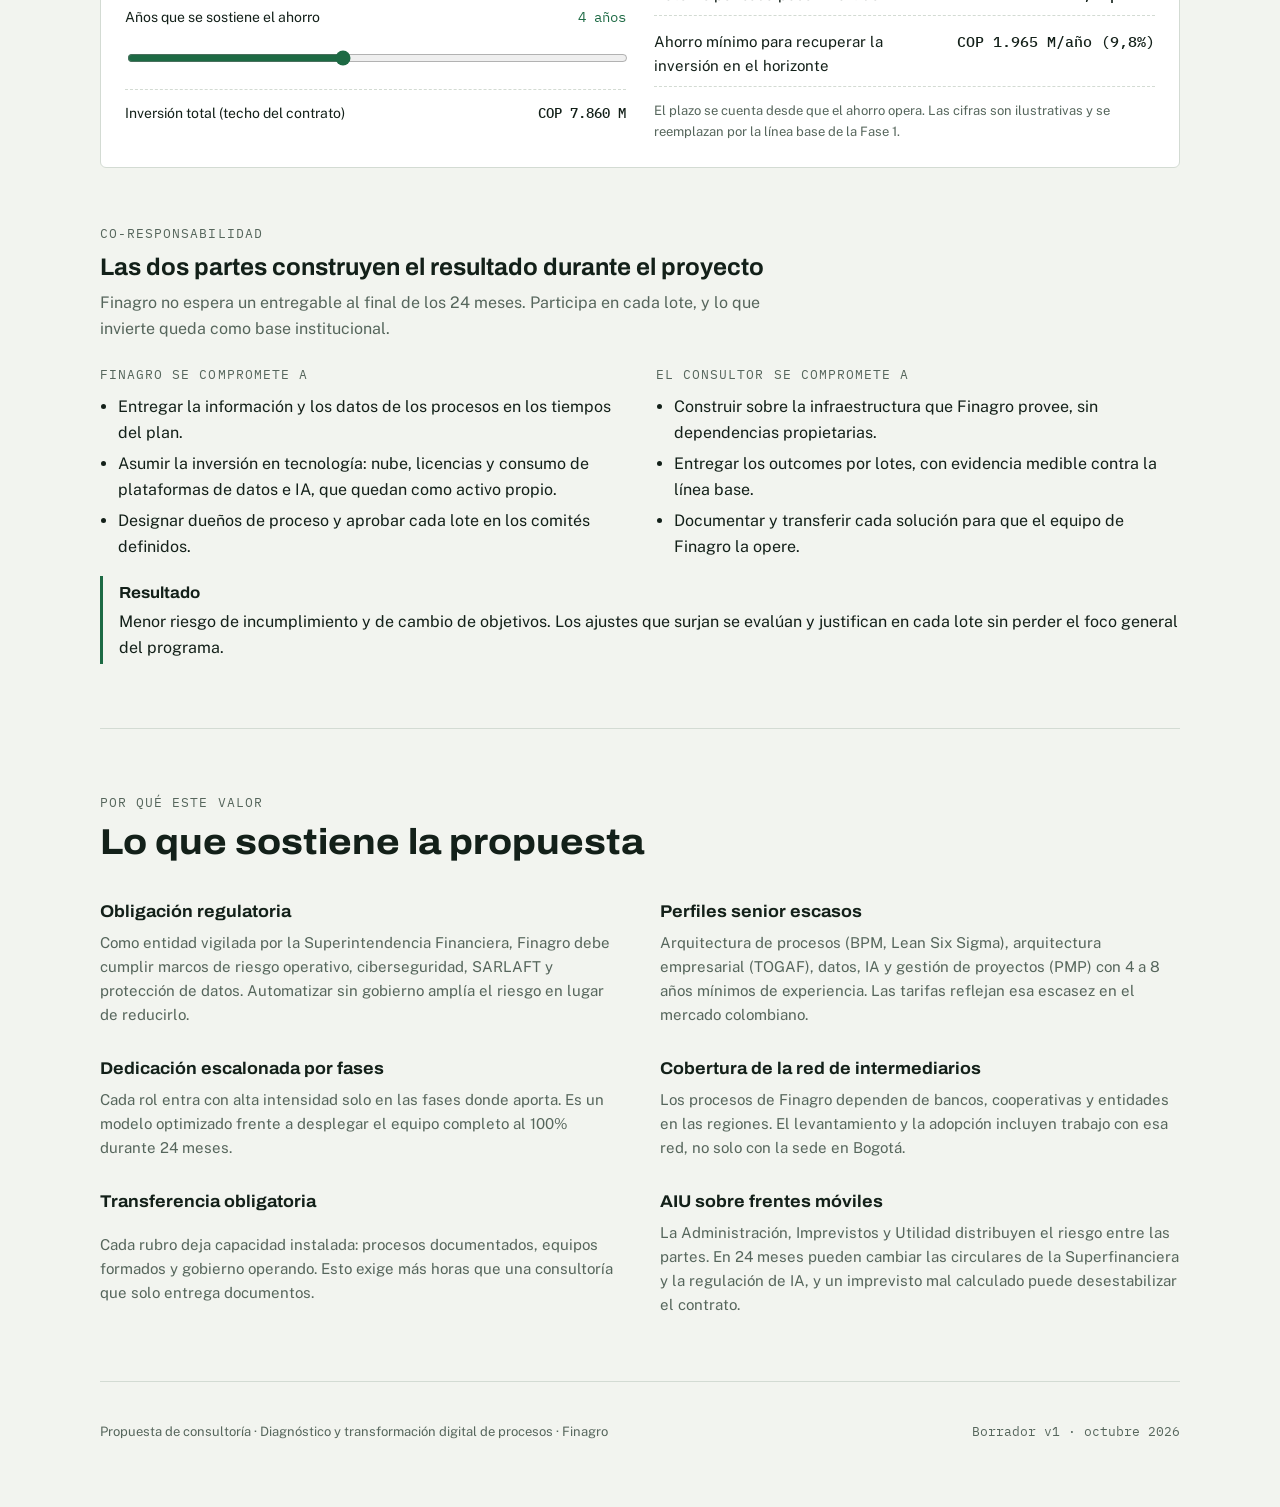
==== commit 6d047d58: "navegacion entre html permite regresar a la infografia" ====
--- a/propuesta.html
+++ b/propuesta.html
@@ -15,6 +15,7 @@
     <div class="ruler-label" id="rulerLabel">Mes 0 de 24</div>
     <div class="months" id="months" aria-hidden="true"></div>
     <nav aria-label="Secciones">
+      <a href="index.html" style="background: var(--harvest); color: var(--bg); border-color: var(--harvest); font-weight: 600;">← Infografía</a>
       <a href="#transformacion" data-nav="transformacion">Método</a>
       <a href="#frentes" data-nav="frentes">Frentes</a>
       <a href="#roadmap" data-nav="roadmap">Fases</a>
